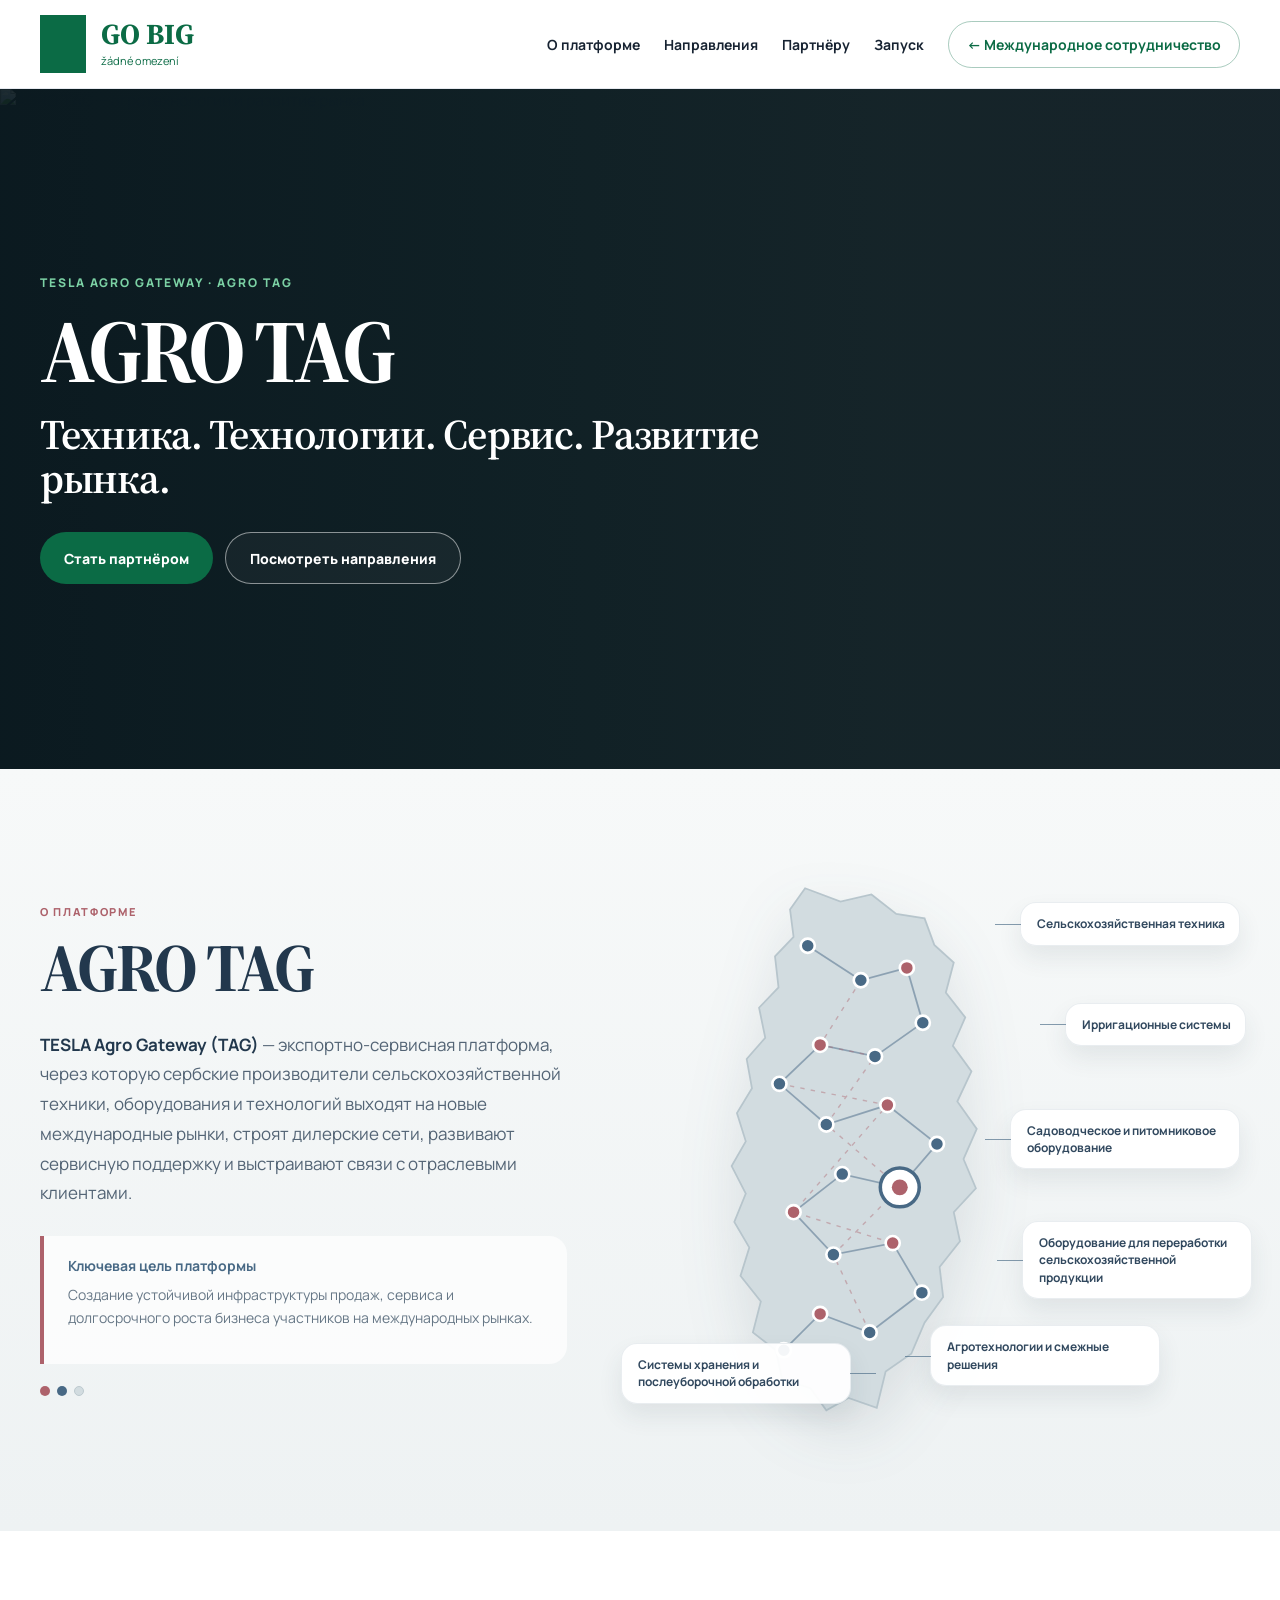
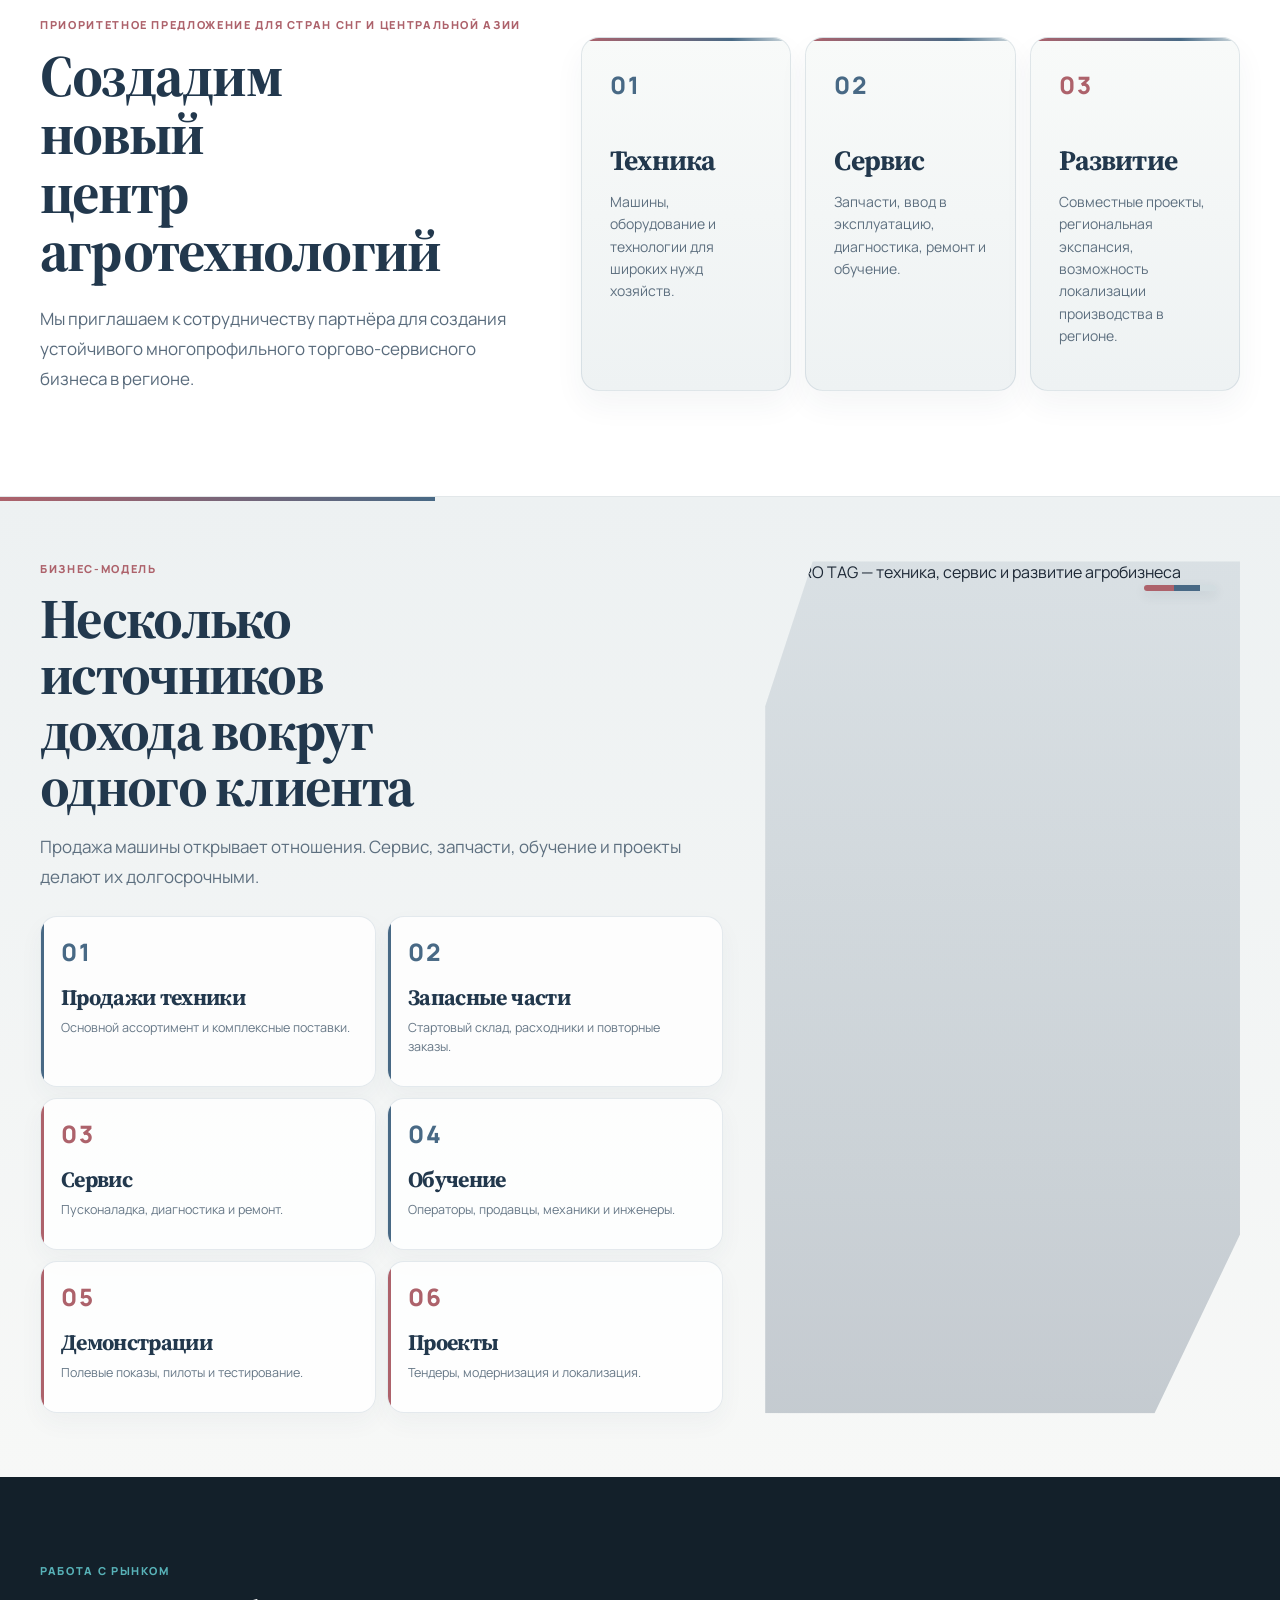
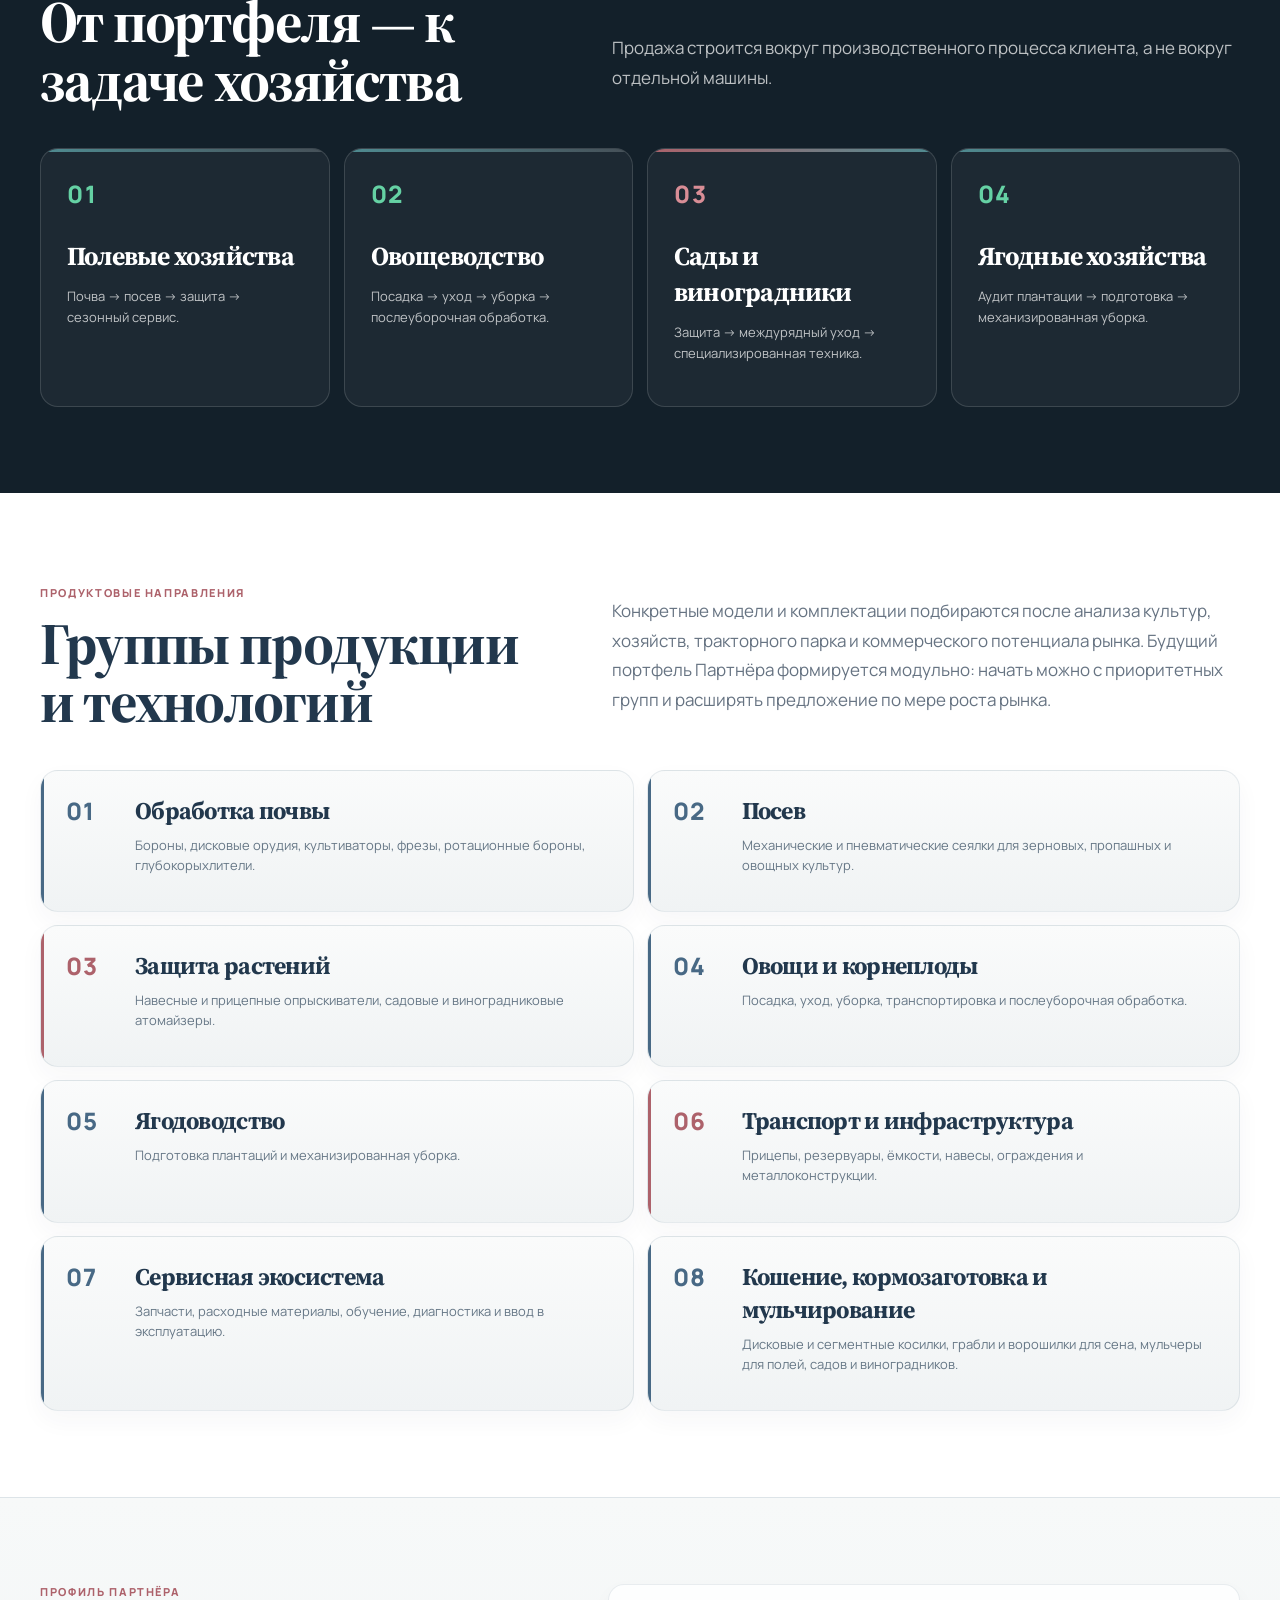
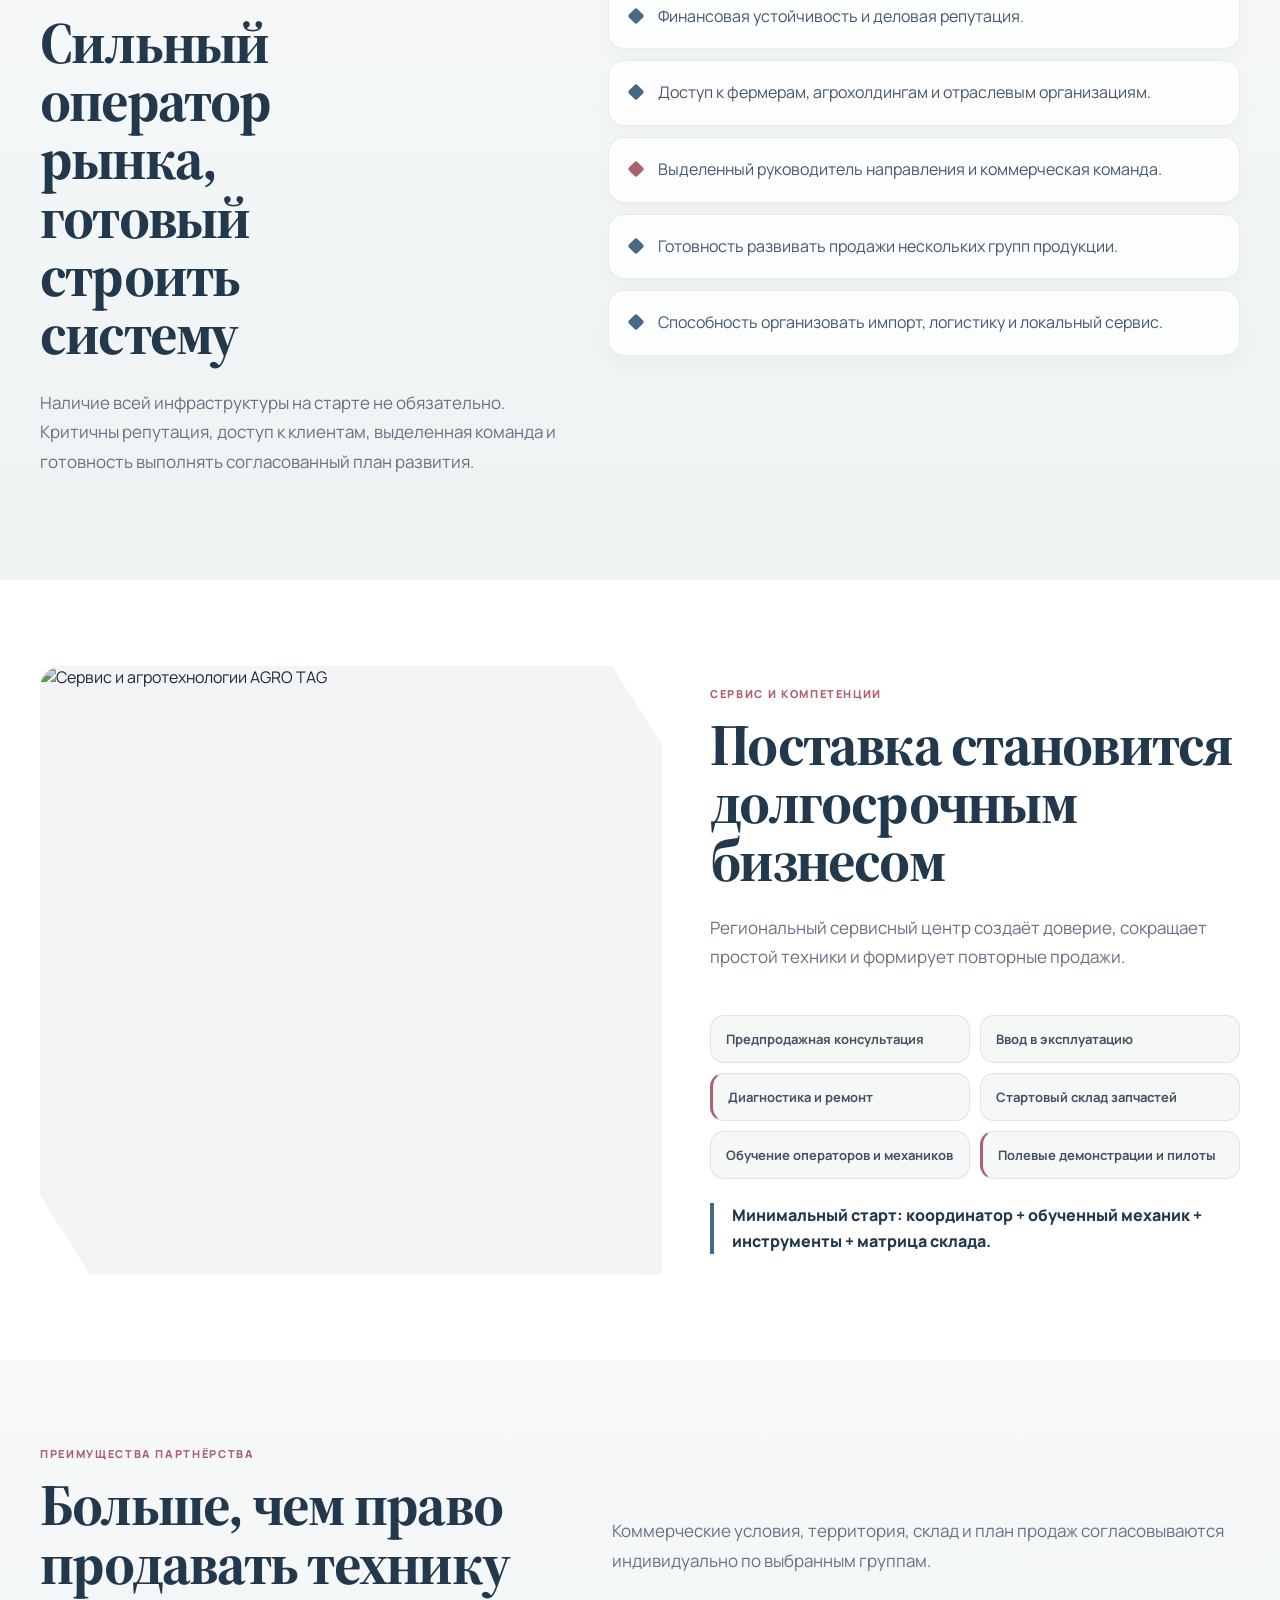
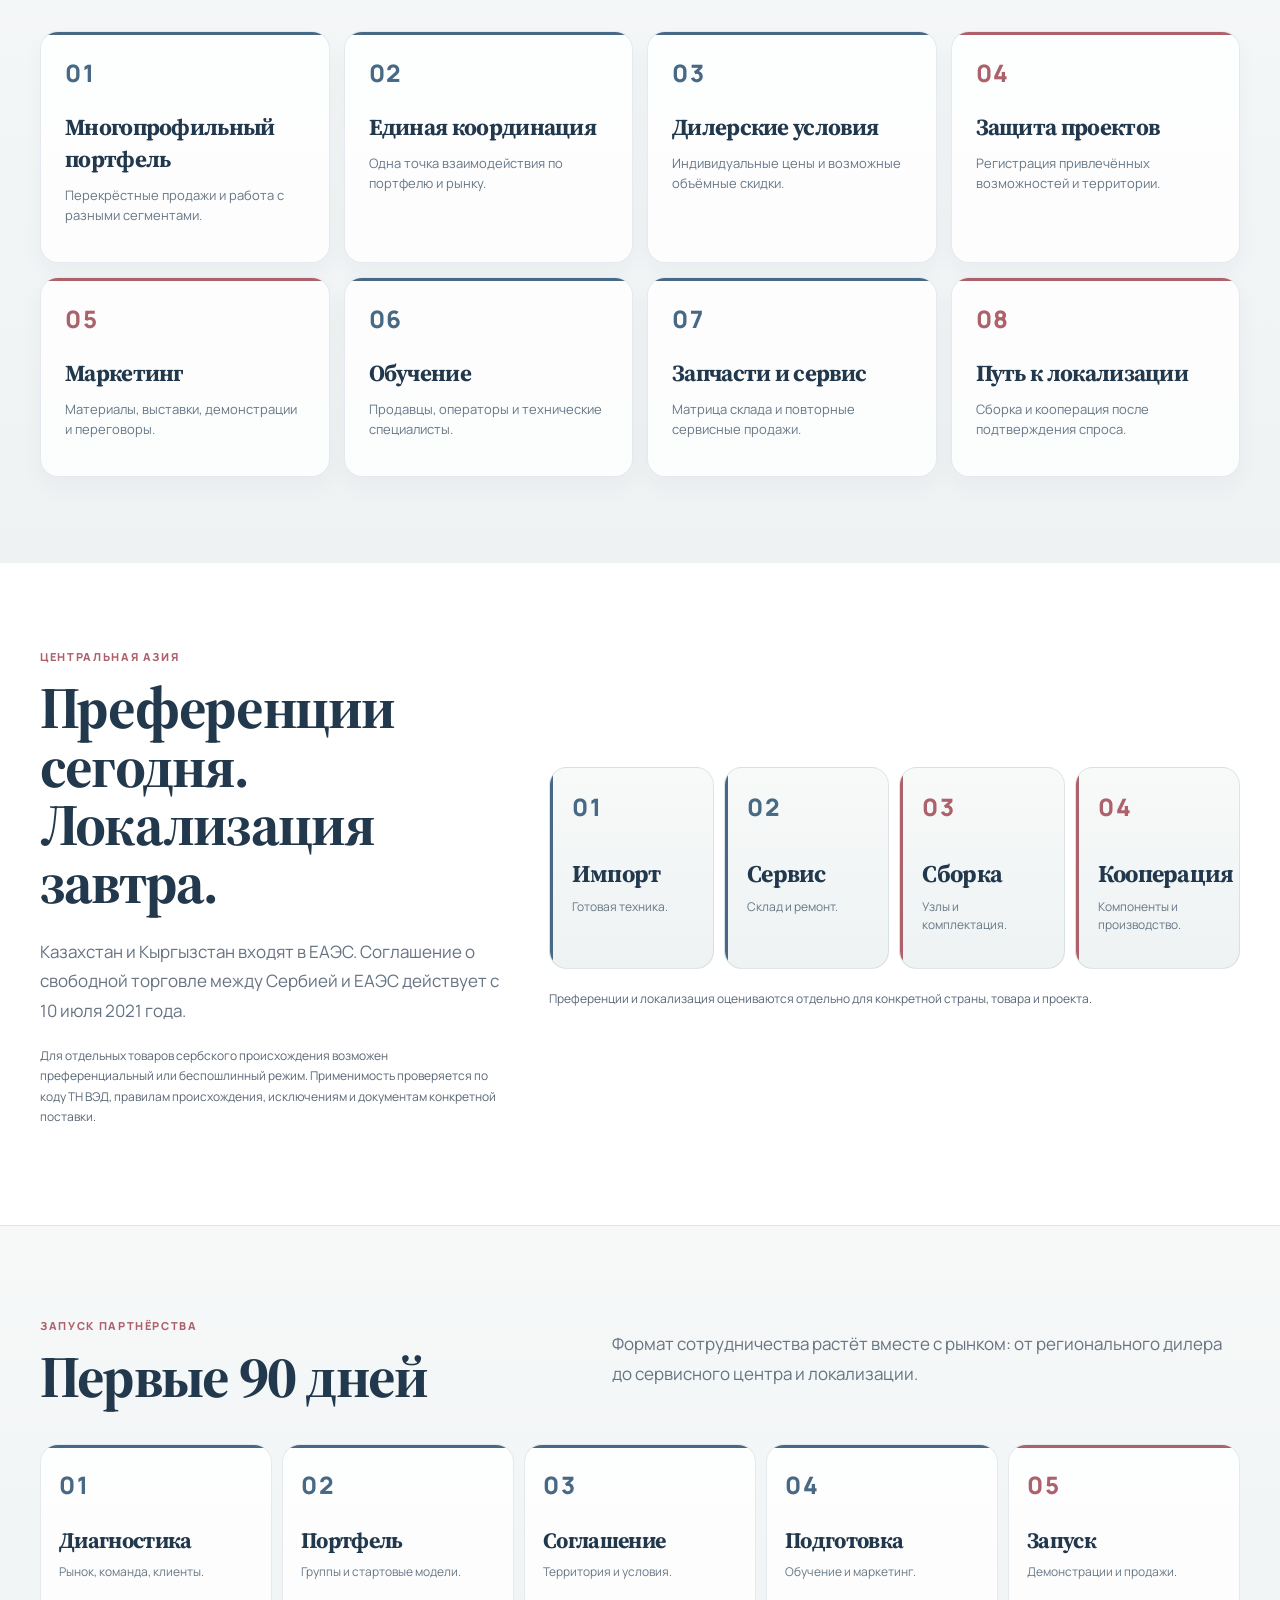
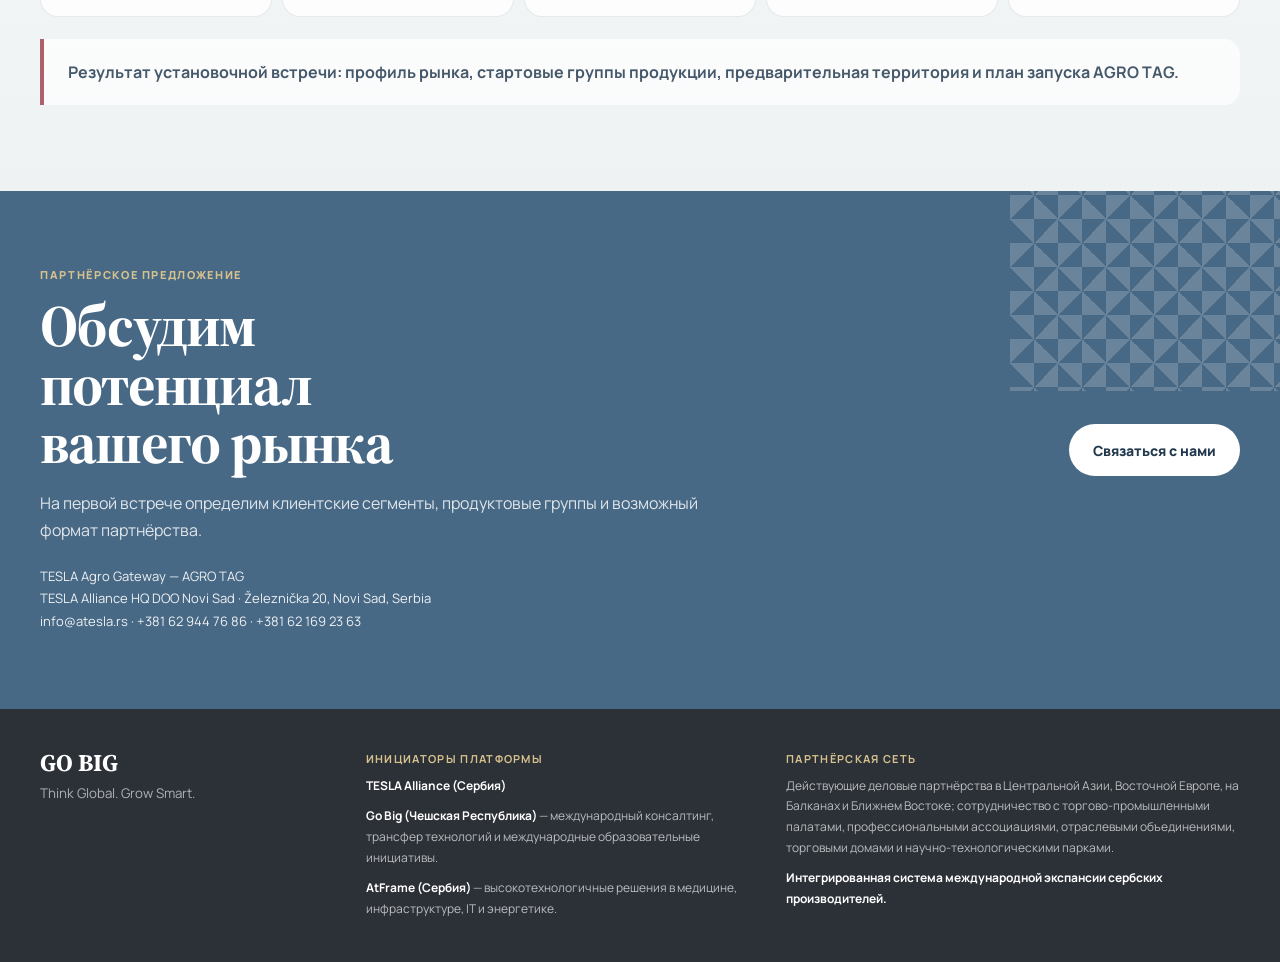
==== agro-tag.html @ a8f25d9e "Harmonize AGRO TAG content imagery" ====
<!doctype html>
<html lang="ru">
<head>
<meta charset="utf-8"/>
<meta name="viewport" content="width=device-width,initial-scale=1"/>
<title>AGRO TAG — партнёрство и агротехнологии | GO BIG</title>
<meta name="description" content="AGRO TAG — международная экспортно-сервисная платформа для развития техники, технологий, сервиса и дилерской инфраструктуры на рынках Центральной Азии."/>
<style>
@import url('https://fonts.googleapis.com/css2?family=Manrope:wght@400;500;600;700;800&family=Source+Serif+4:opsz,wght@8..60,600;8..60,700&display=swap');
:root{--green:#0B6B45;--green2:#4f8b91;--navy:#0B2C63;--ink:#172332;--muted:#667382;--soft:#f3f5f4;--warm:#f6f5f1;--line:#dce3e5;--white:#fff;--shadow:0 20px 52px rgba(17,29,47,.09);--serif:"Source Serif 4",Georgia,serif;--sans:"Manrope",Arial,sans-serif;--blue:#486985;--rose:#AD626B;--mist:#D2DCE0;--deep:#22384d}
*{box-sizing:border-box}html{scroll-behavior:smooth}body{margin:0;font-family:var(--sans);color:var(--ink);background:#fff;overflow-x:hidden}a{text-decoration:none;color:inherit}.wrap{width:min(1200px,calc(100% - 48px));margin:auto}img{display:block;max-width:100%}
header{position:sticky;top:0;z-index:50;background:rgba(255,255,255,.96);border-bottom:1px solid rgba(11,44,99,.1);backdrop-filter:blur(10px)}.head{min-height:88px;display:flex;align-items:center;justify-content:space-between;gap:24px}.brand{display:flex;align-items:center;gap:15px}.mark{width:46px;height:58px;background:var(--green)}.brand strong{display:block;color:var(--green);font:700 29px/1 var(--serif)}.brand small{display:block;margin-top:4px;color:var(--green);font-size:11px}.nav{display:flex;align-items:center;gap:24px;font-size:14px;font-weight:700}.nav a:hover{color:var(--green)}.back{padding:13px 18px;border:1px solid rgba(11,107,69,.35);border-radius:999px;color:var(--green)}
.hero{position:relative;min-height:680px;display:flex;align-items:center;overflow:hidden;background:#17232b}.hero img{position:absolute;inset:0;width:100%;height:100%;object-fit:cover;object-position:center 52%;filter:saturate(.92) contrast(1.04)}.hero:after{content:"";position:absolute;inset:0;background:linear-gradient(90deg,rgba(10,25,31,.92) 0%,rgba(13,31,35,.75) 38%,rgba(18,38,37,.37) 69%,rgba(20,38,36,.18) 100%)}.hero .wrap{position:relative;z-index:2}.hero-copy{max-width:760px;padding:86px 0;color:#fff}.eyebrow{margin-bottom:20px;color:#7bd1a4;font-size:12px;font-weight:800;letter-spacing:.16em;text-transform:uppercase}.hero h1{margin:0;font:700 clamp(58px,7vw,94px)/.9 var(--serif);letter-spacing:-.045em}.hero h2{margin:22px 0 0;max-width:720px;color:#fff;font:600 clamp(30px,3.3vw,47px)/1.04 var(--serif);letter-spacing:-.03em}.buttons{display:flex;gap:12px;flex-wrap:wrap;margin-top:31px}.btn{min-height:52px;padding:0 24px;display:inline-flex;align-items:center;justify-content:center;border-radius:999px;font-size:14px;font-weight:800}.primary{background:var(--green);color:#fff}.secondary{border:1px solid rgba(255,255,255,.5);color:#fff;background:rgba(255,255,255,.04)}
section{padding:86px 0}.kicker{margin-bottom:15px;color:var(--green2);font-size:11px;font-weight:800;letter-spacing:.15em;text-transform:uppercase}h2,h3{font-family:var(--serif);margin:0;letter-spacing:-.03em}h2{color:var(--navy);font-size:clamp(38px,4.6vw,62px);line-height:.99}.lead{color:var(--muted);font-size:17px;line-height:1.75}.section-head{display:grid;grid-template-columns:.9fr 1.1fr;gap:58px;align-items:end;margin-bottom:38px}.section-head .lead{max-width:620px}
.roles{background:linear-gradient(180deg,#f7f9f9 0%,#eef2f3 100%);overflow:hidden}.roles-shell{display:grid;grid-template-columns:.92fr 1.08fr;gap:54px;align-items:center}.roles-intro{max-width:560px}.roles-intro .kicker{color:var(--rose)}.roles-intro h2{font-size:clamp(48px,5.3vw,74px);color:var(--deep)}.roles-copy{display:grid;gap:18px;margin-top:28px}.roles-copy p{margin:0;color:#536475;font-size:17px;line-height:1.75}.roles-copy strong{color:var(--deep)}.platform-goal{margin-top:28px;padding:20px 22px 20px 24px;border-left:4px solid var(--rose);background:rgba(255,255,255,.72);border-radius:0 18px 18px 0}.platform-goal b{display:block;color:var(--blue);font-size:14px;line-height:1.45}.platform-goal p{margin-top:7px;font-size:14px;line-height:1.65;color:#667786}.serbia-map{position:relative;min-height:590px}.serbia-map svg{position:absolute;left:4%;top:2%;width:64%;height:96%;filter:drop-shadow(0 24px 30px rgba(41,62,82,.12))}.serbia-map .country{fill:var(--mist);stroke:#b7c5cc;stroke-width:2}.serbia-map .mesh{fill:none;stroke:var(--blue);stroke-width:2;opacity:.5}.serbia-map .mesh-soft{fill:none;stroke:var(--rose);stroke-width:1.6;opacity:.42;stroke-dasharray:5 7}.serbia-map .node{fill:var(--blue);stroke:#fff;stroke-width:3}.serbia-map .node-accent{fill:var(--rose);stroke:#fff;stroke-width:3}.serbia-map .core{fill:#fff;stroke:var(--blue);stroke-width:4}.serbia-map .core-inner{fill:var(--rose)}.map-label{position:absolute;z-index:2;max-width:230px;padding:12px 14px 12px 16px;background:rgba(255,255,255,.94);border:1px solid rgba(72,105,133,.12);border-radius:16px;box-shadow:0 12px 24px rgba(41,62,82,.09);color:#31485e;font-size:12px;font-weight:700;line-height:1.45}.map-label:before{content:"";position:absolute;top:50%;width:26px;height:1px;background:var(--blue);opacity:.65}.map-label.left:before{right:-26px}.map-label.right:before{left:-26px}.label-1{top:8%;right:0}.label-2{top:25%;right:-1%}.label-3{top:43%;right:0}.label-4{top:62%;right:-2%}.label-5{bottom:10%;right:13%}.label-6{bottom:7%;left:0}.palette-dots{display:flex;gap:7px;margin-top:22px}.palette-dots span{width:10px;height:10px;border-radius:50%}.palette-dots span:nth-child(1){background:var(--rose)}.palette-dots span:nth-child(2){background:var(--blue)}.palette-dots span:nth-child(3){background:var(--mist);border:1px solid #bdc9cf}
.presence{background:#fff}.presence-grid{display:grid;grid-template-columns:.85fr 1.15fr;gap:54px;align-items:center}.presence-copy .kicker{color:var(--rose)}.presence-copy h2{max-width:10ch;color:var(--deep)}.presence-copy .lead{margin-top:24px;color:#596b7c}.flow{display:grid;grid-template-columns:repeat(3,1fr);gap:14px}.flow-card{position:relative;min-height:220px;padding:30px 28px 28px;border-radius:18px;background:linear-gradient(180deg,#f8faf9 0%,#eef2f3 100%);border:1px solid rgba(72,105,133,.14);box-shadow:0 14px 30px rgba(41,62,82,.05);overflow:hidden}.flow-card:before{content:"";position:absolute;left:0;right:0;top:0;height:3px;background:linear-gradient(90deg,var(--rose) 0%,var(--blue) 72%,var(--mist) 100%)}.flow-card b{display:block;color:var(--blue);font-size:24px;font-weight:800;letter-spacing:.08em}.flow-card:nth-child(3) b{color:var(--rose)}.flow-card h3{margin-top:40px;color:var(--deep);font-size:28px}.flow-card p{margin-top:12px;color:#5d6f7f;font-size:14px;line-height:1.6}
.revenue{position:relative;padding:64px 0;background:linear-gradient(180deg,#edf1f2 0%,#f7f8f7 100%);border-top:1px solid rgba(72,105,133,.12);overflow:hidden}.revenue:before{content:"";position:absolute;left:0;top:0;width:34%;height:4px;background:linear-gradient(90deg,var(--rose),var(--blue))}.revenue-shell{display:grid;grid-template-columns:1.18fr .82fr;gap:42px;align-items:stretch}.revenue-copy{padding:0}.revenue-copy .kicker{color:var(--rose)}.revenue-copy h2{max-width:13ch;color:var(--deep);font-size:clamp(42px,4.4vw,58px)}.revenue-copy>.lead{max-width:720px;margin-top:18px;color:#5d6f7f}.revenue-grid{display:grid;grid-template-columns:repeat(2,minmax(0,1fr));gap:11px;margin-top:24px}.mini{position:relative;min-height:136px;padding:18px 20px 17px;border:1px solid rgba(72,105,133,.14);border-radius:17px;background:rgba(255,255,255,.82);box-shadow:0 10px 24px rgba(41,62,82,.045);overflow:hidden}.mini:before{content:"";position:absolute;left:0;top:0;bottom:0;width:3px;background:var(--blue)}.mini:nth-child(3n):before,.mini:nth-child(5):before{background:var(--rose)}.mini b{color:var(--blue);font-size:24px;font-weight:800;letter-spacing:.08em}.mini:nth-child(3n) b,.mini:nth-child(5) b{color:var(--rose)}.mini h3{margin-top:14px;color:var(--deep);font-size:22px}.mini p{margin-top:7px;color:#667786;font-size:12.5px;line-height:1.5}.revenue-visual{position:relative;min-height:550px;overflow:hidden;clip-path:polygon(10% 0,100% 0,100% 79%,82% 100%,0 100%,0 17%);box-shadow:0 24px 46px rgba(41,62,82,.13)}.revenue-visual img{width:100%;height:100%;object-fit:cover;object-position:52% center;filter:saturate(.82) contrast(.96) brightness(.95)}.revenue-visual:after{content:"";position:absolute;inset:0;background:linear-gradient(180deg,rgba(34,56,77,.06),rgba(34,56,77,.20)),rgba(72,105,133,.05);pointer-events:none}.revenue-visual:before{content:"";position:absolute;z-index:2;right:24px;top:24px;width:72px;height:6px;border-radius:999px;background:linear-gradient(90deg,var(--rose) 0 42%,var(--blue) 42% 78%,var(--mist) 78%);box-shadow:0 4px 12px rgba(32,54,73,.12)}
.market{position:relative;background:#13202a;color:#fff;overflow:hidden}.market:before,.market:after{display:none}.market .wrap{position:relative;z-index:2}.market .kicker{color:#58b2b8}.market h2{color:#fff}.market .lead{color:rgba(255,255,255,.72)}.market-grid{display:grid;grid-template-columns:repeat(4,1fr);gap:14px}.market-card{position:relative;padding:28px 26px;border:1px solid rgba(255,255,255,.14);border-radius:18px;background:rgba(255,255,255,.045);box-shadow:none;overflow:hidden}.market-card:before{content:"";position:absolute;left:0;right:0;top:0;height:3px;background:linear-gradient(90deg,#4f8b91,rgba(255,255,255,.18))}.market-card:nth-child(3):before{background:linear-gradient(90deg,#AD626B,#4f8b91)}.market-card b{color:#65d1a4;font-size:24px;font-weight:800;letter-spacing:.08em}.market-card:nth-child(3) b{color:#d88d96}.market-card h3{margin-top:28px;color:#fff;font-size:26px}.market-card p{margin-top:12px;color:rgba(255,255,255,.72);font-size:13px;line-height:1.65}
.products{position:relative;background:#fff;overflow:hidden}.products:before{display:none}.products .wrap{position:relative;z-index:2}.products .kicker{color:var(--rose)}.products h2{color:var(--deep)}.products-grid{display:grid;grid-template-columns:repeat(2,1fr);gap:13px}.product{position:relative;padding:23px 25px;display:grid;grid-template-columns:52px 1fr;gap:17px;border-radius:18px;background:linear-gradient(180deg,#fafbfb 0%,#f0f3f4 100%);border:1px solid rgba(72,105,133,.12);box-shadow:0 10px 24px rgba(41,62,82,.04);overflow:hidden}.product:before{content:"";position:absolute;left:0;top:0;bottom:0;width:3px;background:var(--blue)}.product:nth-child(3n):before{background:var(--rose)}.product span{color:var(--blue);font-size:24px;font-weight:800;letter-spacing:.06em}.product:nth-child(3n) span{color:var(--rose)}.product h3{color:var(--deep);font-size:24px}.product p{margin-top:8px;color:#667786;font-size:13px;line-height:1.55}
.partner{background:linear-gradient(180deg,#f7f9f9 0%,#eef2f3 100%);border-top:1px solid rgba(72,105,133,.10)}.partner-shell{display:grid;grid-template-columns:.9fr 1.1fr;gap:50px;align-items:start}.partner .kicker{color:var(--rose)}.partner h2{max-width:10ch;color:var(--deep)}.criteria{display:grid;gap:11px}.criterion{padding:19px 21px;border:1px solid rgba(72,105,133,.12);border-radius:16px;background:rgba(255,255,255,.78);display:flex;gap:16px;align-items:flex-start;box-shadow:0 8px 20px rgba(41,62,82,.035)}.criterion:before{content:"";width:12px;height:12px;margin-top:6px;background:var(--blue);transform:rotate(45deg);border-radius:2px;flex:0 0 auto}.criterion:nth-child(3):before{background:var(--rose)}.criterion span{color:#46596b;line-height:1.6}
.service{background:#fff}.service-shell{display:grid;grid-template-columns:1.08fr .92fr;gap:48px;align-items:stretch}.service-image{position:relative;min-height:520px;border-radius:22px;overflow:hidden;box-shadow:0 20px 42px rgba(41,62,82,.12);clip-path:polygon(0 0,92% 0,100% 13%,100% 100%,8% 100%,0 87%)}.service-image img{width:100%;height:100%;object-fit:cover;filter:saturate(.82) contrast(.96) brightness(.95)}.service-image:after{content:"";position:absolute;inset:0;background:rgba(72,105,133,.07);pointer-events:none}.service-copy{padding:20px 0;display:flex;flex-direction:column;justify-content:center}.service-copy .kicker{color:var(--rose)}.service-copy h2{color:var(--deep)}.service-copy .lead{margin-top:22px}.service-list{display:grid;grid-template-columns:repeat(2,1fr);gap:10px;margin-top:26px}.service-list span{padding:14px 15px;border:1px solid rgba(72,105,133,.14);border-radius:14px;background:#f6f8f8;font-size:13px;font-weight:700;color:#445162}.service-list span:nth-child(3),.service-list span:nth-child(6){border-left:3px solid var(--rose)}.minimum{margin-top:24px;padding-left:18px;border-left:4px solid var(--blue);color:var(--deep);font-weight:800;line-height:1.6}
.benefits{position:relative;background:linear-gradient(180deg,#f7f9f9 0%,#eef2f3 100%);overflow:hidden}.benefits .kicker{color:var(--rose)}.benefits h2{color:var(--deep)}.benefit-grid{display:grid;grid-template-columns:repeat(4,1fr);gap:14px}.benefit{position:relative;min-height:190px;padding:24px;border-radius:18px;border:1px solid rgba(72,105,133,.13);background:rgba(255,255,255,.82);box-shadow:0 10px 22px rgba(41,62,82,.04);overflow:hidden}.benefit:before{content:"";position:absolute;left:0;right:0;top:0;height:3px;background:var(--blue)}.benefit:nth-child(4n),.benefit:nth-child(5){--accent:var(--rose)}.benefit:nth-child(4n):before,.benefit:nth-child(5):before{background:var(--rose)}.benefit b{color:var(--blue);font-size:24px;font-weight:800;letter-spacing:.08em}.benefit:nth-child(4n) b,.benefit:nth-child(5) b{color:var(--rose)}.benefit h3{margin-top:22px;color:var(--deep);font-size:23px}.benefit p{margin-top:10px;color:#667786;font-size:13px;line-height:1.55}
.asia{background:#fff}.asia-shell{display:grid;grid-template-columns:.8fr 1.2fr;gap:48px;align-items:center}.asia .kicker{color:var(--rose)}.asia h2{color:var(--deep)}.ladder{display:grid;grid-template-columns:repeat(4,1fr);gap:10px}.rung{position:relative;min-height:180px;padding:22px;border-radius:18px;background:linear-gradient(180deg,#f8faf9,#eef2f3);color:var(--ink);border:1px solid rgba(72,105,133,.14);overflow:hidden}.rung:before{content:"";position:absolute;left:0;top:0;bottom:0;width:3px;background:var(--blue)}.rung:nth-child(3):before,.rung:nth-child(4):before{background:var(--rose)}.rung b{font-size:24px;font-weight:800;letter-spacing:.08em;color:var(--blue)}.rung:nth-child(3) b,.rung:nth-child(4) b{color:var(--rose)}.rung h3{margin-top:34px;color:var(--deep);font-size:24px}.rung p{margin-top:8px;color:#667786;font-size:12px;line-height:1.5}.legal-note{margin-top:20px;color:#596675;font-size:12px;line-height:1.7}
.launch{position:relative;background:linear-gradient(180deg,#f7f9f9 0%,#eef2f3 100%);border-top:1px solid rgba(72,105,133,.10);overflow:hidden}.launch .kicker{color:var(--rose)}.launch h2{color:var(--deep)}.launch-grid{display:grid;grid-template-columns:repeat(5,1fr);gap:10px}.launch-card{position:relative;padding:23px 18px;border-radius:18px;background:rgba(255,255,255,.82);border:1px solid rgba(72,105,133,.13);min-height:155px;overflow:hidden}.launch-card:before{content:"";position:absolute;left:0;right:0;top:0;height:3px;background:var(--blue)}.launch-card:last-child:before{background:var(--rose)}.launch-card b,.launch-card:last-child b{color:var(--blue);font-size:24px;font-weight:800;letter-spacing:.08em}.launch-card:last-child b{color:var(--rose)}.launch-card h3{margin-top:24px;color:var(--deep);font-size:22px}.launch-card p,.launch-card:last-child p{margin-top:8px;color:#667786;font-size:12px;line-height:1.5}.note{margin-top:22px;padding:20px 24px;border-left:4px solid var(--rose);border-radius:0 16px 16px 0;background:rgba(255,255,255,.72);color:#46596b;line-height:1.65;font-weight:700}
.cta{position:relative;padding:76px 0;background:var(--blue);color:#fff;overflow:hidden}.cta:after{content:"";position:absolute;right:-30px;top:-20px;width:300px;height:220px;opacity:.18;background:repeating-conic-gradient(from 45deg at 50% 50%,#fff 0 12.5%,transparent 0 25%) 0 0/48px 48px}.cta-box{position:relative;z-index:2;display:grid;grid-template-columns:1fr auto;gap:42px;align-items:center}.cta h2{color:#fff;max-width:12ch}.cta p{margin-top:18px;max-width:700px;color:rgba(255,255,255,.83);font-size:16px;line-height:1.7}.cta .primary{background:#fff;color:var(--deep)}.contact{margin-top:20px;color:rgba(255,255,255,.9);font-size:13px;line-height:1.75}
footer{padding:42px 0;background:#2c3138;color:#fff}.foot{display:grid;grid-template-columns:.75fr 1fr 1.2fr;gap:42px;align-items:start}.foot-brand strong{font:700 24px/1 var(--serif)}.foot-brand small{display:block;margin-top:8px;color:rgba(255,255,255,.62)}.foot-col b{display:block;margin-bottom:10px;color:#d7c28e;font-size:11px;letter-spacing:.12em;text-transform:uppercase}.foot-col p{margin:0;color:rgba(255,255,255,.68);font-size:12px;line-height:1.72}.foot-col p+p{margin-top:10px}.foot-col strong{color:#fff}
@media(max-width:980px){.section-head,.presence-grid,.partner-shell,.service-shell,.asia-shell,.roles-shell,.revenue-shell{grid-template-columns:1fr}.serbia-map{min-height:560px}.serbia-map svg{left:10%;width:58%}.revenue-visual{min-height:470px;clip-path:polygon(6% 0,100% 0,100% 82%,86% 100%,0 100%,0 12%)}.benefit-grid{grid-template-columns:repeat(2,1fr)}.market-grid{grid-template-columns:repeat(2,1fr)}.launch-grid{grid-template-columns:repeat(3,1fr)}.cta-box{grid-template-columns:1fr}.foot{grid-template-columns:1fr 1fr}.nav{gap:12px}.hero{min-height:620px}}
@media(max-width:700px){.wrap{width:calc(100% - 28px)}header{position:relative}.head{padding:14px 0;align-items:flex-start}.nav{display:none}.hero{min-height:650px}.hero-copy{padding:65px 0}.hero h1{font-size:58px}.hero h2{font-size:34px}section{padding:64px 0}.section-head{gap:20px}.flow,.revenue-grid,.market-grid,.products-grid,.benefit-grid,.ladder,.launch-grid,.service-list,.foot{grid-template-columns:1fr}.revenue{padding:54px 0}.revenue-copy h2{font-size:40px}.revenue-visual{min-height:350px;margin-top:8px}.service-image{min-height:360px}.cta{padding:62px 0}.roles-intro h2{font-size:48px}.serbia-map{min-height:760px;margin-top:12px}.serbia-map svg{position:relative;left:10%;top:0;width:80%;height:auto}.map-label{position:relative;inset:auto!important;max-width:none;margin:8px 0;padding:12px 14px}.map-label:before{display:none}.palette-dots{margin-bottom:18px}}
</style>
</head>
<body>
<header><div class="wrap head"><a class="brand" href="index.html"><span class="mark"></span><span><strong>GO BIG</strong><small>žádné omezení</small></span></a><nav class="nav"><a href="#model">О платформе</a><a href="#products">Направления</a><a href="#partner">Партнёру</a><a href="#launch">Запуск</a><a class="back" href="international.html">← Международное сотрудничество</a></nav></div></header>
<main>
<section class="hero"><img src="assets/project-plum-sum.png" alt="AGRO TAG — агротехнологии и развитие рынка"/><div class="wrap"><div class="hero-copy"><div class="eyebrow">TESLA Agro Gateway · AGRO TAG</div><h1>AGRO TAG</h1><h2>Техника. Технологии. Сервис. Развитие рынка.</h2><div class="buttons"><a class="btn primary" href="#contact">Стать партнёром</a><a class="btn secondary" href="#products">Посмотреть направления</a></div></div></div></section>
<section class="roles" id="model"><div class="wrap roles-shell"><div class="roles-intro"><div class="kicker">О платформе</div><h2>AGRO TAG</h2><div class="roles-copy"><p><strong>TESLA Agro Gateway (TAG)</strong> — экспортно-сервисная платформа, через которую сербские производители сельскохозяйственной техники, оборудования и технологий выходят на новые международные рынки, строят дилерские сети, развивают сервисную поддержку и выстраивают связи с отраслевыми клиентами.</p></div><div class="platform-goal"><b>Ключевая цель платформы</b><p>Создание устойчивой инфраструктуры продаж, сервиса и долгосрочного роста бизнеса участников на международных рынках.</p></div><div class="palette-dots"><span></span><span></span><span></span></div></div><div class="serbia-map" aria-label="Участники платформы AGRO TAG в Сербии"><svg viewBox="0 0 430 640" role="img" aria-label="Стилизованная карта Сербии"><path class="country" d="M171 24L211 39L246 31L274 53L306 58L317 88L339 108L330 142L352 170L338 202L359 231L343 265L365 296L350 330L364 363L339 390L346 423L323 452L327 486L306 515L291 550L262 570L252 611L220 600L195 614L177 589L145 579L138 546L112 526L121 491L98 462L108 430L91 401L104 369L88 338L104 310L94 278L111 250L105 217L126 193L119 159L141 136L137 101L158 79L154 48Z"/><path class="mesh" d="M174 89L234 128L286 114L304 176L250 214L188 201L142 245L195 291L264 269L320 313L278 362L213 347L158 390L203 438L270 425L303 481L244 526L188 505L147 546"/><path class="mesh-soft" d="M234 128L188 201L250 214L195 291L278 362L203 438L244 526M142 245L264 269L158 390L270 425"/><circle class="node" cx="174" cy="89" r="8"/><circle class="node" cx="234" cy="128" r="8"/><circle class="node-accent" cx="286" cy="114" r="8"/><circle class="node" cx="304" cy="176" r="8"/><circle class="node" cx="250" cy="214" r="8"/><circle class="node-accent" cx="188" cy="201" r="8"/><circle class="node" cx="142" cy="245" r="8"/><circle class="node" cx="195" cy="291" r="8"/><circle class="node-accent" cx="264" cy="269" r="8"/><circle class="node" cx="320" cy="313" r="8"/><circle class="core" cx="278" cy="362" r="22"/><circle class="core-inner" cx="278" cy="362" r="9"/><circle class="node" cx="213" cy="347" r="8"/><circle class="node-accent" cx="158" cy="390" r="8"/><circle class="node" cx="203" cy="438" r="8"/><circle class="node-accent" cx="270" cy="425" r="8"/><circle class="node" cx="303" cy="481" r="8"/><circle class="node" cx="244" cy="526" r="8"/><circle class="node-accent" cx="188" cy="505" r="8"/><circle class="node" cx="147" cy="546" r="8"/></svg><div class="map-label right label-1">Сельскохозяйственная техника</div><div class="map-label right label-2">Ирригационные системы</div><div class="map-label right label-3">Садоводческое и питомниковое оборудование</div><div class="map-label right label-4">Оборудование для переработки сельскохозяйственной продукции</div><div class="map-label right label-5">Агротехнологии и смежные решения</div><div class="map-label left label-6">Системы хранения и послеуборочной обработки</div></div></div></section>
<section class="presence"><div class="wrap presence-grid"><div class="presence-copy"><div class="kicker">Приоритетное предложение для стран СНГ и Центральной Азии</div><h2>Создадим новый центр агротехнологий</h2><p class="lead">Мы приглашаем к сотрудничеству партнёра для создания устойчивого многопрофильного торгово-сервисного бизнеса в регионе.</p></div><div class="flow"><article class="flow-card"><b>01</b><h3>Техника</h3><p>Машины, оборудование и технологии для широких нужд хозяйств.</p></article><article class="flow-card"><b>02</b><h3>Сервис</h3><p>Запчасти, ввод в эксплуатацию, диагностика, ремонт и обучение.</p></article><article class="flow-card"><b>03</b><h3>Развитие</h3><p>Совместные проекты, региональная экспансия, возможность локализации производства в регионе.</p></article></div></div></section>
<section class="revenue"><div class="wrap revenue-shell"><div class="revenue-copy"><div class="kicker">Бизнес-модель</div><h2>Несколько источников дохода вокруг одного клиента</h2><p class="lead">Продажа машины открывает отношения. Сервис, запчасти, обучение и проекты делают их долгосрочными.</p><div class="revenue-grid"><article class="mini"><b>01</b><h3>Продажи техники</h3><p>Основной ассортимент и комплексные поставки.</p></article><article class="mini"><b>02</b><h3>Запасные части</h3><p>Стартовый склад, расходники и повторные заказы.</p></article><article class="mini"><b>03</b><h3>Сервис</h3><p>Пусконаладка, диагностика и ремонт.</p></article><article class="mini"><b>04</b><h3>Обучение</h3><p>Операторы, продавцы, механики и инженеры.</p></article><article class="mini"><b>05</b><h3>Демонстрации</h3><p>Полевые показы, пилоты и тестирование.</p></article><article class="mini"><b>06</b><h3>Проекты</h3><p>Тендеры, модернизация и локализация.</p></article></div></div><div class="revenue-visual"><img src="assets/project-agriculture.png" alt="AGRO TAG — техника, сервис и развитие агробизнеса"/></div></div></section>
<section class="market"><div class="wrap"><div class="section-head"><div><div class="kicker">Работа с рынком</div><h2>От портфеля — к задаче хозяйства</h2></div><p class="lead">Продажа строится вокруг производственного процесса клиента, а не вокруг отдельной машины.</p></div><div class="market-grid"><article class="market-card"><b>01</b><h3>Полевые хозяйства</h3><p>Почва → посев → защита → сезонный сервис.</p></article><article class="market-card"><b>02</b><h3>Овощеводство</h3><p>Посадка → уход → уборка → послеуборочная обработка.</p></article><article class="market-card"><b>03</b><h3>Сады и виноградники</h3><p>Защита → междурядный уход → специализированная техника.</p></article><article class="market-card"><b>04</b><h3>Ягодные хозяйства</h3><p>Аудит плантации → подготовка → механизированная уборка.</p></article></div></div></section>
<section class="products" id="products"><div class="wrap"><div class="section-head"><div><div class="kicker">Продуктовые направления</div><h2>Группы продукции и технологий</h2></div><p class="lead">Конкретные модели и комплектации подбираются после анализа культур, хозяйств, тракторного парка и коммерческого потенциала рынка. Будущий портфель Партнёра формируется модульно: начать можно с приоритетных групп и расширять предложение по мере роста рынка.</p></div><div class="products-grid"><article class="product"><span>01</span><div><h3>Обработка почвы</h3><p>Бороны, дисковые орудия, культиваторы, фрезы, ротационные бороны, глубокорыхлители.</p></div></article><article class="product"><span>02</span><div><h3>Посев</h3><p>Механические и пневматические сеялки для зерновых, пропашных и овощных культур.</p></div></article><article class="product"><span>03</span><div><h3>Защита растений</h3><p>Навесные и прицепные опрыскиватели, садовые и виноградниковые атомайзеры.</p></div></article><article class="product"><span>04</span><div><h3>Овощи и корнеплоды</h3><p>Посадка, уход, уборка, транспортировка и послеуборочная обработка.</p></div></article><article class="product"><span>05</span><div><h3>Ягодоводство</h3><p>Подготовка плантаций и механизированная уборка.</p></div></article><article class="product"><span>06</span><div><h3>Транспорт и инфраструктура</h3><p>Прицепы, резервуары, ёмкости, навесы, ограждения и металлоконструкции.</p></div></article><article class="product"><span>07</span><div><h3>Сервисная экосистема</h3><p>Запчасти, расходные материалы, обучение, диагностика и ввод в эксплуатацию.</p></div></article><article class="product"><span>08</span><div><h3>Кошение, кормозаготовка и мульчирование</h3><p>Дисковые и сегментные косилки, грабли и ворошилки для сена, мульчеры для полей, садов и виноградников.</p></div></article></div></div></section>
<section class="partner" id="partner"><div class="wrap partner-shell"><div><div class="kicker">Профиль партнёра</div><h2>Сильный оператор рынка, готовый строить систему</h2><p class="lead" style="margin-top:24px">Наличие всей инфраструктуры на старте не обязательно. Критичны репутация, доступ к клиентам, выделенная команда и готовность выполнять согласованный план развития.</p></div><div class="criteria"><div class="criterion"><span>Финансовая устойчивость и деловая репутация.</span></div><div class="criterion"><span>Доступ к фермерам, агрохолдингам и отраслевым организациям.</span></div><div class="criterion"><span>Выделенный руководитель направления и коммерческая команда.</span></div><div class="criterion"><span>Готовность развивать продажи нескольких групп продукции.</span></div><div class="criterion"><span>Способность организовать импорт, логистику и локальный сервис.</span></div></div></div></section>
<section class="service"><div class="wrap service-shell"><div class="service-image"><img src="assets/project-agriculture.png" alt="Сервис и агротехнологии AGRO TAG"/></div><div class="service-copy"><div class="kicker">Сервис и компетенции</div><h2>Поставка становится долгосрочным бизнесом</h2><p class="lead">Региональный сервисный центр создаёт доверие, сокращает простой техники и формирует повторные продажи.</p><div class="service-list"><span>Предпродажная консультация</span><span>Ввод в эксплуатацию</span><span>Диагностика и ремонт</span><span>Стартовый склад запчастей</span><span>Обучение операторов и механиков</span><span>Полевые демонстрации и пилоты</span></div><div class="minimum">Минимальный старт: координатор + обученный механик + инструменты + матрица склада.</div></div></div></section>
<section class="benefits"><div class="wrap"><div class="section-head"><div><div class="kicker">Преимущества партнёрства</div><h2>Больше, чем право продавать технику</h2></div><p class="lead">Коммерческие условия, территория, склад и план продаж согласовываются индивидуально по выбранным группам.</p></div><div class="benefit-grid"><article class="benefit"><b>01</b><h3>Многопрофильный портфель</h3><p>Перекрёстные продажи и работа с разными сегментами.</p></article><article class="benefit"><b>02</b><h3>Единая координация</h3><p>Одна точка взаимодействия по портфелю и рынку.</p></article><article class="benefit"><b>03</b><h3>Дилерские условия</h3><p>Индивидуальные цены и возможные объёмные скидки.</p></article><article class="benefit"><b>04</b><h3>Защита проектов</h3><p>Регистрация привлечённых возможностей и территории.</p></article><article class="benefit"><b>05</b><h3>Маркетинг</h3><p>Материалы, выставки, демонстрации и переговоры.</p></article><article class="benefit"><b>06</b><h3>Обучение</h3><p>Продавцы, операторы и технические специалисты.</p></article><article class="benefit"><b>07</b><h3>Запчасти и сервис</h3><p>Матрица склада и повторные сервисные продажи.</p></article><article class="benefit"><b>08</b><h3>Путь к локализации</h3><p>Сборка и кооперация после подтверждения спроса.</p></article></div></div></section>
<section class="asia"><div class="wrap asia-shell"><div><div class="kicker">Центральная Азия</div><h2>Преференции сегодня. Локализация завтра.</h2><p class="lead" style="margin-top:24px">Казахстан и Кыргызстан входят в ЕАЭС. Соглашение о свободной торговле между Сербией и ЕАЭС действует с 10 июля 2021 года.</p><p class="legal-note">Для отдельных товаров сербского происхождения возможен преференциальный или беспошлинный режим. Применимость проверяется по коду ТН ВЭД, правилам происхождения, исключениям и документам конкретной поставки.</p></div><div><div class="ladder"><article class="rung"><b>01</b><h3>Импорт</h3><p>Готовая техника.</p></article><article class="rung"><b>02</b><h3>Сервис</h3><p>Склад и ремонт.</p></article><article class="rung"><b>03</b><h3>Сборка</h3><p>Узлы и комплектация.</p></article><article class="rung"><b>04</b><h3>Кооперация</h3><p>Компоненты и производство.</p></article></div><p class="legal-note">Преференции и локализация оцениваются отдельно для конкретной страны, товара и проекта.</p></div></div></section>
<section class="launch" id="launch"><div class="wrap"><div class="section-head"><div><div class="kicker">Запуск партнёрства</div><h2>Первые 90 дней</h2></div><p class="lead">Формат сотрудничества растёт вместе с рынком: от регионального дилера до сервисного центра и локализации.</p></div><div class="launch-grid"><article class="launch-card"><b>01</b><h3>Диагностика</h3><p>Рынок, команда, клиенты.</p></article><article class="launch-card"><b>02</b><h3>Портфель</h3><p>Группы и стартовые модели.</p></article><article class="launch-card"><b>03</b><h3>Соглашение</h3><p>Территория и условия.</p></article><article class="launch-card"><b>04</b><h3>Подготовка</h3><p>Обучение и маркетинг.</p></article><article class="launch-card"><b>05</b><h3>Запуск</h3><p>Демонстрации и продажи.</p></article></div><div class="note">Результат установочной встречи: профиль рынка, стартовые группы продукции, предварительная территория и план запуска AGRO TAG.</div></div></section>
<section class="cta" id="contact"><div class="wrap cta-box"><div><div class="kicker" style="color:#d7c28e">Партнёрское предложение</div><h2>Обсудим потенциал вашего рынка</h2><p>На первой встрече определим клиентские сегменты, продуктовые группы и возможный формат партнёрства.</p><div class="contact">TESLA Agro Gateway — AGRO TAG<br>TESLA Alliance HQ DOO Novi Sad · Železnička 20, Novi Sad, Serbia<br>info@atesla.rs · +381 62 944 76 86 · +381 62 169 23 63</div></div><a class="btn primary" href="mailto:info@atesla.rs?subject=AGRO%20TAG%20partnership">Связаться с нами</a></div></section>
</main>
<footer><div class="wrap foot"><div class="foot-brand"><strong>GO BIG</strong><small>Think Global. Grow Smart.</small></div><div class="foot-col"><b>Инициаторы платформы</b><p><strong>TESLA Alliance (Сербия)</strong></p><p><strong>Go Big (Чешская Республика)</strong> — международный консалтинг, трансфер технологий и международные образовательные инициативы.</p><p><strong>AtFrame (Сербия)</strong> — высокотехнологичные решения в медицине, инфраструктуре, IT и энергетике.</p></div><div class="foot-col"><b>Партнёрская сеть</b><p>Действующие деловые партнёрства в Центральной Азии, Восточной Европе, на Балканах и Ближнем Востоке; сотрудничество с торгово-промышленными палатами, профессиональными ассоциациями, отраслевыми объединениями, торговыми домами и научно-технологическими парками.</p><p><strong>Интегрированная система международной экспансии сербских производителей.</strong></p></div></div></footer>
</body>
</html>
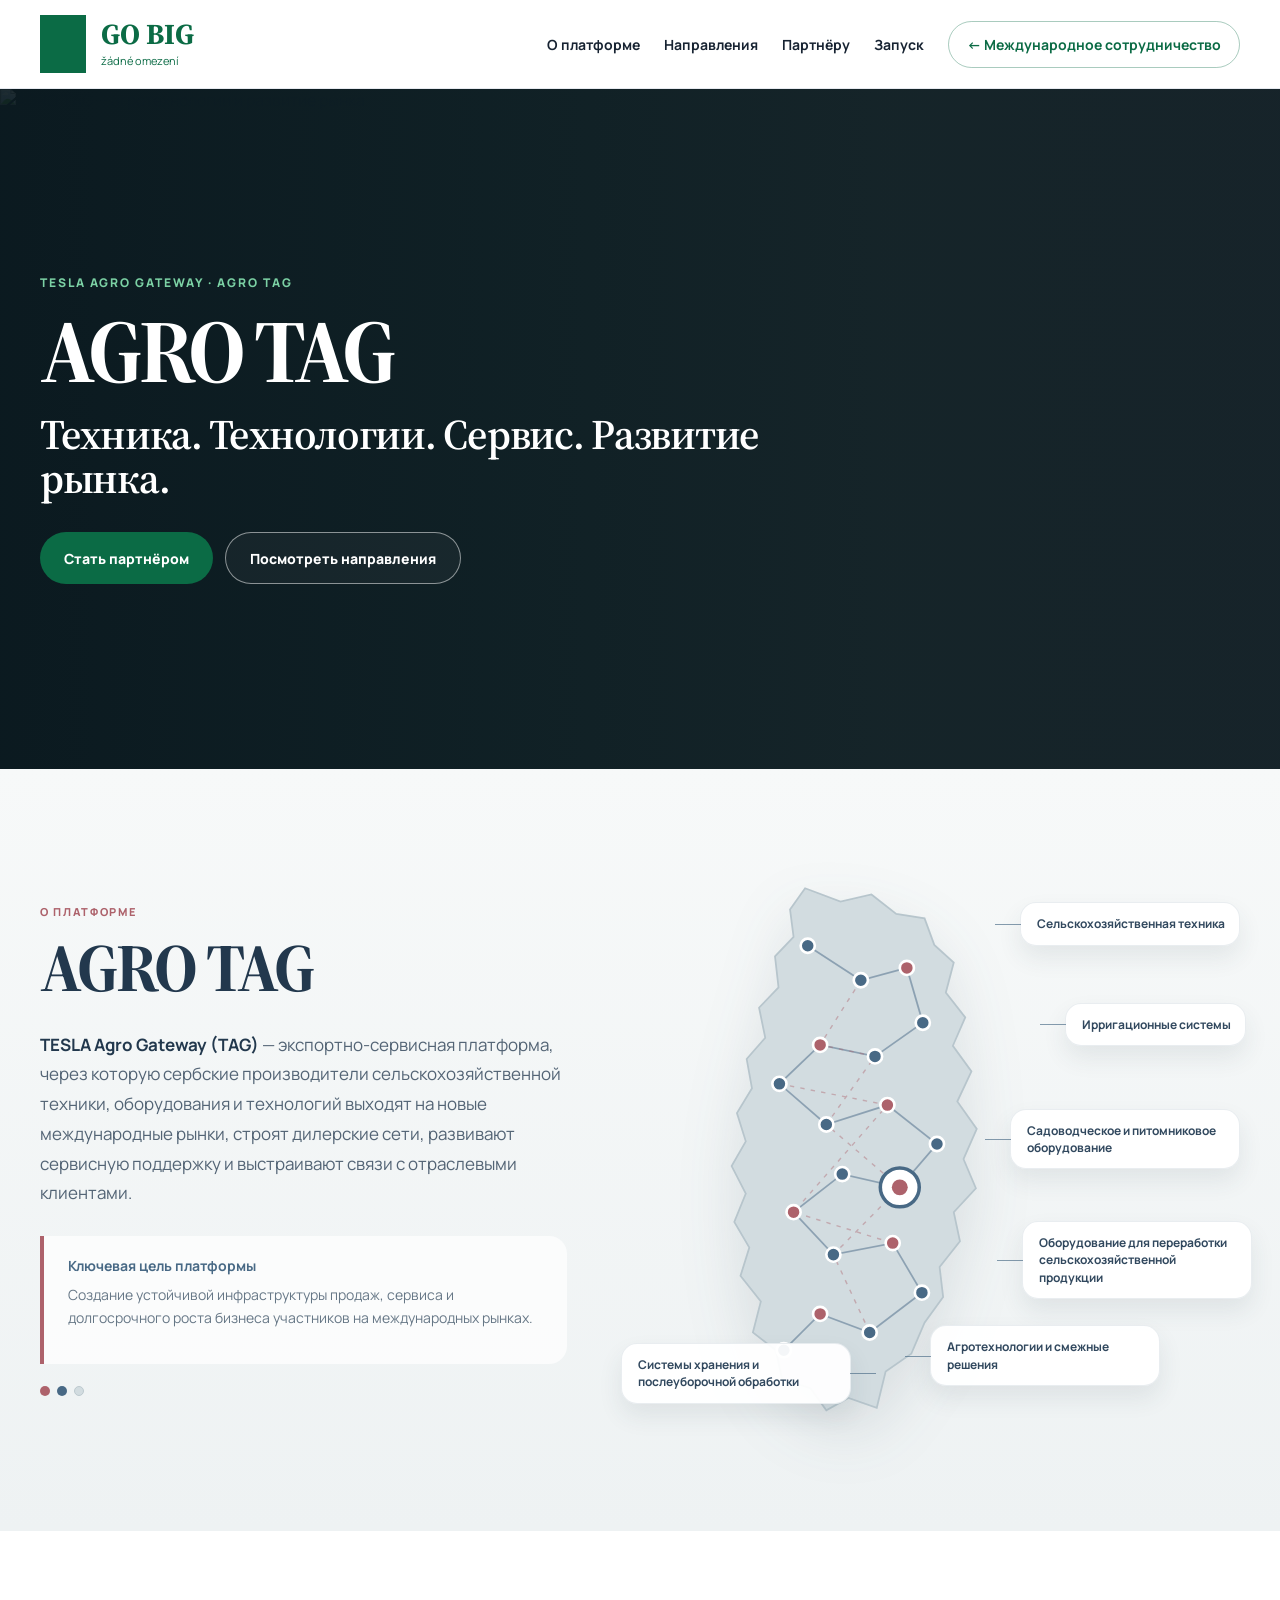
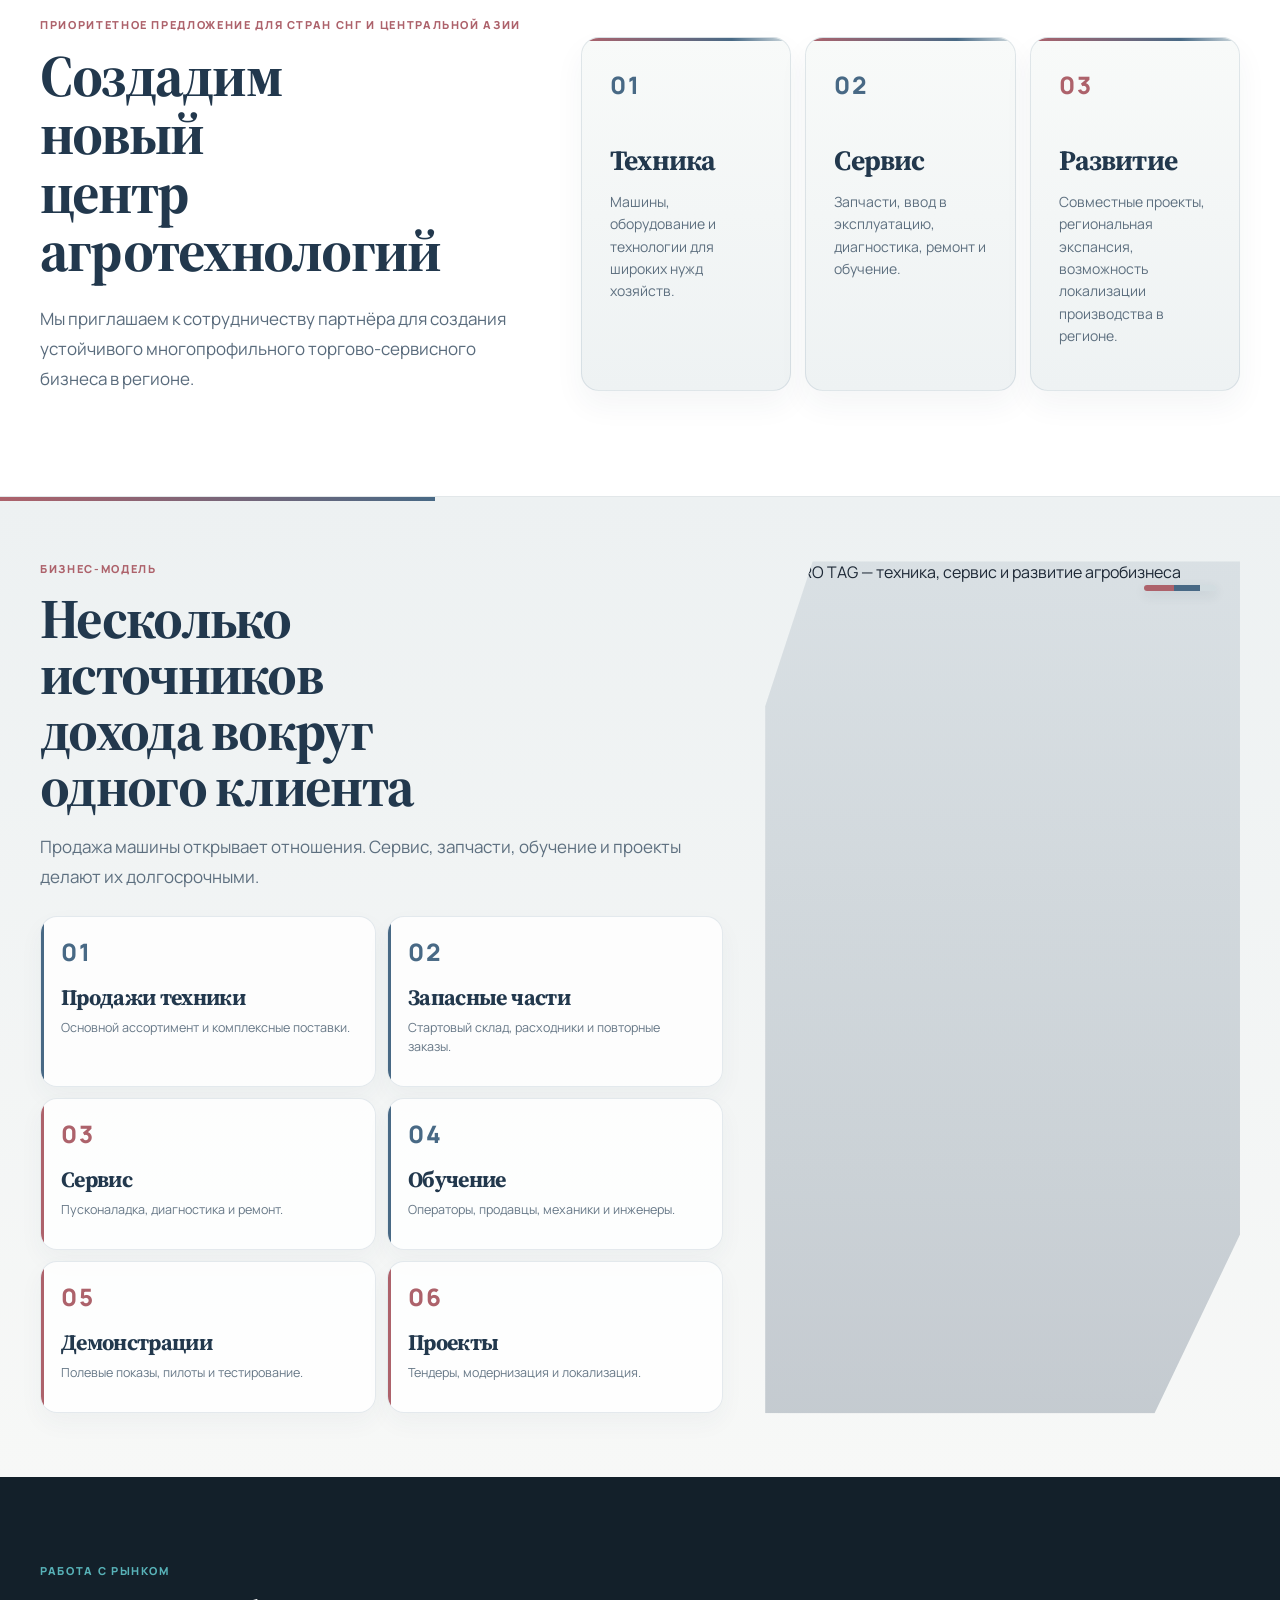
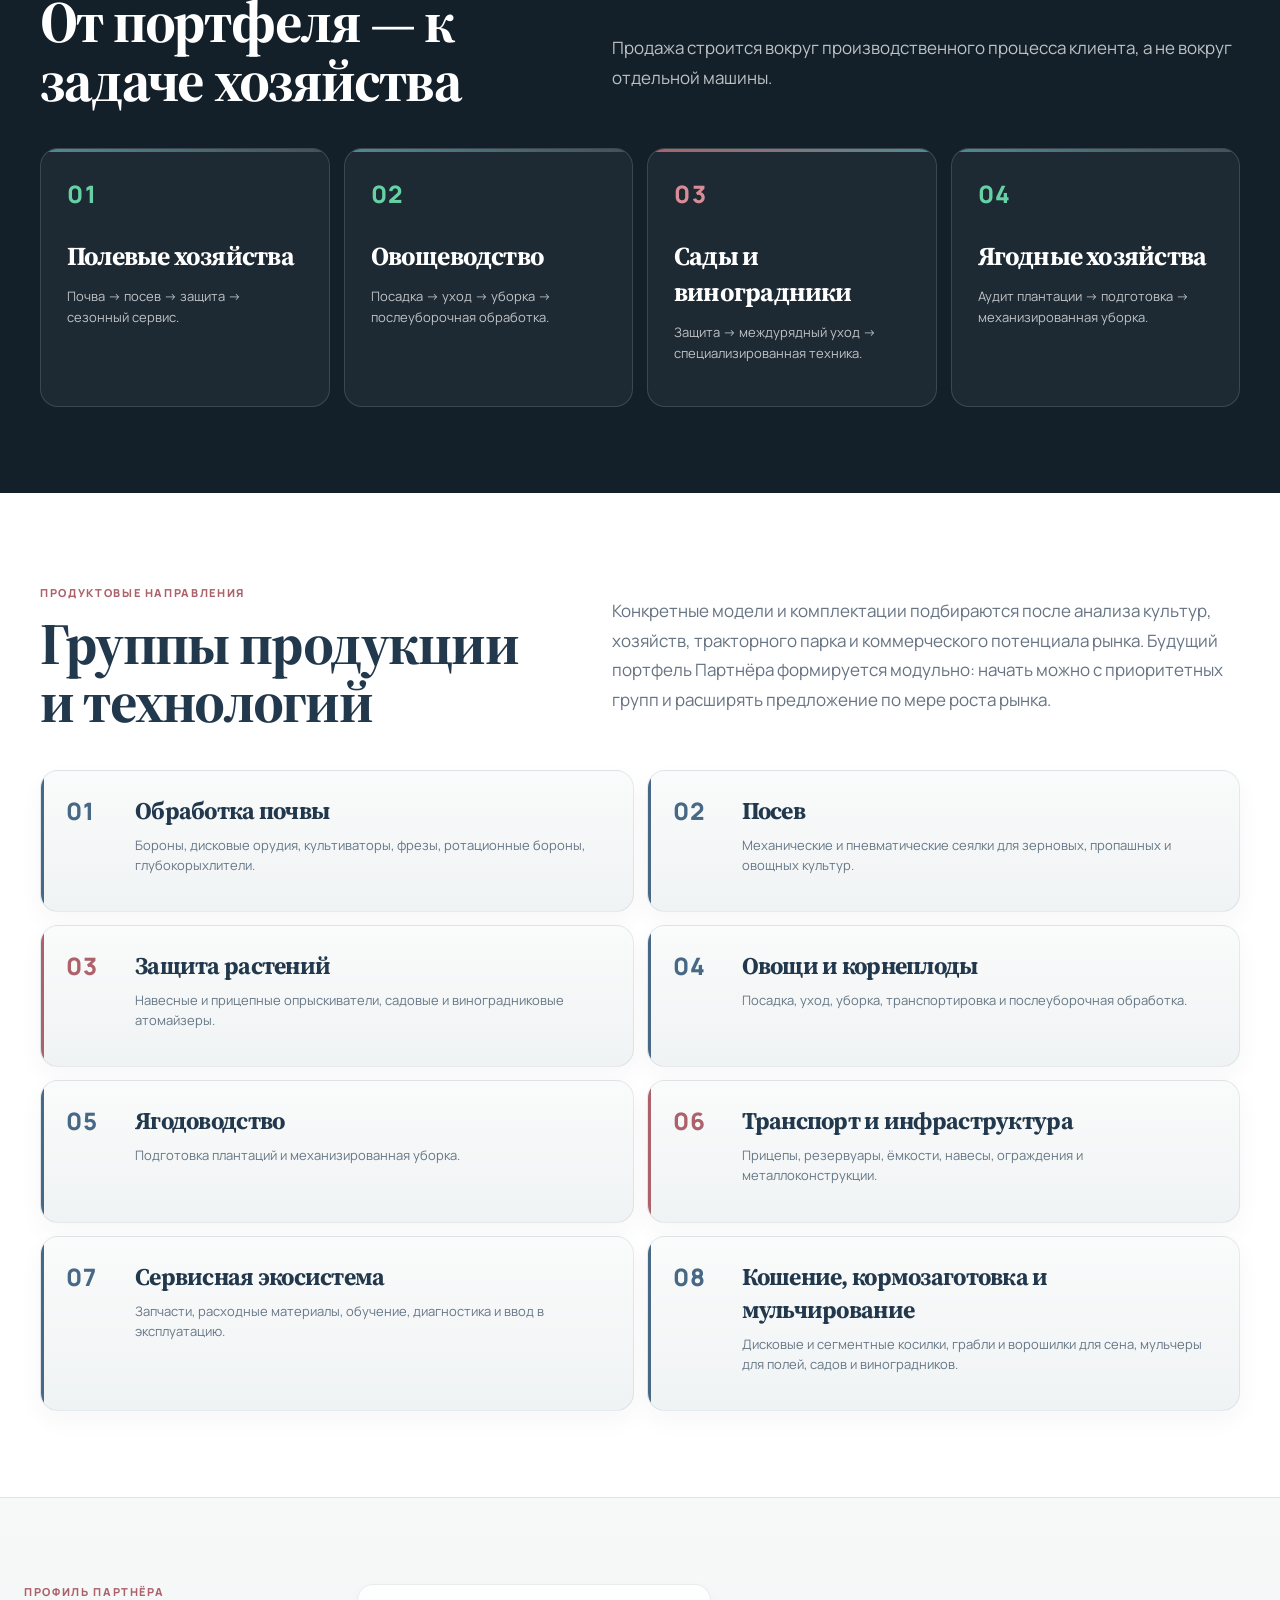
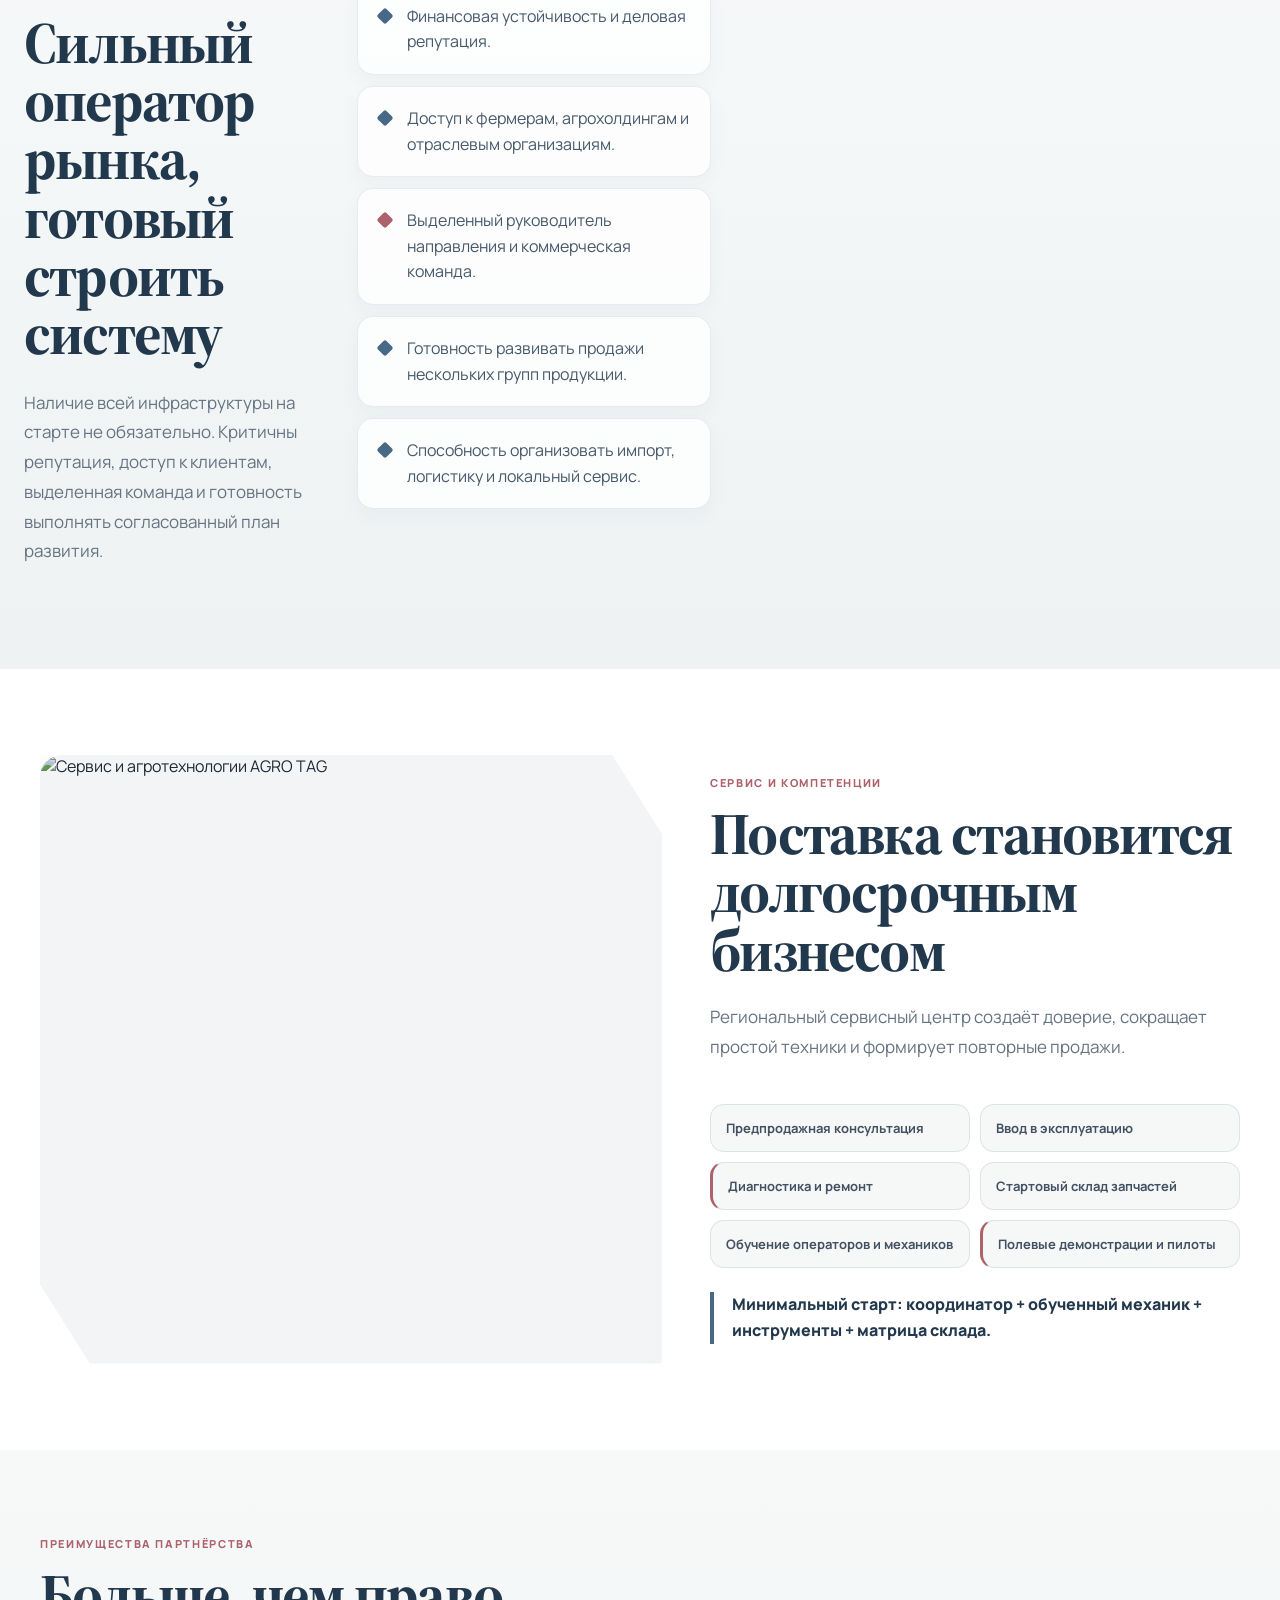
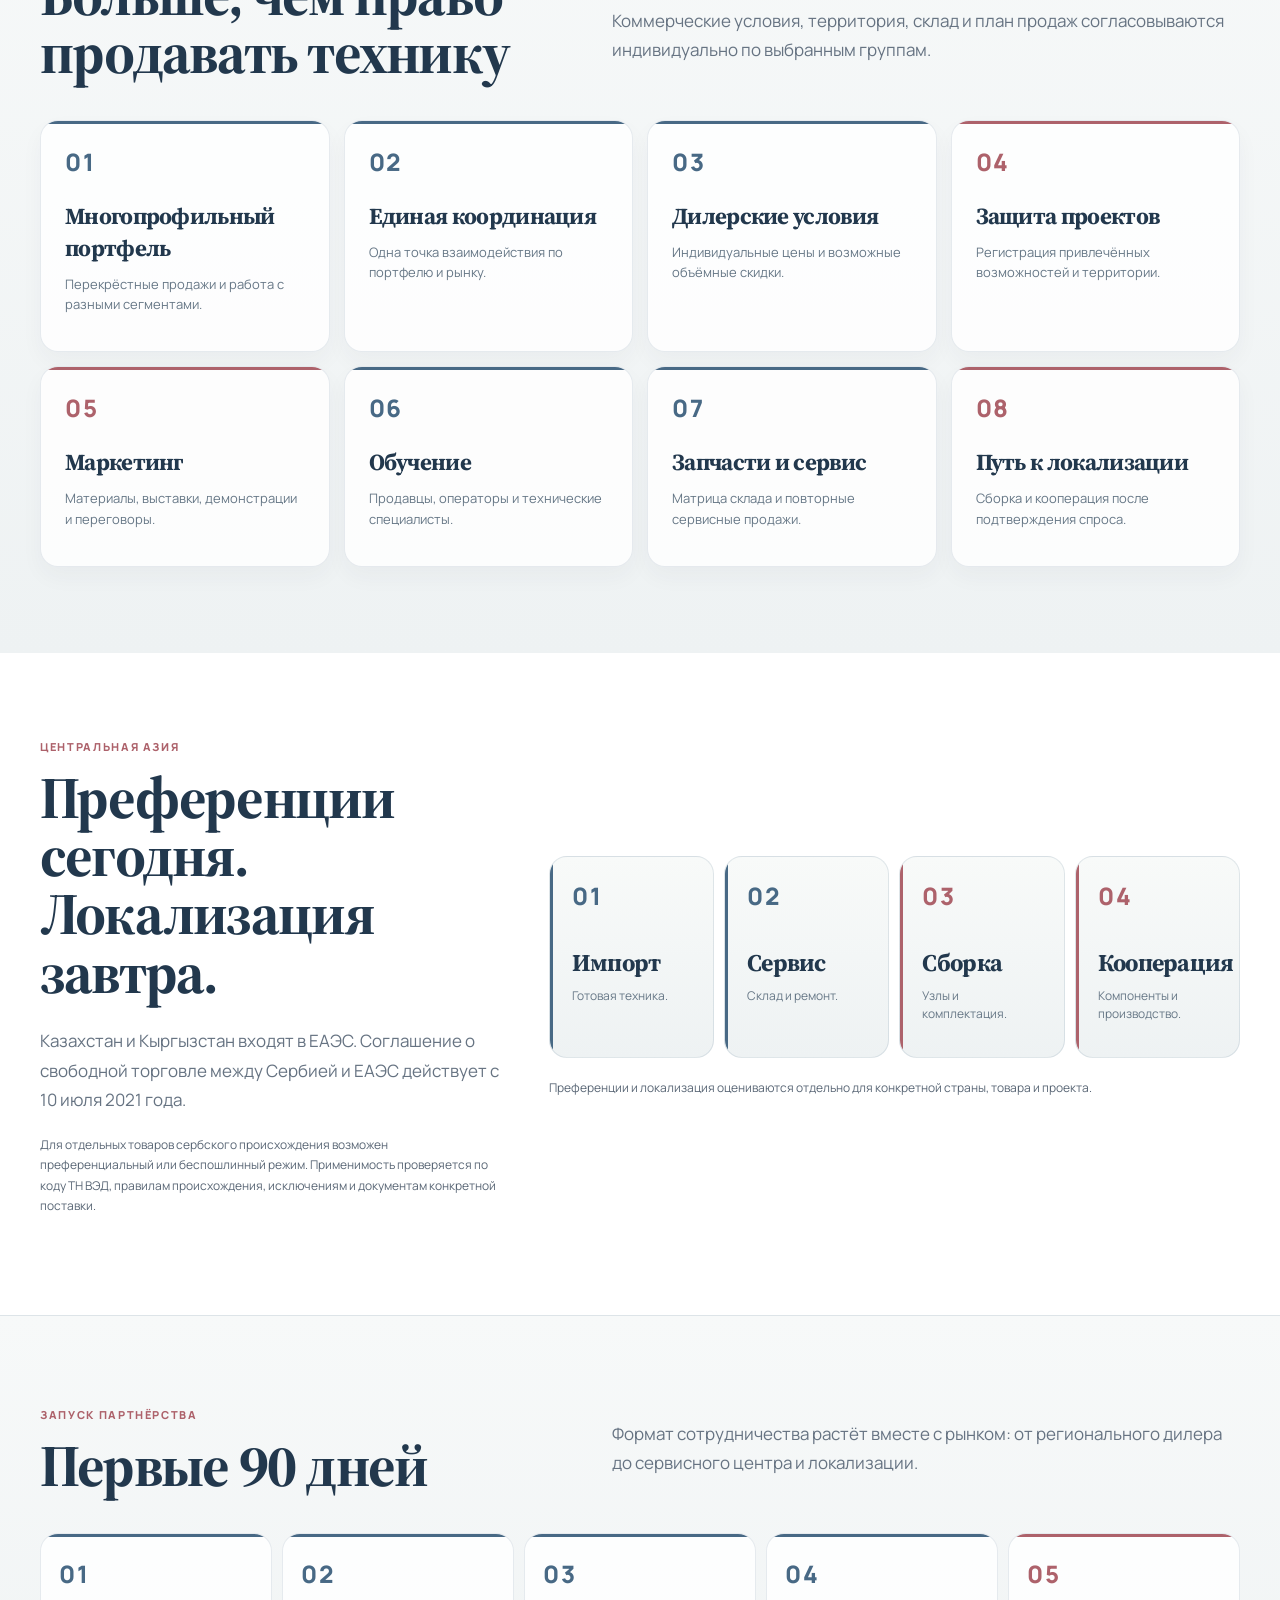
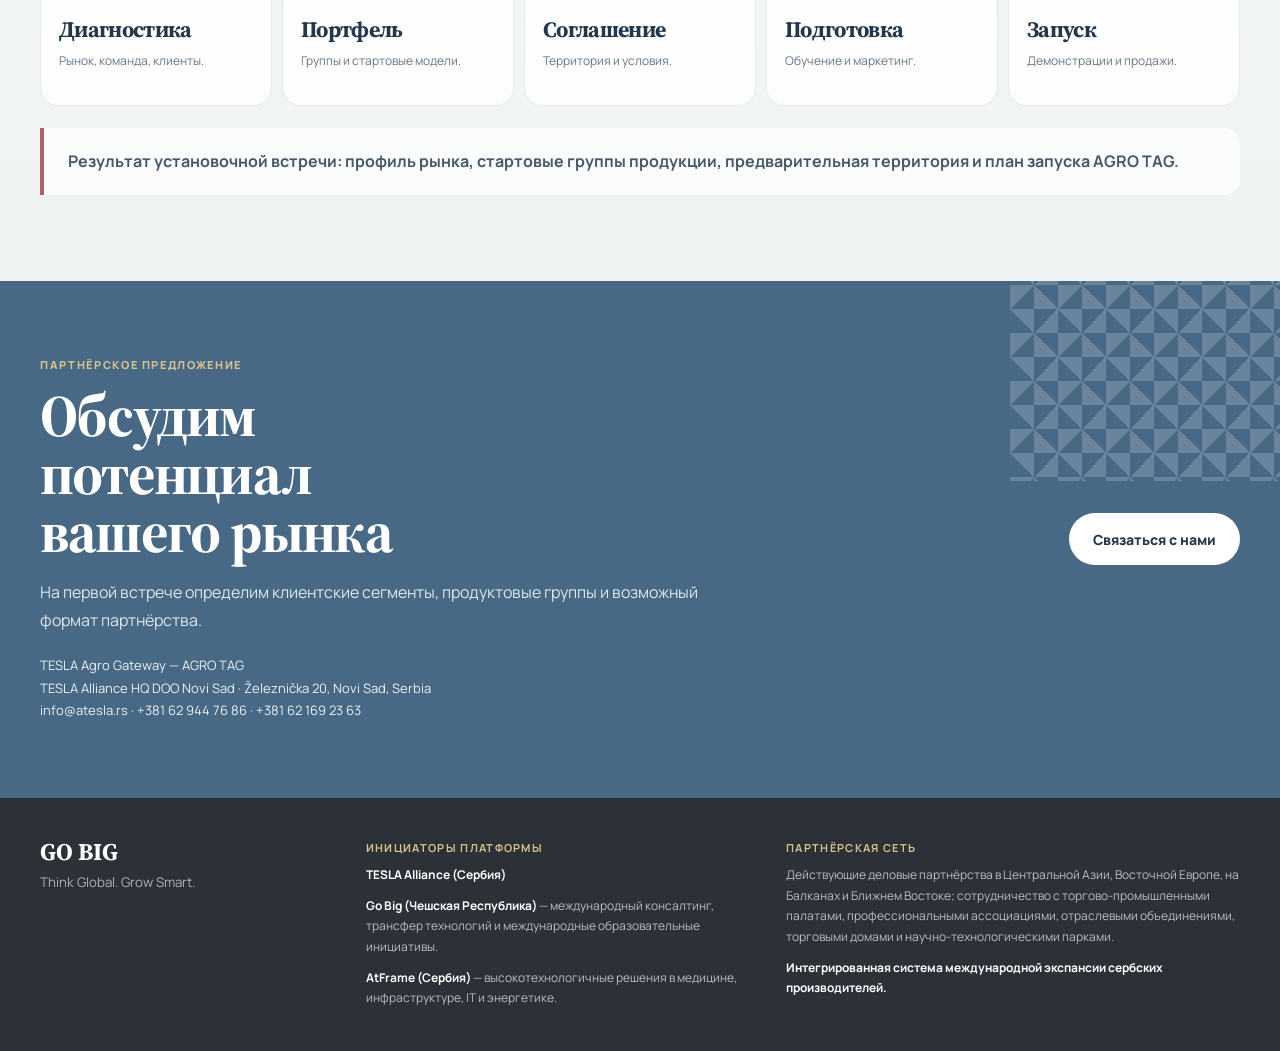
==== commit 06ace353: "Slightly widen AGRO TAG partner layout" ====
--- a/agro-tag.html
+++ b/agro-tag.html
@@ -26,6 +26,8 @@
 footer{padding:42px 0;background:#2c3138;color:#fff}.foot{display:grid;grid-template-columns:.75fr 1fr 1.2fr;gap:42px;align-items:start}.foot-brand strong{font:700 24px/1 var(--serif)}.foot-brand small{display:block;margin-top:8px;color:rgba(255,255,255,.62)}.foot-col b{display:block;margin-bottom:10px;color:#d7c28e;font-size:11px;letter-spacing:.12em;text-transform:uppercase}.foot-col p{margin:0;color:rgba(255,255,255,.68);font-size:12px;line-height:1.72}.foot-col p+p{margin-top:10px}.foot-col strong{color:#fff}
 @media(max-width:980px){.section-head,.presence-grid,.partner-shell,.service-shell,.asia-shell,.roles-shell,.revenue-shell{grid-template-columns:1fr}.serbia-map{min-height:560px}.serbia-map svg{left:10%;width:58%}.revenue-visual{min-height:470px;clip-path:polygon(6% 0,100% 0,100% 82%,86% 100%,0 100%,0 12%)}.benefit-grid{grid-template-columns:repeat(2,1fr)}.market-grid{grid-template-columns:repeat(2,1fr)}.launch-grid{grid-template-columns:repeat(3,1fr)}.cta-box{grid-template-columns:1fr}.foot{grid-template-columns:1fr 1fr}.nav{gap:12px}.hero{min-height:620px}}
 @media(max-width:700px){.wrap{width:calc(100% - 28px)}header{position:relative}.head{padding:14px 0;align-items:flex-start}.nav{display:none}.hero{min-height:650px}.hero-copy{padding:65px 0}.hero h1{font-size:58px}.hero h2{font-size:34px}section{padding:64px 0}.section-head{gap:20px}.flow,.revenue-grid,.market-grid,.products-grid,.benefit-grid,.ladder,.launch-grid,.service-list,.foot{grid-template-columns:1fr}.revenue{padding:54px 0}.revenue-copy h2{font-size:40px}.revenue-visual{min-height:350px;margin-top:8px}.service-image{min-height:360px}.cta{padding:62px 0}.roles-intro h2{font-size:48px}.serbia-map{min-height:760px;margin-top:12px}.serbia-map svg{position:relative;left:10%;top:0;width:80%;height:auto}.map-label{position:relative;inset:auto!important;max-width:none;margin:8px 0;padding:12px 14px}.map-label:before{display:none}.palette-dots{margin-bottom:18px}}
+/* Final visual override for the combined AGRO TAG center / benefits block. The build step creates these classes. */
+.center-benefits-shell{grid-template-columns:1.05fr 1.35fr!important;gap:46px!important;align-items:start!important}.center-visual{min-height:420px!important;height:auto!important;background:#eef2f3!important}.center-visual img{position:static!important;inset:auto!important;width:100%!important;height:auto!important;max-height:none!important;object-fit:contain!important;object-position:center center!important;filter:brightness(1.08) saturate(1.04) contrast(1.01)!important;background:#eef2f3}.center-visual:after{display:none!important}.partner .wrap{width:min(1320px,calc(100% - 48px))!important}.partner-shell{grid-template-columns:.82fr 1fr 1.42fr!important;gap:42px!important}@media(max-width:980px){.center-benefits-shell{grid-template-columns:1fr!important}.center-visual{min-height:0!important}.partner .wrap{width:min(1200px,calc(100% - 48px))!important}.partner-shell{grid-template-columns:1fr!important;gap:28px!important}}
 </style>
 </head>
 <body>
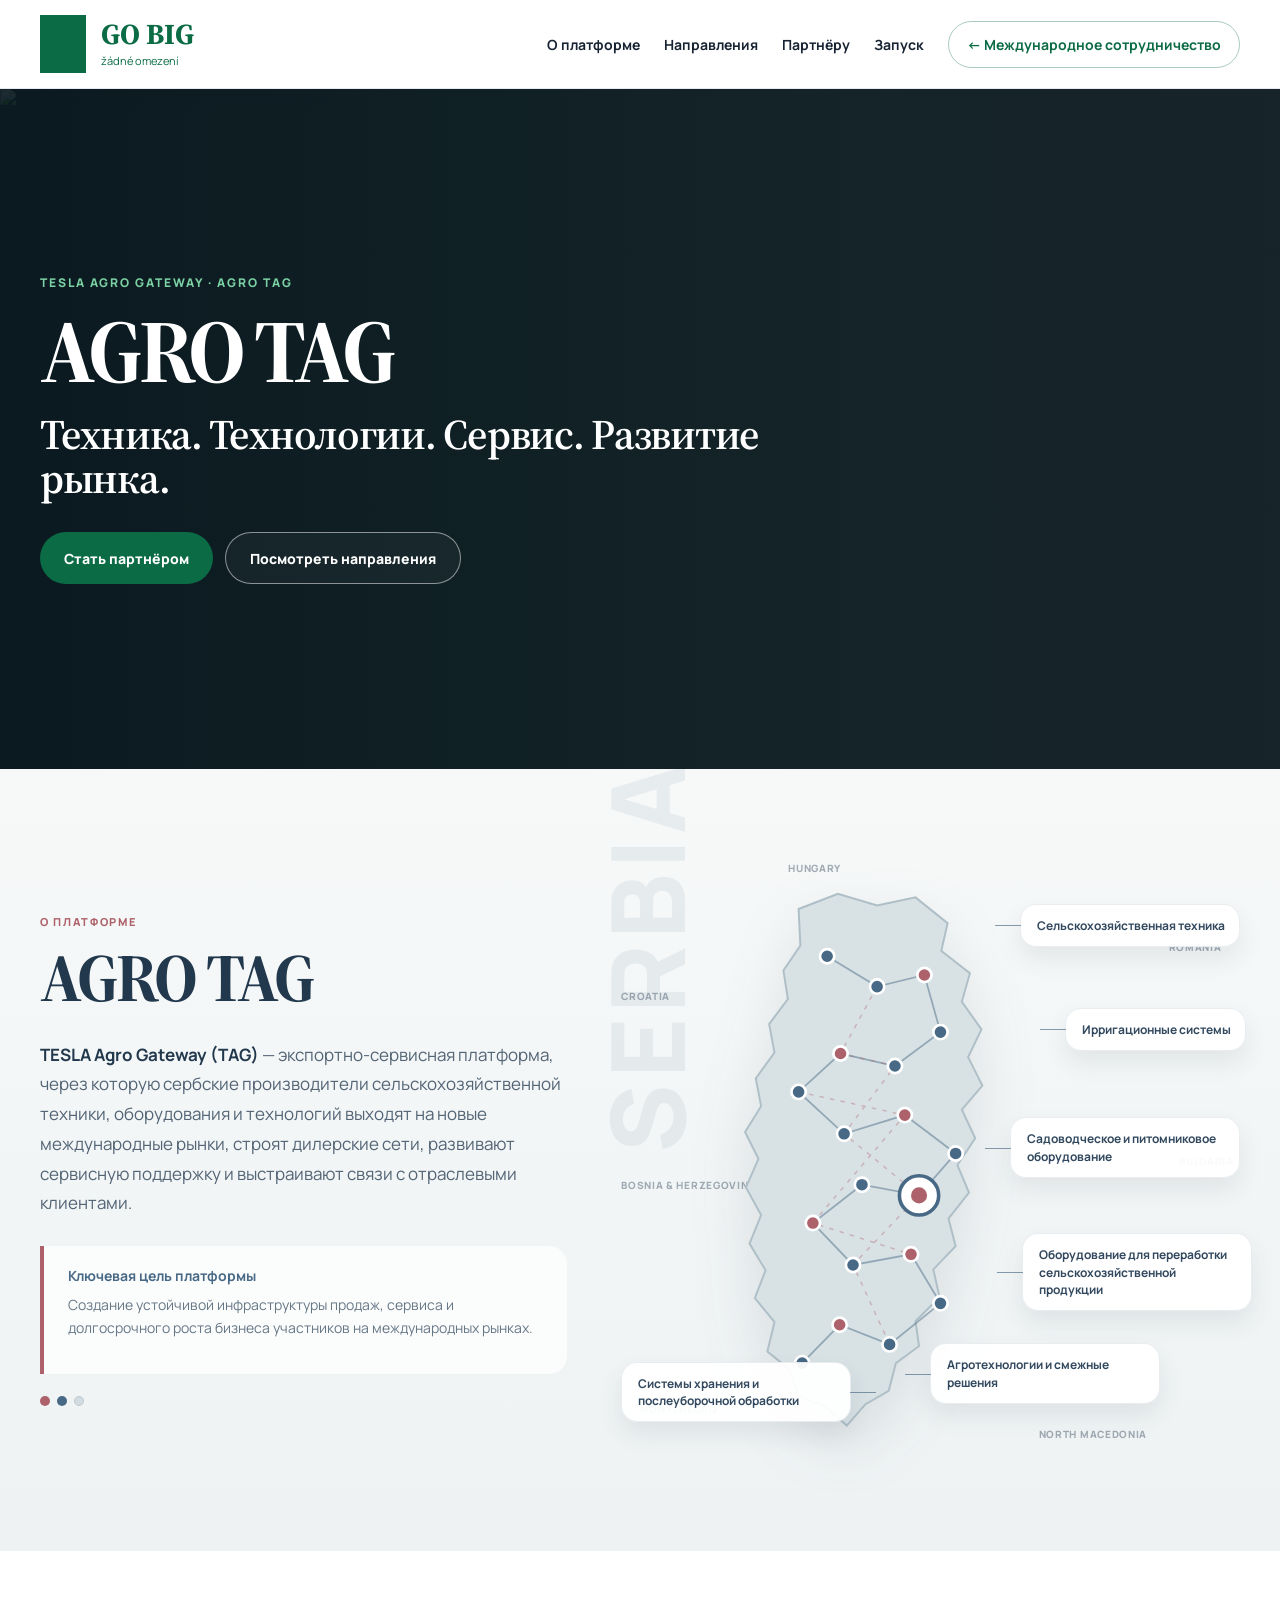
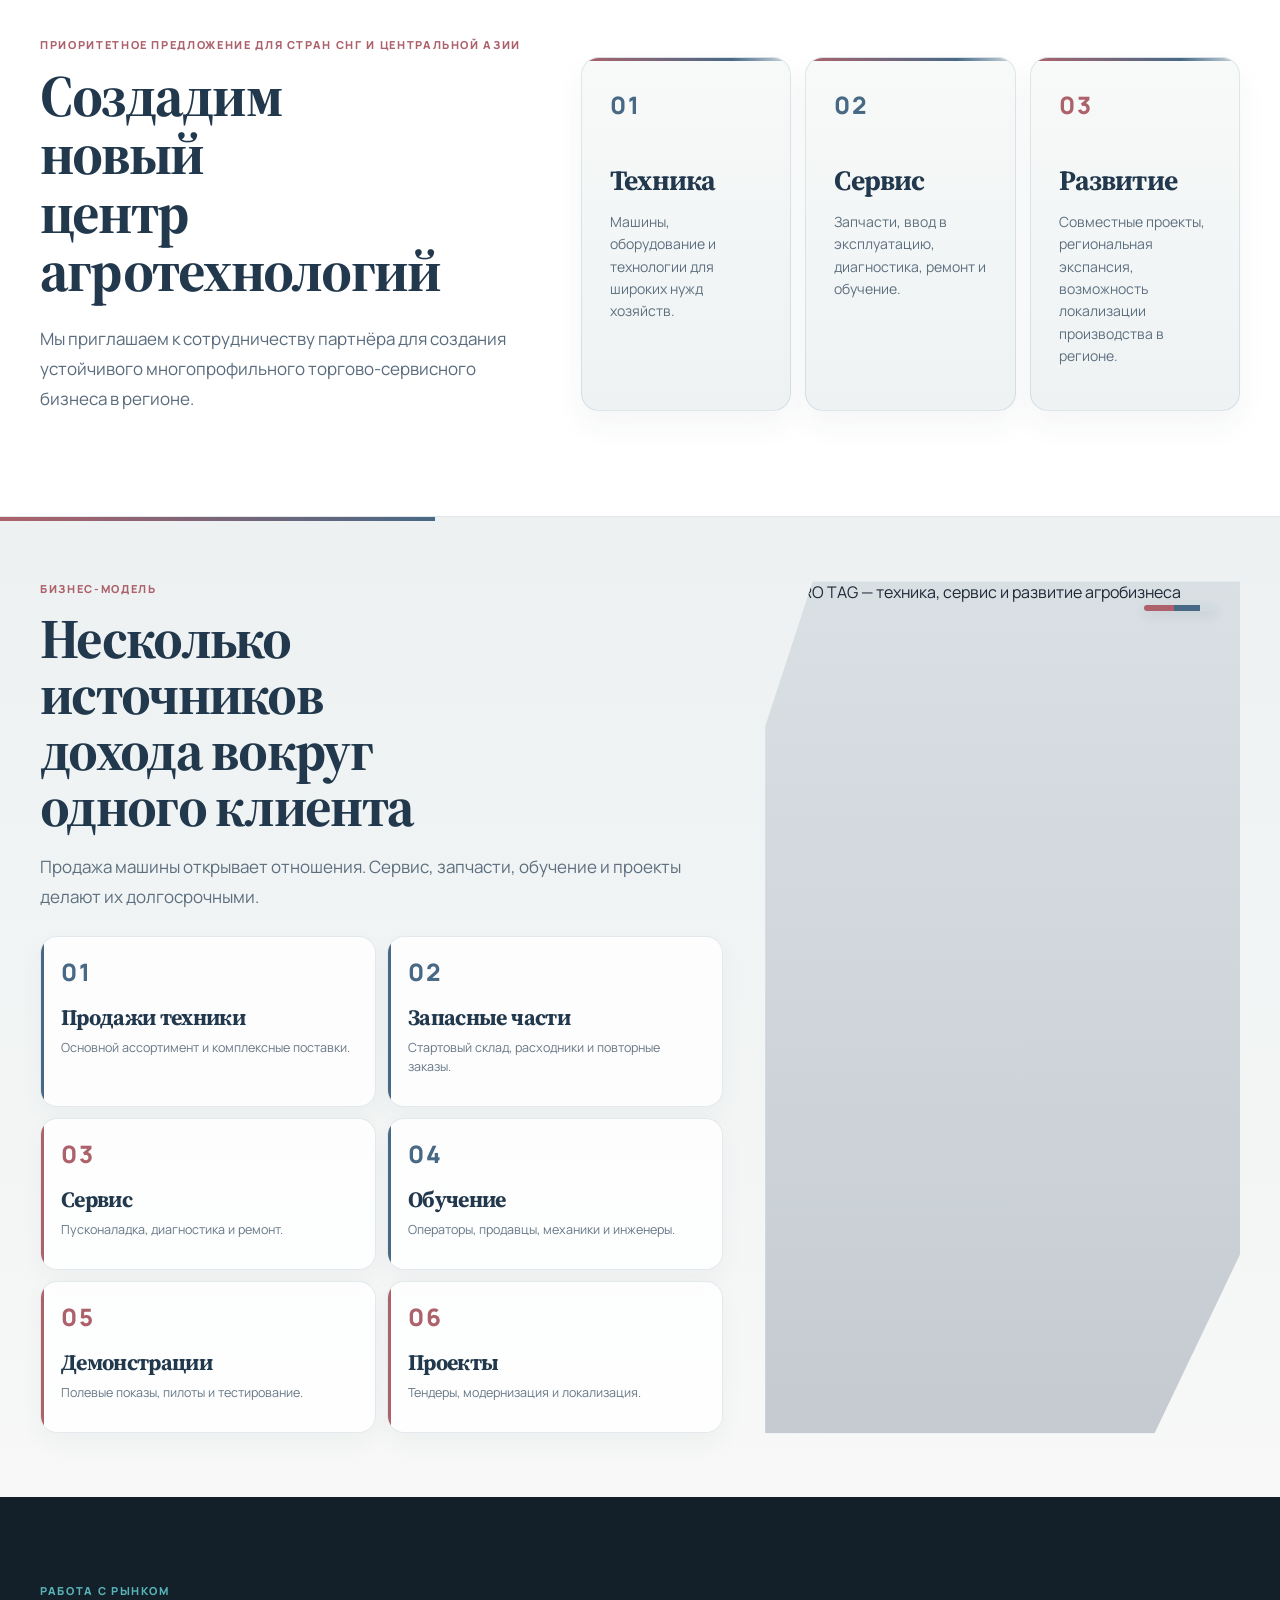
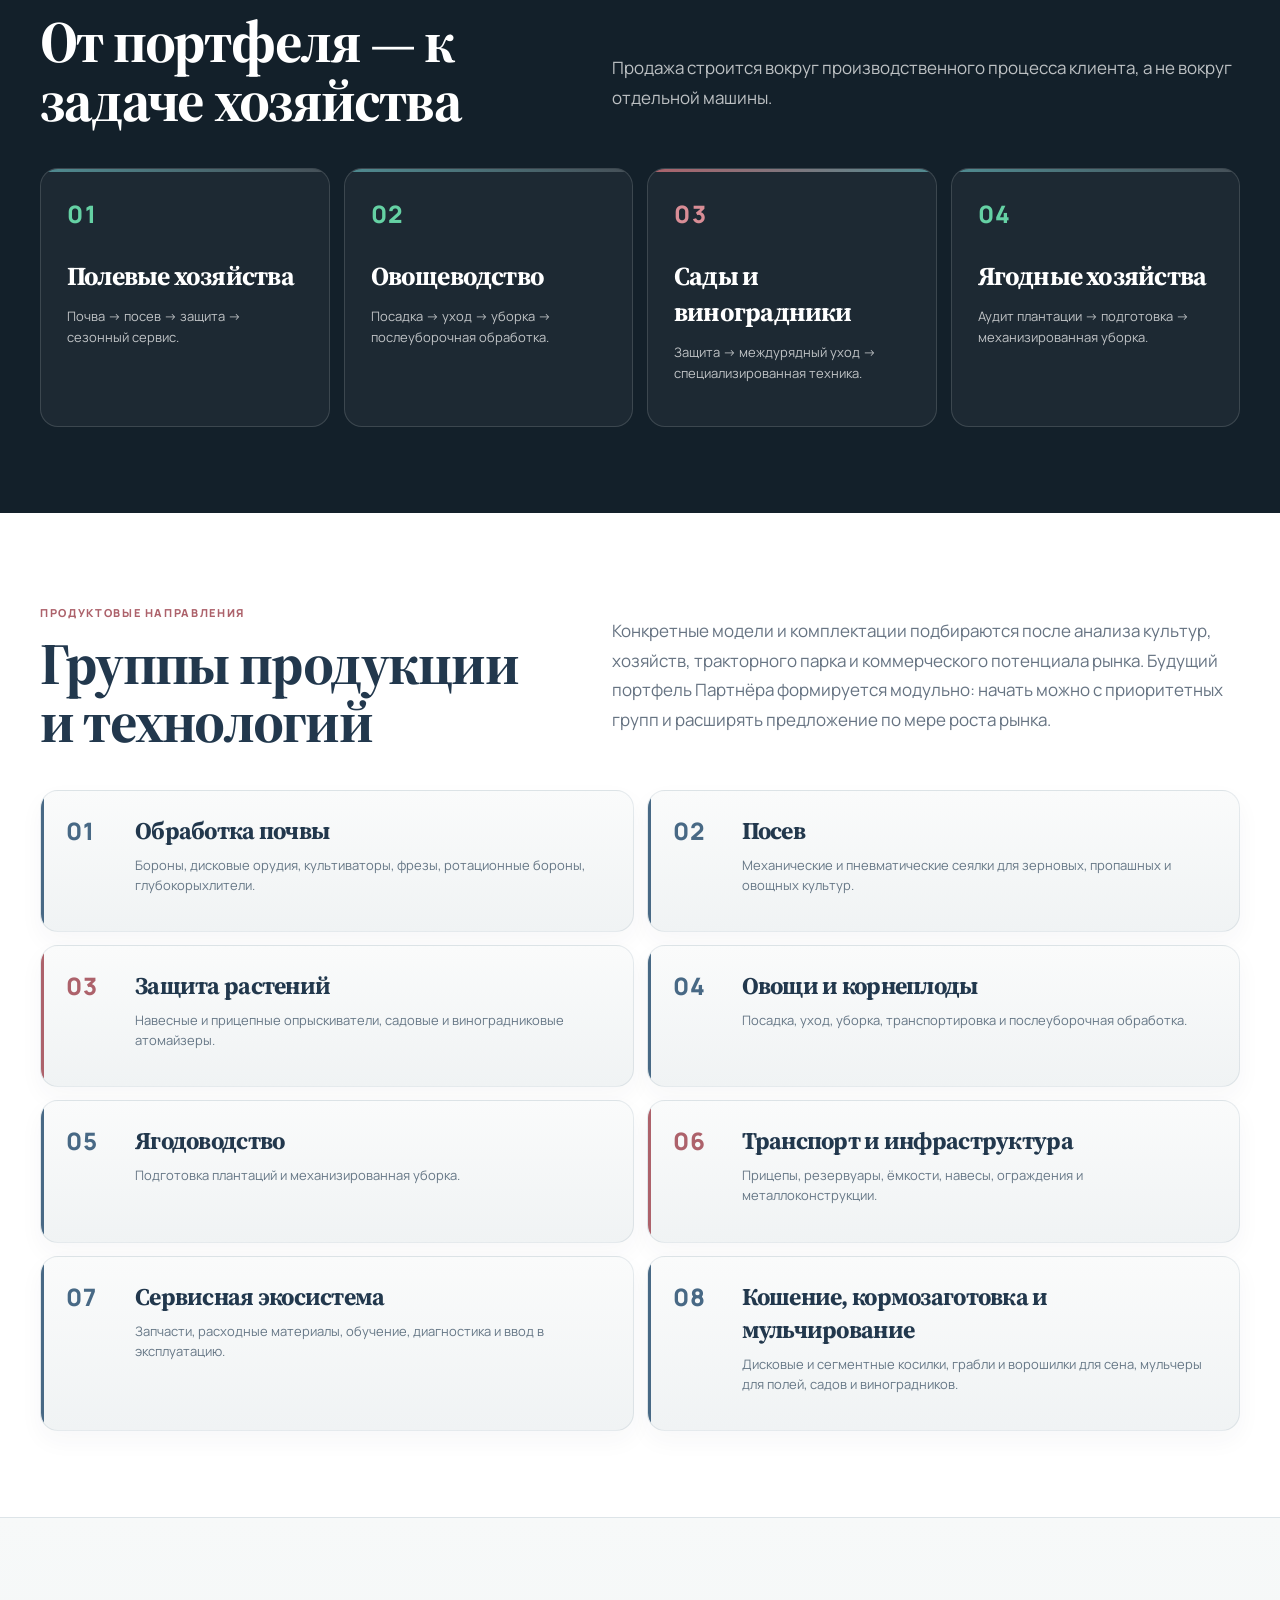
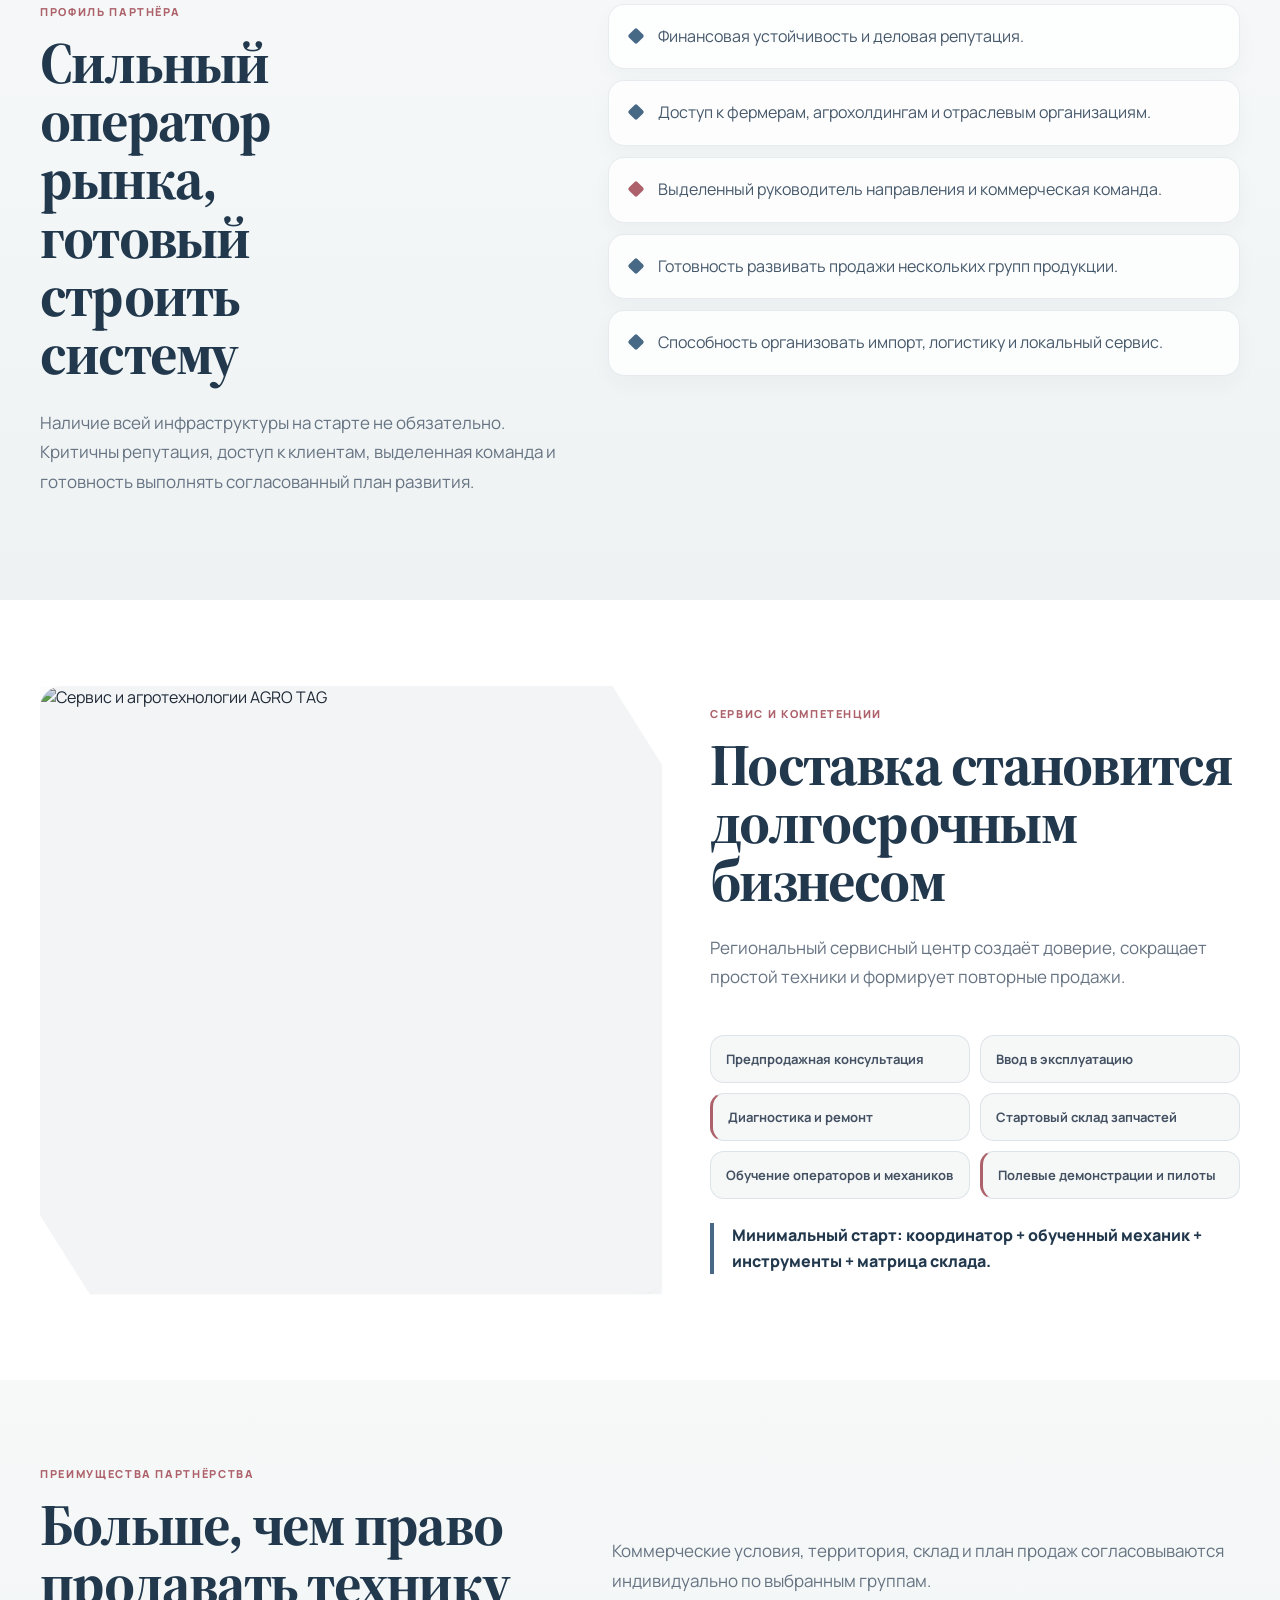
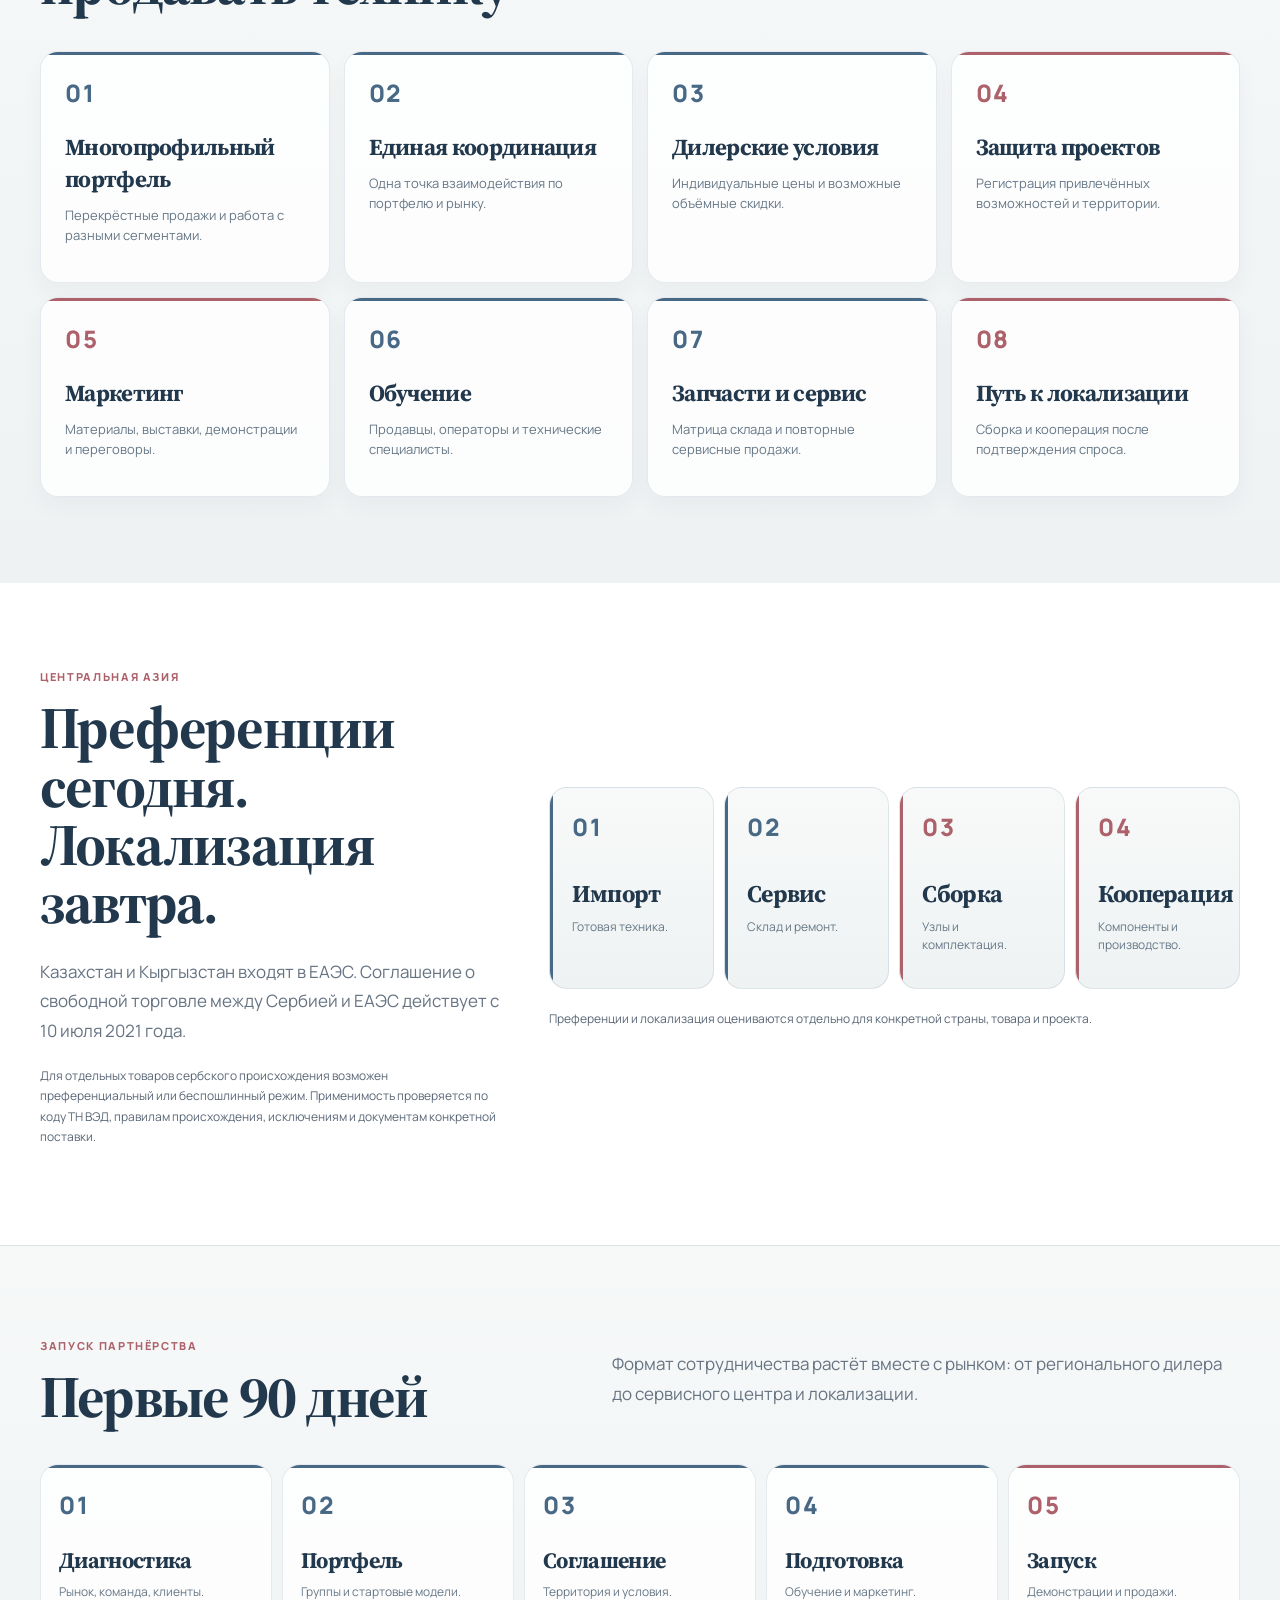
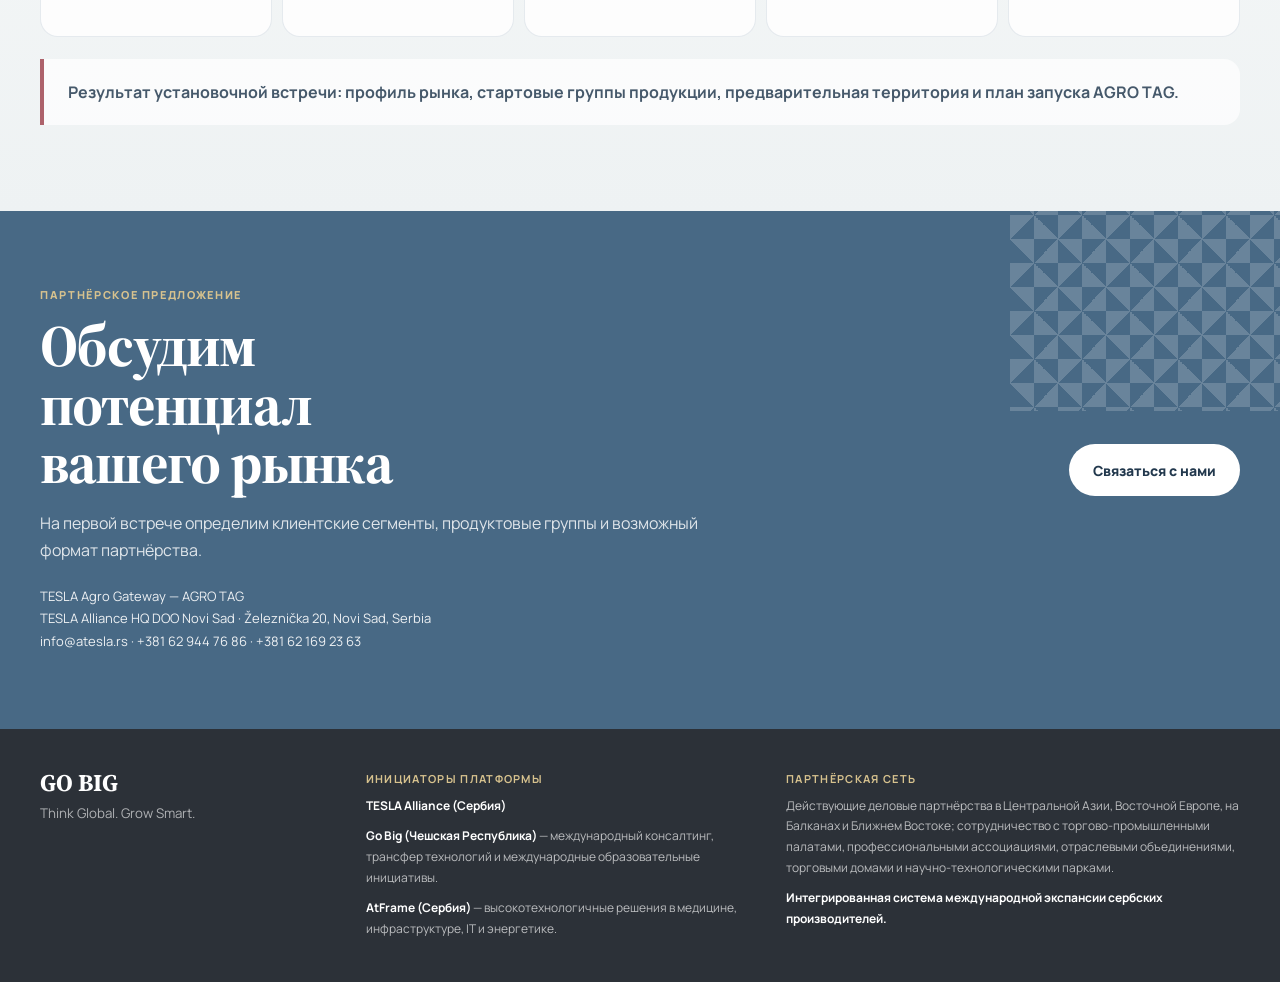
==== commit 0d52e848: "Make Serbia map more recognizable" ====
--- a/agro-tag.html
+++ b/agro-tag.html
@@ -12,7 +12,7 @@
 header{position:sticky;top:0;z-index:50;background:rgba(255,255,255,.96);border-bottom:1px solid rgba(11,44,99,.1);backdrop-filter:blur(10px)}.head{min-height:88px;display:flex;align-items:center;justify-content:space-between;gap:24px}.brand{display:flex;align-items:center;gap:15px}.mark{width:46px;height:58px;background:var(--green)}.brand strong{display:block;color:var(--green);font:700 29px/1 var(--serif)}.brand small{display:block;margin-top:4px;color:var(--green);font-size:11px}.nav{display:flex;align-items:center;gap:24px;font-size:14px;font-weight:700}.nav a:hover{color:var(--green)}.back{padding:13px 18px;border:1px solid rgba(11,107,69,.35);border-radius:999px;color:var(--green)}
 .hero{position:relative;min-height:680px;display:flex;align-items:center;overflow:hidden;background:#17232b}.hero img{position:absolute;inset:0;width:100%;height:100%;object-fit:cover;object-position:center 52%;filter:saturate(.92) contrast(1.04)}.hero:after{content:"";position:absolute;inset:0;background:linear-gradient(90deg,rgba(10,25,31,.92) 0%,rgba(13,31,35,.75) 38%,rgba(18,38,37,.37) 69%,rgba(20,38,36,.18) 100%)}.hero .wrap{position:relative;z-index:2}.hero-copy{max-width:760px;padding:86px 0;color:#fff}.eyebrow{margin-bottom:20px;color:#7bd1a4;font-size:12px;font-weight:800;letter-spacing:.16em;text-transform:uppercase}.hero h1{margin:0;font:700 clamp(58px,7vw,94px)/.9 var(--serif);letter-spacing:-.045em}.hero h2{margin:22px 0 0;max-width:720px;color:#fff;font:600 clamp(30px,3.3vw,47px)/1.04 var(--serif);letter-spacing:-.03em}.buttons{display:flex;gap:12px;flex-wrap:wrap;margin-top:31px}.btn{min-height:52px;padding:0 24px;display:inline-flex;align-items:center;justify-content:center;border-radius:999px;font-size:14px;font-weight:800}.primary{background:var(--green);color:#fff}.secondary{border:1px solid rgba(255,255,255,.5);color:#fff;background:rgba(255,255,255,.04)}
 section{padding:86px 0}.kicker{margin-bottom:15px;color:var(--green2);font-size:11px;font-weight:800;letter-spacing:.15em;text-transform:uppercase}h2,h3{font-family:var(--serif);margin:0;letter-spacing:-.03em}h2{color:var(--navy);font-size:clamp(38px,4.6vw,62px);line-height:.99}.lead{color:var(--muted);font-size:17px;line-height:1.75}.section-head{display:grid;grid-template-columns:.9fr 1.1fr;gap:58px;align-items:end;margin-bottom:38px}.section-head .lead{max-width:620px}
-.roles{background:linear-gradient(180deg,#f7f9f9 0%,#eef2f3 100%);overflow:hidden}.roles-shell{display:grid;grid-template-columns:.92fr 1.08fr;gap:54px;align-items:center}.roles-intro{max-width:560px}.roles-intro .kicker{color:var(--rose)}.roles-intro h2{font-size:clamp(48px,5.3vw,74px);color:var(--deep)}.roles-copy{display:grid;gap:18px;margin-top:28px}.roles-copy p{margin:0;color:#536475;font-size:17px;line-height:1.75}.roles-copy strong{color:var(--deep)}.platform-goal{margin-top:28px;padding:20px 22px 20px 24px;border-left:4px solid var(--rose);background:rgba(255,255,255,.72);border-radius:0 18px 18px 0}.platform-goal b{display:block;color:var(--blue);font-size:14px;line-height:1.45}.platform-goal p{margin-top:7px;font-size:14px;line-height:1.65;color:#667786}.serbia-map{position:relative;min-height:590px}.serbia-map svg{position:absolute;left:4%;top:2%;width:64%;height:96%;filter:drop-shadow(0 24px 30px rgba(41,62,82,.12))}.serbia-map .country{fill:var(--mist);stroke:#b7c5cc;stroke-width:2}.serbia-map .mesh{fill:none;stroke:var(--blue);stroke-width:2;opacity:.5}.serbia-map .mesh-soft{fill:none;stroke:var(--rose);stroke-width:1.6;opacity:.42;stroke-dasharray:5 7}.serbia-map .node{fill:var(--blue);stroke:#fff;stroke-width:3}.serbia-map .node-accent{fill:var(--rose);stroke:#fff;stroke-width:3}.serbia-map .core{fill:#fff;stroke:var(--blue);stroke-width:4}.serbia-map .core-inner{fill:var(--rose)}.map-label{position:absolute;z-index:2;max-width:230px;padding:12px 14px 12px 16px;background:rgba(255,255,255,.94);border:1px solid rgba(72,105,133,.12);border-radius:16px;box-shadow:0 12px 24px rgba(41,62,82,.09);color:#31485e;font-size:12px;font-weight:700;line-height:1.45}.map-label:before{content:"";position:absolute;top:50%;width:26px;height:1px;background:var(--blue);opacity:.65}.map-label.left:before{right:-26px}.map-label.right:before{left:-26px}.label-1{top:8%;right:0}.label-2{top:25%;right:-1%}.label-3{top:43%;right:0}.label-4{top:62%;right:-2%}.label-5{bottom:10%;right:13%}.label-6{bottom:7%;left:0}.palette-dots{display:flex;gap:7px;margin-top:22px}.palette-dots span{width:10px;height:10px;border-radius:50%}.palette-dots span:nth-child(1){background:var(--rose)}.palette-dots span:nth-child(2){background:var(--blue)}.palette-dots span:nth-child(3){background:var(--mist);border:1px solid #bdc9cf}
+.roles{background:linear-gradient(180deg,#f7f9f9 0%,#eef2f3 100%);overflow:hidden}.roles-shell{display:grid;grid-template-columns:.92fr 1.08fr;gap:54px;align-items:center}.roles-intro{max-width:560px}.roles-intro .kicker{color:var(--rose)}.roles-intro h2{font-size:clamp(48px,5.3vw,74px);color:var(--deep)}.roles-copy{display:grid;gap:18px;margin-top:28px}.roles-copy p{margin:0;color:#536475;font-size:17px;line-height:1.75}.roles-copy strong{color:var(--deep)}.platform-goal{margin-top:28px;padding:20px 22px 20px 24px;border-left:4px solid var(--rose);background:rgba(255,255,255,.72);border-radius:0 18px 18px 0}.platform-goal b{display:block;color:var(--blue);font-size:14px;line-height:1.45}.platform-goal p{margin-top:7px;font-size:14px;line-height:1.65;color:#667786}.serbia-map{position:relative;min-height:610px;isolation:isolate}.serbia-map:before{content:"SERBIA";position:absolute;z-index:0;left:4%;top:36%;font:800 clamp(70px,8vw,118px)/.9 var(--sans);letter-spacing:.05em;color:rgba(72,105,133,.085);transform:rotate(-90deg) translateX(-8%);transform-origin:left center;pointer-events:none}.serbia-map svg{position:absolute;z-index:1;left:8%;top:3%;width:62%;height:94%;filter:drop-shadow(0 24px 30px rgba(41,62,82,.12))}.serbia-map .country{fill:#d8e1e4;stroke:#aebfc7;stroke-width:2.2}.serbia-map .mesh{fill:none;stroke:var(--blue);stroke-width:2;opacity:.48}.serbia-map .mesh-soft{fill:none;stroke:var(--rose);stroke-width:1.6;opacity:.38;stroke-dasharray:5 7}.serbia-map .node{fill:var(--blue);stroke:#fff;stroke-width:3}.serbia-map .node-accent{fill:var(--rose);stroke:#fff;stroke-width:3}.serbia-map .core{fill:#fff;stroke:var(--blue);stroke-width:4}.serbia-map .core-inner{fill:var(--rose)}.neighbor{position:absolute;z-index:1;color:rgba(70,88,106,.48);font-size:10px;font-weight:800;letter-spacing:.07em;text-transform:uppercase;white-space:nowrap}.n-hu{top:1%;left:27%}.n-ro{top:14%;right:3%}.n-bg{top:49%;right:1%}.n-mk{bottom:4%;right:15%}.n-me{bottom:8%;left:3%}.n-ba{top:53%;left:0}.n-hr{top:22%;left:0}.map-label{position:absolute;z-index:3;max-width:230px;padding:12px 14px 12px 16px;background:rgba(255,255,255,.94);border:1px solid rgba(72,105,133,.12);border-radius:16px;box-shadow:0 12px 24px rgba(41,62,82,.09);color:#31485e;font-size:12px;font-weight:700;line-height:1.45}.map-label:before{content:"";position:absolute;top:50%;width:26px;height:1px;background:var(--blue);opacity:.65}.map-label.left:before{right:-26px}.map-label.right:before{left:-26px}.label-1{top:8%;right:0}.label-2{top:25%;right:-1%}.label-3{top:43%;right:0}.label-4{top:62%;right:-2%}.label-5{bottom:10%;right:13%}.label-6{bottom:7%;left:0}.palette-dots{display:flex;gap:7px;margin-top:22px}.palette-dots span{width:10px;height:10px;border-radius:50%}.palette-dots span:nth-child(1){background:var(--rose)}.palette-dots span:nth-child(2){background:var(--blue)}.palette-dots span:nth-child(3){background:var(--mist);border:1px solid #bdc9cf}
 .presence{background:#fff}.presence-grid{display:grid;grid-template-columns:.85fr 1.15fr;gap:54px;align-items:center}.presence-copy .kicker{color:var(--rose)}.presence-copy h2{max-width:10ch;color:var(--deep)}.presence-copy .lead{margin-top:24px;color:#596b7c}.flow{display:grid;grid-template-columns:repeat(3,1fr);gap:14px}.flow-card{position:relative;min-height:220px;padding:30px 28px 28px;border-radius:18px;background:linear-gradient(180deg,#f8faf9 0%,#eef2f3 100%);border:1px solid rgba(72,105,133,.14);box-shadow:0 14px 30px rgba(41,62,82,.05);overflow:hidden}.flow-card:before{content:"";position:absolute;left:0;right:0;top:0;height:3px;background:linear-gradient(90deg,var(--rose) 0%,var(--blue) 72%,var(--mist) 100%)}.flow-card b{display:block;color:var(--blue);font-size:24px;font-weight:800;letter-spacing:.08em}.flow-card:nth-child(3) b{color:var(--rose)}.flow-card h3{margin-top:40px;color:var(--deep);font-size:28px}.flow-card p{margin-top:12px;color:#5d6f7f;font-size:14px;line-height:1.6}
 .revenue{position:relative;padding:64px 0;background:linear-gradient(180deg,#edf1f2 0%,#f7f8f7 100%);border-top:1px solid rgba(72,105,133,.12);overflow:hidden}.revenue:before{content:"";position:absolute;left:0;top:0;width:34%;height:4px;background:linear-gradient(90deg,var(--rose),var(--blue))}.revenue-shell{display:grid;grid-template-columns:1.18fr .82fr;gap:42px;align-items:stretch}.revenue-copy{padding:0}.revenue-copy .kicker{color:var(--rose)}.revenue-copy h2{max-width:13ch;color:var(--deep);font-size:clamp(42px,4.4vw,58px)}.revenue-copy>.lead{max-width:720px;margin-top:18px;color:#5d6f7f}.revenue-grid{display:grid;grid-template-columns:repeat(2,minmax(0,1fr));gap:11px;margin-top:24px}.mini{position:relative;min-height:136px;padding:18px 20px 17px;border:1px solid rgba(72,105,133,.14);border-radius:17px;background:rgba(255,255,255,.82);box-shadow:0 10px 24px rgba(41,62,82,.045);overflow:hidden}.mini:before{content:"";position:absolute;left:0;top:0;bottom:0;width:3px;background:var(--blue)}.mini:nth-child(3n):before,.mini:nth-child(5):before{background:var(--rose)}.mini b{color:var(--blue);font-size:24px;font-weight:800;letter-spacing:.08em}.mini:nth-child(3n) b,.mini:nth-child(5) b{color:var(--rose)}.mini h3{margin-top:14px;color:var(--deep);font-size:22px}.mini p{margin-top:7px;color:#667786;font-size:12.5px;line-height:1.5}.revenue-visual{position:relative;min-height:550px;overflow:hidden;clip-path:polygon(10% 0,100% 0,100% 79%,82% 100%,0 100%,0 17%);box-shadow:0 24px 46px rgba(41,62,82,.13)}.revenue-visual img{width:100%;height:100%;object-fit:cover;object-position:52% center;filter:saturate(.82) contrast(.96) brightness(.95)}.revenue-visual:after{content:"";position:absolute;inset:0;background:linear-gradient(180deg,rgba(34,56,77,.06),rgba(34,56,77,.20)),rgba(72,105,133,.05);pointer-events:none}.revenue-visual:before{content:"";position:absolute;z-index:2;right:24px;top:24px;width:72px;height:6px;border-radius:999px;background:linear-gradient(90deg,var(--rose) 0 42%,var(--blue) 42% 78%,var(--mist) 78%);box-shadow:0 4px 12px rgba(32,54,73,.12)}
 .market{position:relative;background:#13202a;color:#fff;overflow:hidden}.market:before,.market:after{display:none}.market .wrap{position:relative;z-index:2}.market .kicker{color:#58b2b8}.market h2{color:#fff}.market .lead{color:rgba(255,255,255,.72)}.market-grid{display:grid;grid-template-columns:repeat(4,1fr);gap:14px}.market-card{position:relative;padding:28px 26px;border:1px solid rgba(255,255,255,.14);border-radius:18px;background:rgba(255,255,255,.045);box-shadow:none;overflow:hidden}.market-card:before{content:"";position:absolute;left:0;right:0;top:0;height:3px;background:linear-gradient(90deg,#4f8b91,rgba(255,255,255,.18))}.market-card:nth-child(3):before{background:linear-gradient(90deg,#AD626B,#4f8b91)}.market-card b{color:#65d1a4;font-size:24px;font-weight:800;letter-spacing:.08em}.market-card:nth-child(3) b{color:#d88d96}.market-card h3{margin-top:28px;color:#fff;font-size:26px}.market-card p{margin-top:12px;color:rgba(255,255,255,.72);font-size:13px;line-height:1.65}
@@ -25,16 +25,16 @@
 .cta{position:relative;padding:76px 0;background:var(--blue);color:#fff;overflow:hidden}.cta:after{content:"";position:absolute;right:-30px;top:-20px;width:300px;height:220px;opacity:.18;background:repeating-conic-gradient(from 45deg at 50% 50%,#fff 0 12.5%,transparent 0 25%) 0 0/48px 48px}.cta-box{position:relative;z-index:2;display:grid;grid-template-columns:1fr auto;gap:42px;align-items:center}.cta h2{color:#fff;max-width:12ch}.cta p{margin-top:18px;max-width:700px;color:rgba(255,255,255,.83);font-size:16px;line-height:1.7}.cta .primary{background:#fff;color:var(--deep)}.contact{margin-top:20px;color:rgba(255,255,255,.9);font-size:13px;line-height:1.75}
 footer{padding:42px 0;background:#2c3138;color:#fff}.foot{display:grid;grid-template-columns:.75fr 1fr 1.2fr;gap:42px;align-items:start}.foot-brand strong{font:700 24px/1 var(--serif)}.foot-brand small{display:block;margin-top:8px;color:rgba(255,255,255,.62)}.foot-col b{display:block;margin-bottom:10px;color:#d7c28e;font-size:11px;letter-spacing:.12em;text-transform:uppercase}.foot-col p{margin:0;color:rgba(255,255,255,.68);font-size:12px;line-height:1.72}.foot-col p+p{margin-top:10px}.foot-col strong{color:#fff}
 @media(max-width:980px){.section-head,.presence-grid,.partner-shell,.service-shell,.asia-shell,.roles-shell,.revenue-shell{grid-template-columns:1fr}.serbia-map{min-height:560px}.serbia-map svg{left:10%;width:58%}.revenue-visual{min-height:470px;clip-path:polygon(6% 0,100% 0,100% 82%,86% 100%,0 100%,0 12%)}.benefit-grid{grid-template-columns:repeat(2,1fr)}.market-grid{grid-template-columns:repeat(2,1fr)}.launch-grid{grid-template-columns:repeat(3,1fr)}.cta-box{grid-template-columns:1fr}.foot{grid-template-columns:1fr 1fr}.nav{gap:12px}.hero{min-height:620px}}
-@media(max-width:700px){.wrap{width:calc(100% - 28px)}header{position:relative}.head{padding:14px 0;align-items:flex-start}.nav{display:none}.hero{min-height:650px}.hero-copy{padding:65px 0}.hero h1{font-size:58px}.hero h2{font-size:34px}section{padding:64px 0}.section-head{gap:20px}.flow,.revenue-grid,.market-grid,.products-grid,.benefit-grid,.ladder,.launch-grid,.service-list,.foot{grid-template-columns:1fr}.revenue{padding:54px 0}.revenue-copy h2{font-size:40px}.revenue-visual{min-height:350px;margin-top:8px}.service-image{min-height:360px}.cta{padding:62px 0}.roles-intro h2{font-size:48px}.serbia-map{min-height:760px;margin-top:12px}.serbia-map svg{position:relative;left:10%;top:0;width:80%;height:auto}.map-label{position:relative;inset:auto!important;max-width:none;margin:8px 0;padding:12px 14px}.map-label:before{display:none}.palette-dots{margin-bottom:18px}}
+@media(max-width:700px){.wrap{width:calc(100% - 28px)}header{position:relative}.head{padding:14px 0;align-items:flex-start}.nav{display:none}.hero{min-height:650px}.hero-copy{padding:65px 0}.hero h1{font-size:58px}.hero h2{font-size:34px}section{padding:64px 0}.section-head{gap:20px}.flow,.revenue-grid,.market-grid,.products-grid,.benefit-grid,.ladder,.launch-grid,.service-list,.foot{grid-template-columns:1fr}.revenue{padding:54px 0}.revenue-copy h2{font-size:40px}.revenue-visual{min-height:350px;margin-top:8px}.service-image{min-height:360px}.cta{padding:62px 0}.roles-intro h2{font-size:48px}.serbia-map{min-height:820px;margin-top:12px}.serbia-map:before{font-size:72px;left:0;top:30%;opacity:.65}.serbia-map svg{position:relative;left:9%;top:0;width:82%;height:auto}.neighbor{font-size:9px}.map-label{position:relative;inset:auto!important;max-width:none;margin:8px 0;padding:12px 14px}.map-label:before{display:none}.palette-dots{margin-bottom:18px}}
 /* Final visual override for the combined AGRO TAG center / benefits block. The build step creates these classes. */
-.center-benefits-shell{grid-template-columns:1.05fr 1.35fr!important;gap:46px!important;align-items:start!important}.center-visual{min-height:420px!important;height:auto!important;background:#eef2f3!important}.center-visual img{position:static!important;inset:auto!important;width:100%!important;height:auto!important;max-height:none!important;object-fit:contain!important;object-position:center center!important;filter:brightness(1.08) saturate(1.04) contrast(1.01)!important;background:#eef2f3}.center-visual:after{display:none!important}.partner .wrap{width:min(1320px,calc(100% - 48px))!important}.partner-shell{grid-template-columns:.82fr 1fr 1.42fr!important;gap:42px!important}@media(max-width:980px){.center-benefits-shell{grid-template-columns:1fr!important}.center-visual{min-height:0!important}.partner .wrap{width:min(1200px,calc(100% - 48px))!important}.partner-shell{grid-template-columns:1fr!important;gap:28px!important}}
+.center-benefits-shell{grid-template-columns:1.05fr 1.35fr!important;gap:46px!important;align-items:start!important}.center-visual{min-height:420px!important;height:auto!important;background:#eef2f3!important}.center-visual img{position:static!important;inset:auto!important;width:100%!important;height:auto!important;max-height:none!important;object-fit:contain!important;object-position:center center!important;filter:brightness(1.08) saturate(1.04) contrast(1.01)!important;background:#eef2f3}.center-visual:after{display:none!important}@media(max-width:980px){.center-benefits-shell{grid-template-columns:1fr!important}.center-visual{min-height:0!important}}
 </style>
 </head>
 <body>
 <header><div class="wrap head"><a class="brand" href="index.html"><span class="mark"></span><span><strong>GO BIG</strong><small>žádné omezení</small></span></a><nav class="nav"><a href="#model">О платформе</a><a href="#products">Направления</a><a href="#partner">Партнёру</a><a href="#launch">Запуск</a><a class="back" href="international.html">← Международное сотрудничество</a></nav></div></header>
 <main>
 <section class="hero"><img src="assets/project-plum-sum.png" alt="AGRO TAG — агротехнологии и развитие рынка"/><div class="wrap"><div class="hero-copy"><div class="eyebrow">TESLA Agro Gateway · AGRO TAG</div><h1>AGRO TAG</h1><h2>Техника. Технологии. Сервис. Развитие рынка.</h2><div class="buttons"><a class="btn primary" href="#contact">Стать партнёром</a><a class="btn secondary" href="#products">Посмотреть направления</a></div></div></div></section>
-<section class="roles" id="model"><div class="wrap roles-shell"><div class="roles-intro"><div class="kicker">О платформе</div><h2>AGRO TAG</h2><div class="roles-copy"><p><strong>TESLA Agro Gateway (TAG)</strong> — экспортно-сервисная платформа, через которую сербские производители сельскохозяйственной техники, оборудования и технологий выходят на новые международные рынки, строят дилерские сети, развивают сервисную поддержку и выстраивают связи с отраслевыми клиентами.</p></div><div class="platform-goal"><b>Ключевая цель платформы</b><p>Создание устойчивой инфраструктуры продаж, сервиса и долгосрочного роста бизнеса участников на международных рынках.</p></div><div class="palette-dots"><span></span><span></span><span></span></div></div><div class="serbia-map" aria-label="Участники платформы AGRO TAG в Сербии"><svg viewBox="0 0 430 640" role="img" aria-label="Стилизованная карта Сербии"><path class="country" d="M171 24L211 39L246 31L274 53L306 58L317 88L339 108L330 142L352 170L338 202L359 231L343 265L365 296L350 330L364 363L339 390L346 423L323 452L327 486L306 515L291 550L262 570L252 611L220 600L195 614L177 589L145 579L138 546L112 526L121 491L98 462L108 430L91 401L104 369L88 338L104 310L94 278L111 250L105 217L126 193L119 159L141 136L137 101L158 79L154 48Z"/><path class="mesh" d="M174 89L234 128L286 114L304 176L250 214L188 201L142 245L195 291L264 269L320 313L278 362L213 347L158 390L203 438L270 425L303 481L244 526L188 505L147 546"/><path class="mesh-soft" d="M234 128L188 201L250 214L195 291L278 362L203 438L244 526M142 245L264 269L158 390L270 425"/><circle class="node" cx="174" cy="89" r="8"/><circle class="node" cx="234" cy="128" r="8"/><circle class="node-accent" cx="286" cy="114" r="8"/><circle class="node" cx="304" cy="176" r="8"/><circle class="node" cx="250" cy="214" r="8"/><circle class="node-accent" cx="188" cy="201" r="8"/><circle class="node" cx="142" cy="245" r="8"/><circle class="node" cx="195" cy="291" r="8"/><circle class="node-accent" cx="264" cy="269" r="8"/><circle class="node" cx="320" cy="313" r="8"/><circle class="core" cx="278" cy="362" r="22"/><circle class="core-inner" cx="278" cy="362" r="9"/><circle class="node" cx="213" cy="347" r="8"/><circle class="node-accent" cx="158" cy="390" r="8"/><circle class="node" cx="203" cy="438" r="8"/><circle class="node-accent" cx="270" cy="425" r="8"/><circle class="node" cx="303" cy="481" r="8"/><circle class="node" cx="244" cy="526" r="8"/><circle class="node-accent" cx="188" cy="505" r="8"/><circle class="node" cx="147" cy="546" r="8"/></svg><div class="map-label right label-1">Сельскохозяйственная техника</div><div class="map-label right label-2">Ирригационные системы</div><div class="map-label right label-3">Садоводческое и питомниковое оборудование</div><div class="map-label right label-4">Оборудование для переработки сельскохозяйственной продукции</div><div class="map-label right label-5">Агротехнологии и смежные решения</div><div class="map-label left label-6">Системы хранения и послеуборочной обработки</div></div></div></section>
+<section class="roles" id="model"><div class="wrap roles-shell"><div class="roles-intro"><div class="kicker">О платформе</div><h2>AGRO TAG</h2><div class="roles-copy"><p><strong>TESLA Agro Gateway (TAG)</strong> — экспортно-сервисная платформа, через которую сербские производители сельскохозяйственной техники, оборудования и технологий выходят на новые международные рынки, строят дилерские сети, развивают сервисную поддержку и выстраивают связи с отраслевыми клиентами.</p></div><div class="platform-goal"><b>Ключевая цель платформы</b><p>Создание устойчивой инфраструктуры продаж, сервиса и долгосрочного роста бизнеса участников на международных рынках.</p></div><div class="palette-dots"><span></span><span></span><span></span></div></div><div class="serbia-map" aria-label="Участники платформы AGRO TAG в Сербии"><span class="neighbor n-hu">Hungary</span><span class="neighbor n-ro">Romania</span><span class="neighbor n-bg">Bulgaria</span><span class="neighbor n-mk">North Macedonia</span><span class="neighbor n-me">Montenegro</span><span class="neighbor n-ba">Bosnia &amp; Herzegovina</span><span class="neighbor n-hr">Croatia</span><svg viewBox="0 0 430 640" role="img" aria-label="Стилизованная карта Сербии"><path class="country" d="M143 39L187 22L231 35L274 26L310 55L303 86L335 111L326 143L348 174L333 205L349 237L326 264L341 296L321 326L334 357L311 386L319 417L294 443L301 474L274 501L278 529L252 548L244 579L218 594L197 618L172 596L143 585L133 555L108 535L116 502L94 475L106 444L88 414L101 382L84 351L98 319L83 289L101 260L95 229L116 200L110 168L131 140L126 108L145 80Z"/><path class="mesh" d="M175 92L231 126L284 113L302 177L251 215L190 201L143 244L194 291L262 270L319 313L278 360L214 348L159 391L204 438L269 426L302 481L245 527L189 505L147 548"/><path class="mesh-soft" d="M231 126L190 201L251 215L194 291L278 360L204 438L245 527M143 244L262 270L159 391L269 426"/><circle class="node" cx="175" cy="92" r="8"/><circle class="node" cx="231" cy="126" r="8"/><circle class="node-accent" cx="284" cy="113" r="8"/><circle class="node" cx="302" cy="177" r="8"/><circle class="node" cx="251" cy="215" r="8"/><circle class="node-accent" cx="190" cy="201" r="8"/><circle class="node" cx="143" cy="244" r="8"/><circle class="node" cx="194" cy="291" r="8"/><circle class="node-accent" cx="262" cy="270" r="8"/><circle class="node" cx="319" cy="313" r="8"/><circle class="core" cx="278" cy="360" r="22"/><circle class="core-inner" cx="278" cy="360" r="9"/><circle class="node" cx="214" cy="348" r="8"/><circle class="node-accent" cx="159" cy="391" r="8"/><circle class="node" cx="204" cy="438" r="8"/><circle class="node-accent" cx="269" cy="426" r="8"/><circle class="node" cx="302" cy="481" r="8"/><circle class="node" cx="245" cy="527" r="8"/><circle class="node-accent" cx="189" cy="505" r="8"/><circle class="node" cx="147" cy="548" r="8"/></svg><div class="map-label right label-1">Сельскохозяйственная техника</div><div class="map-label right label-2">Ирригационные системы</div><div class="map-label right label-3">Садоводческое и питомниковое оборудование</div><div class="map-label right label-4">Оборудование для переработки сельскохозяйственной продукции</div><div class="map-label right label-5">Агротехнологии и смежные решения</div><div class="map-label left label-6">Системы хранения и послеуборочной обработки</div></div></div></section>
 <section class="presence"><div class="wrap presence-grid"><div class="presence-copy"><div class="kicker">Приоритетное предложение для стран СНГ и Центральной Азии</div><h2>Создадим новый центр агротехнологий</h2><p class="lead">Мы приглашаем к сотрудничеству партнёра для создания устойчивого многопрофильного торгово-сервисного бизнеса в регионе.</p></div><div class="flow"><article class="flow-card"><b>01</b><h3>Техника</h3><p>Машины, оборудование и технологии для широких нужд хозяйств.</p></article><article class="flow-card"><b>02</b><h3>Сервис</h3><p>Запчасти, ввод в эксплуатацию, диагностика, ремонт и обучение.</p></article><article class="flow-card"><b>03</b><h3>Развитие</h3><p>Совместные проекты, региональная экспансия, возможность локализации производства в регионе.</p></article></div></div></section>
 <section class="revenue"><div class="wrap revenue-shell"><div class="revenue-copy"><div class="kicker">Бизнес-модель</div><h2>Несколько источников дохода вокруг одного клиента</h2><p class="lead">Продажа машины открывает отношения. Сервис, запчасти, обучение и проекты делают их долгосрочными.</p><div class="revenue-grid"><article class="mini"><b>01</b><h3>Продажи техники</h3><p>Основной ассортимент и комплексные поставки.</p></article><article class="mini"><b>02</b><h3>Запасные части</h3><p>Стартовый склад, расходники и повторные заказы.</p></article><article class="mini"><b>03</b><h3>Сервис</h3><p>Пусконаладка, диагностика и ремонт.</p></article><article class="mini"><b>04</b><h3>Обучение</h3><p>Операторы, продавцы, механики и инженеры.</p></article><article class="mini"><b>05</b><h3>Демонстрации</h3><p>Полевые показы, пилоты и тестирование.</p></article><article class="mini"><b>06</b><h3>Проекты</h3><p>Тендеры, модернизация и локализация.</p></article></div></div><div class="revenue-visual"><img src="assets/project-agriculture.png" alt="AGRO TAG — техника, сервис и развитие агробизнеса"/></div></div></section>
 <section class="market"><div class="wrap"><div class="section-head"><div><div class="kicker">Работа с рынком</div><h2>От портфеля — к задаче хозяйства</h2></div><p class="lead">Продажа строится вокруг производственного процесса клиента, а не вокруг отдельной машины.</p></div><div class="market-grid"><article class="market-card"><b>01</b><h3>Полевые хозяйства</h3><p>Почва → посев → защита → сезонный сервис.</p></article><article class="market-card"><b>02</b><h3>Овощеводство</h3><p>Посадка → уход → уборка → послеуборочная обработка.</p></article><article class="market-card"><b>03</b><h3>Сады и виноградники</h3><p>Защита → междурядный уход → специализированная техника.</p></article><article class="market-card"><b>04</b><h3>Ягодные хозяйства</h3><p>Аудит плантации → подготовка → механизированная уборка.</p></article></div></div></section>
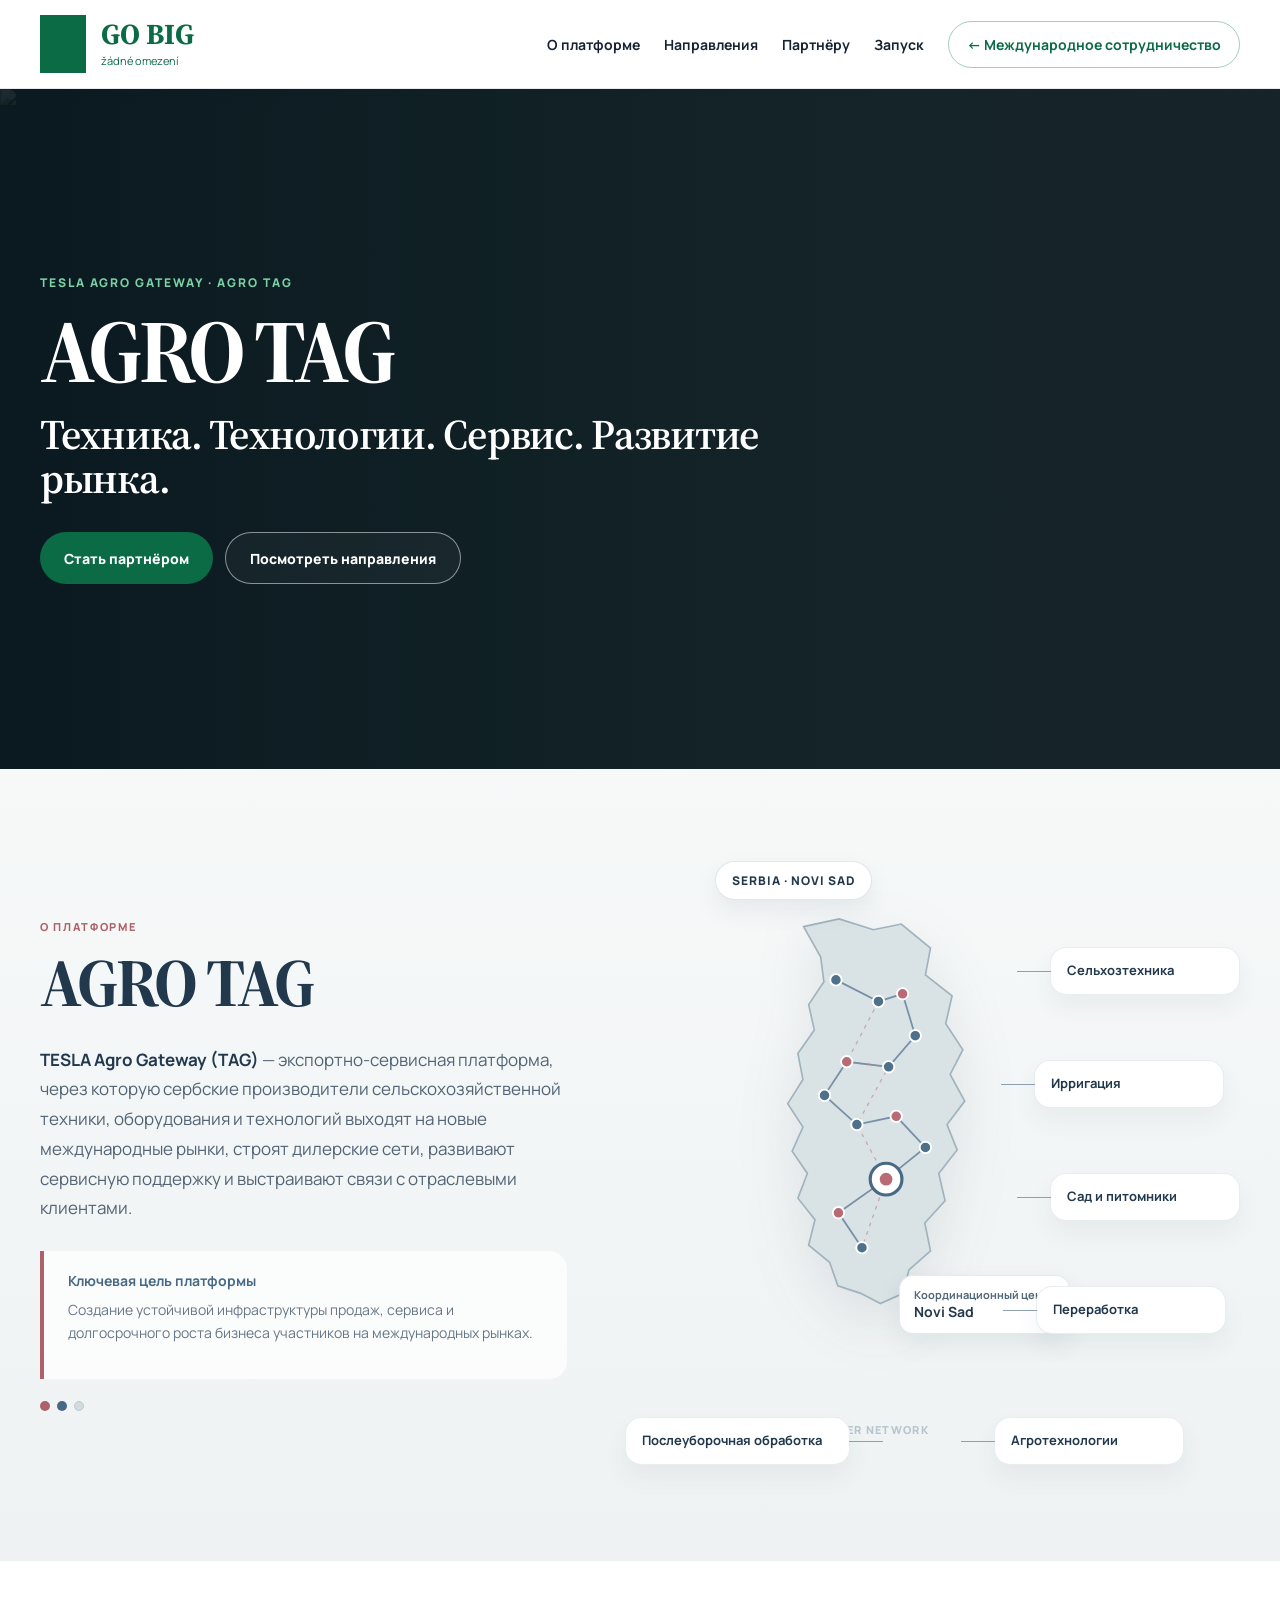
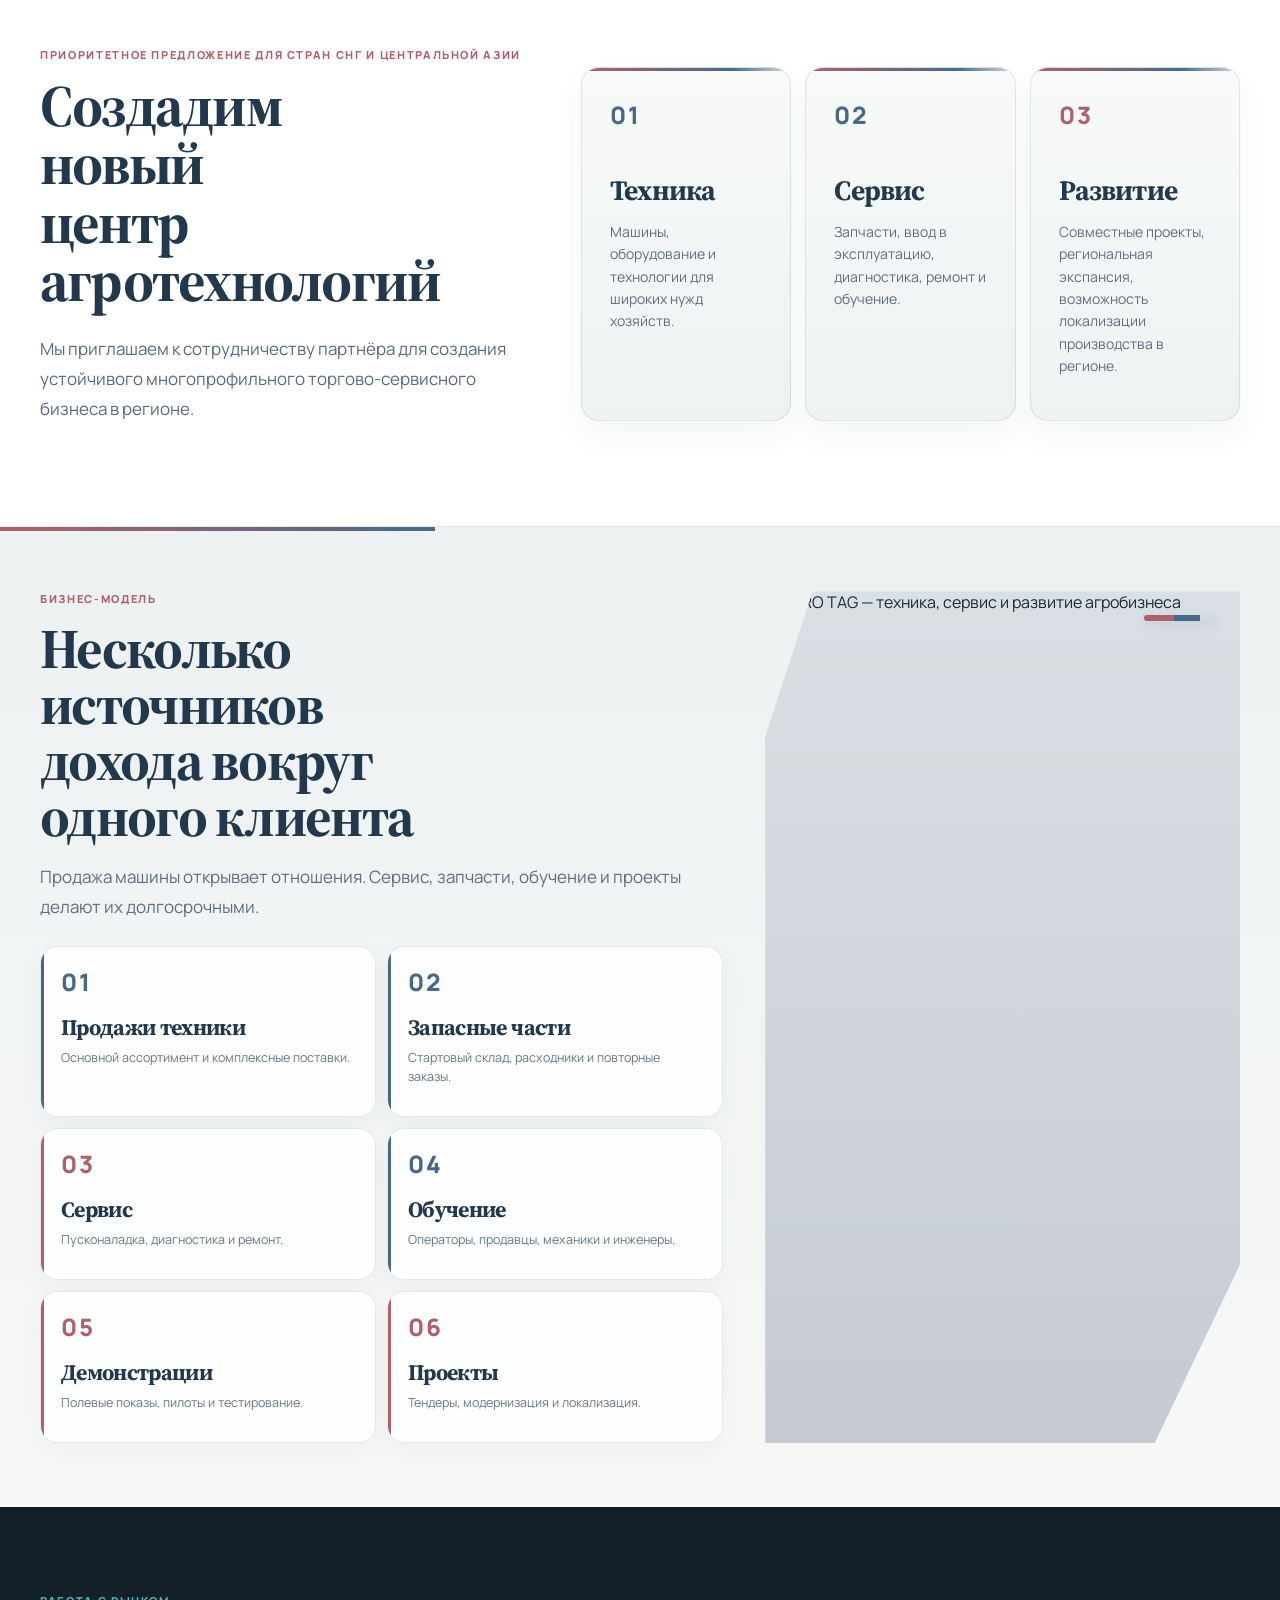
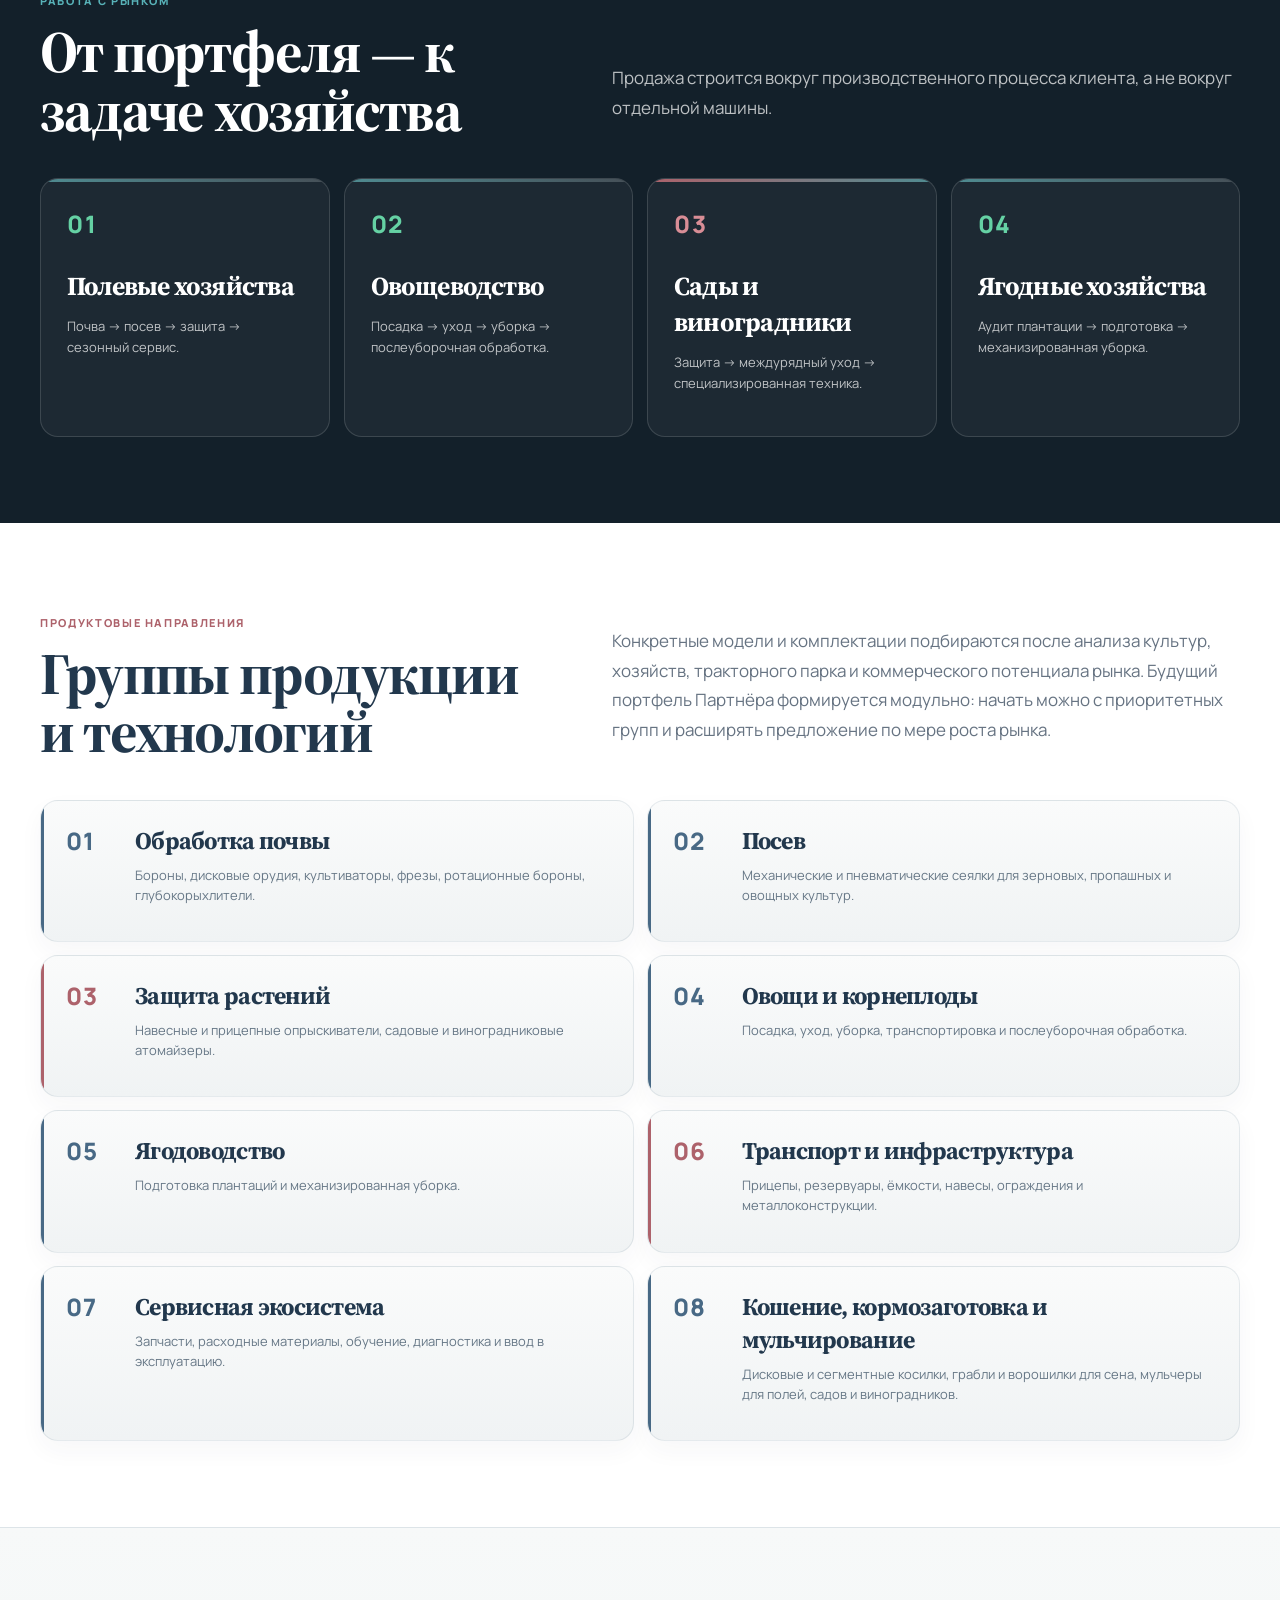
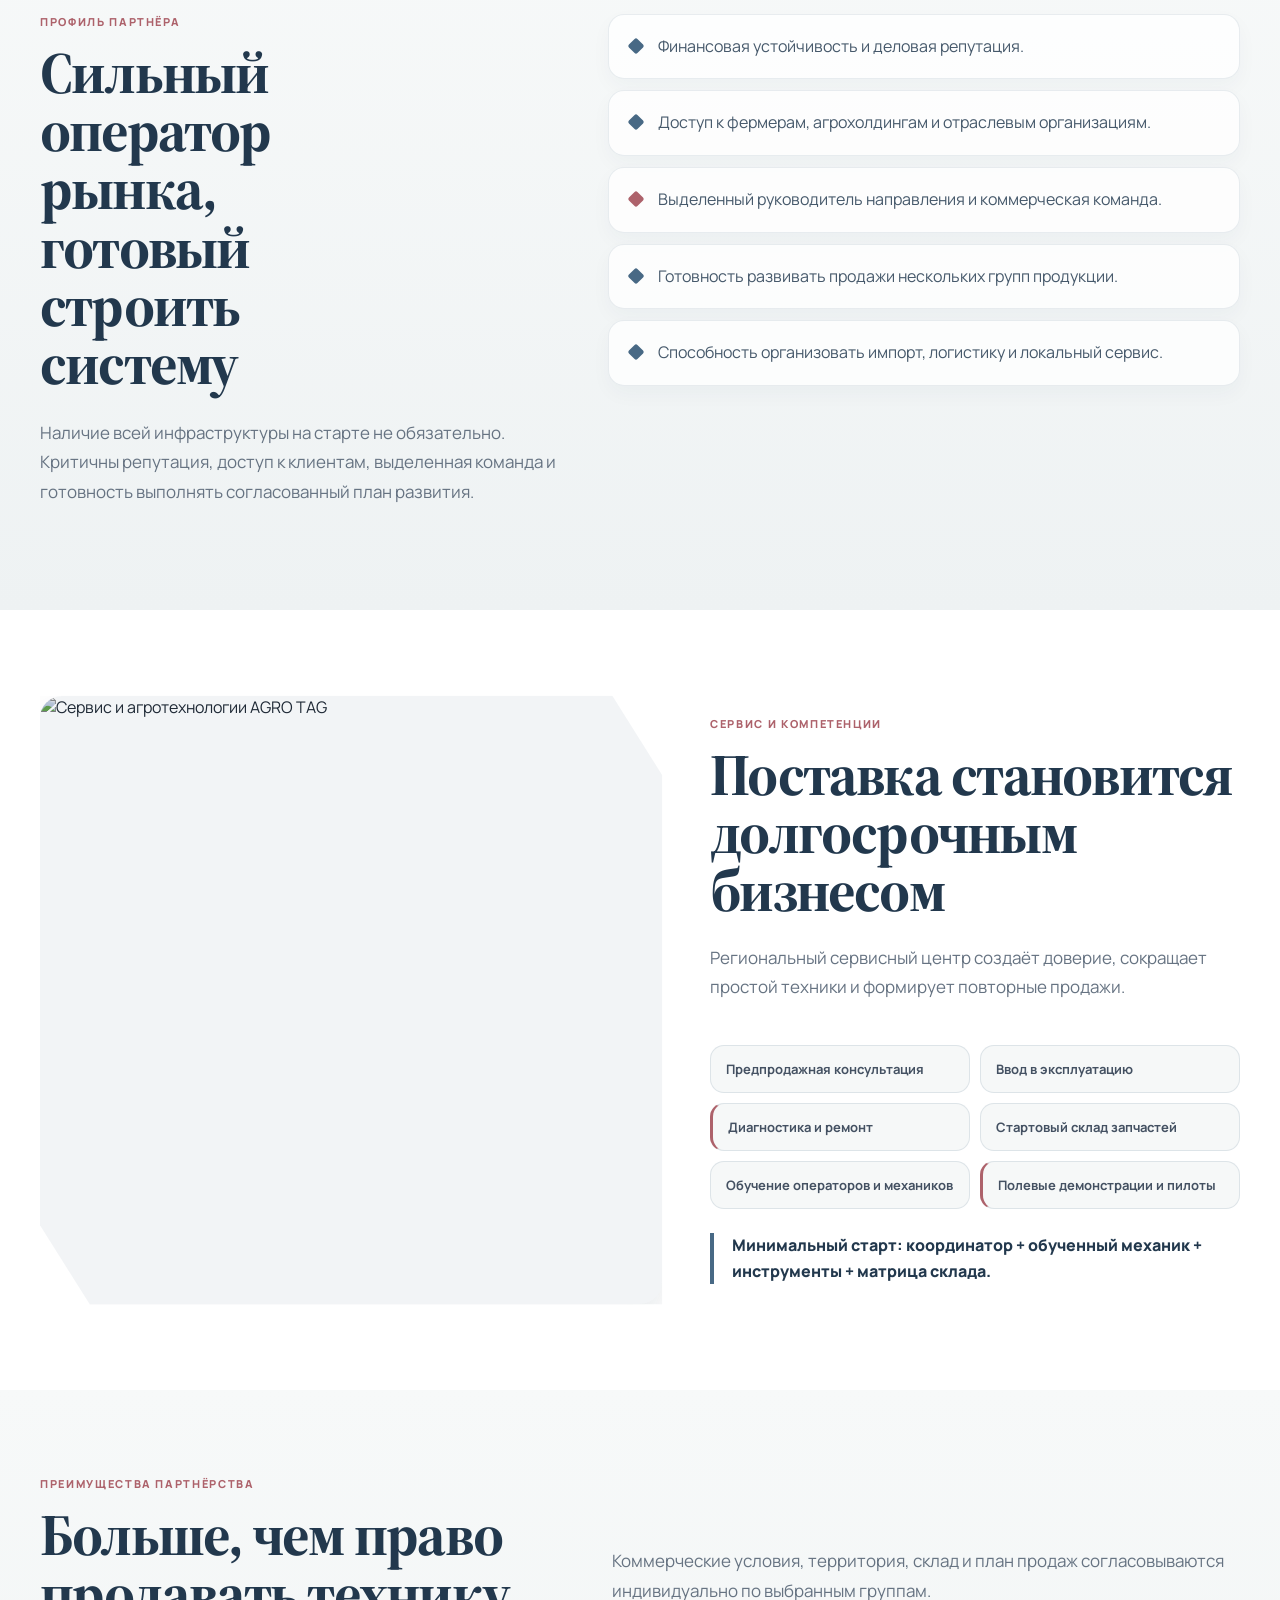
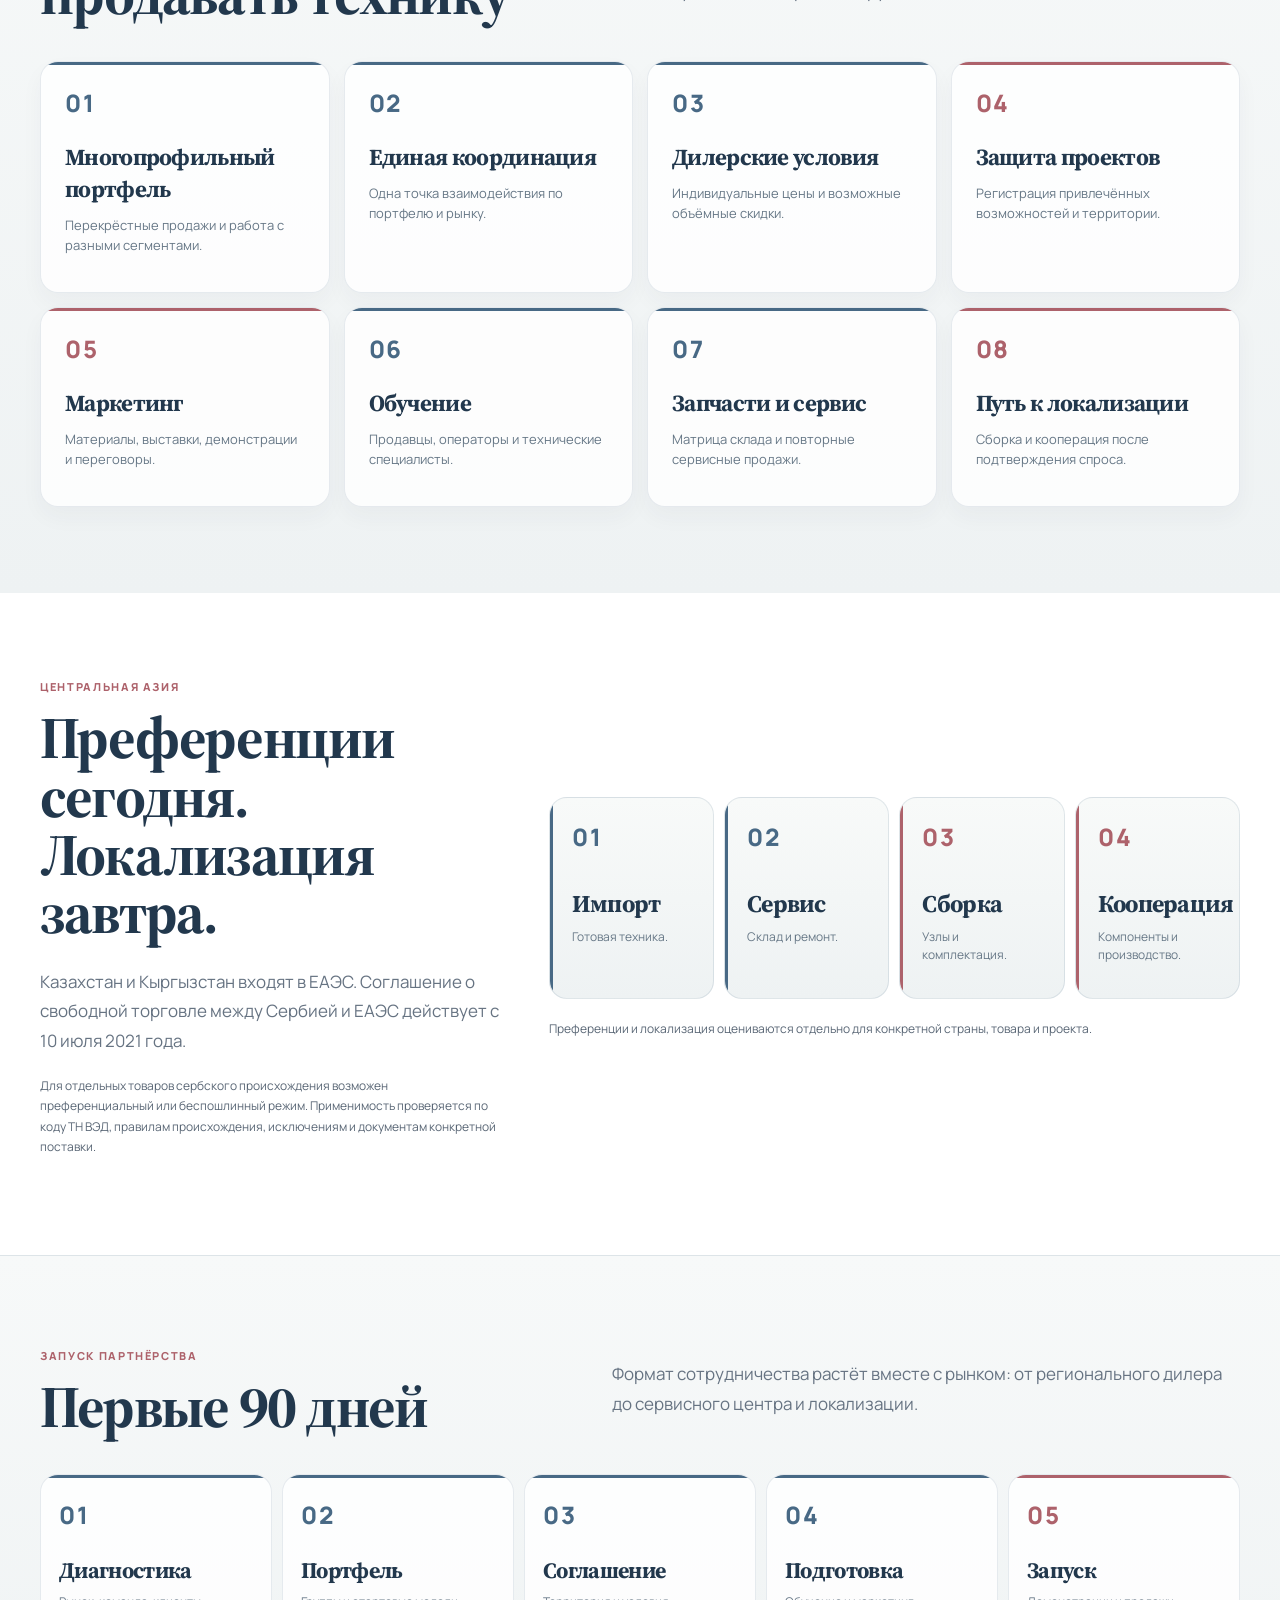
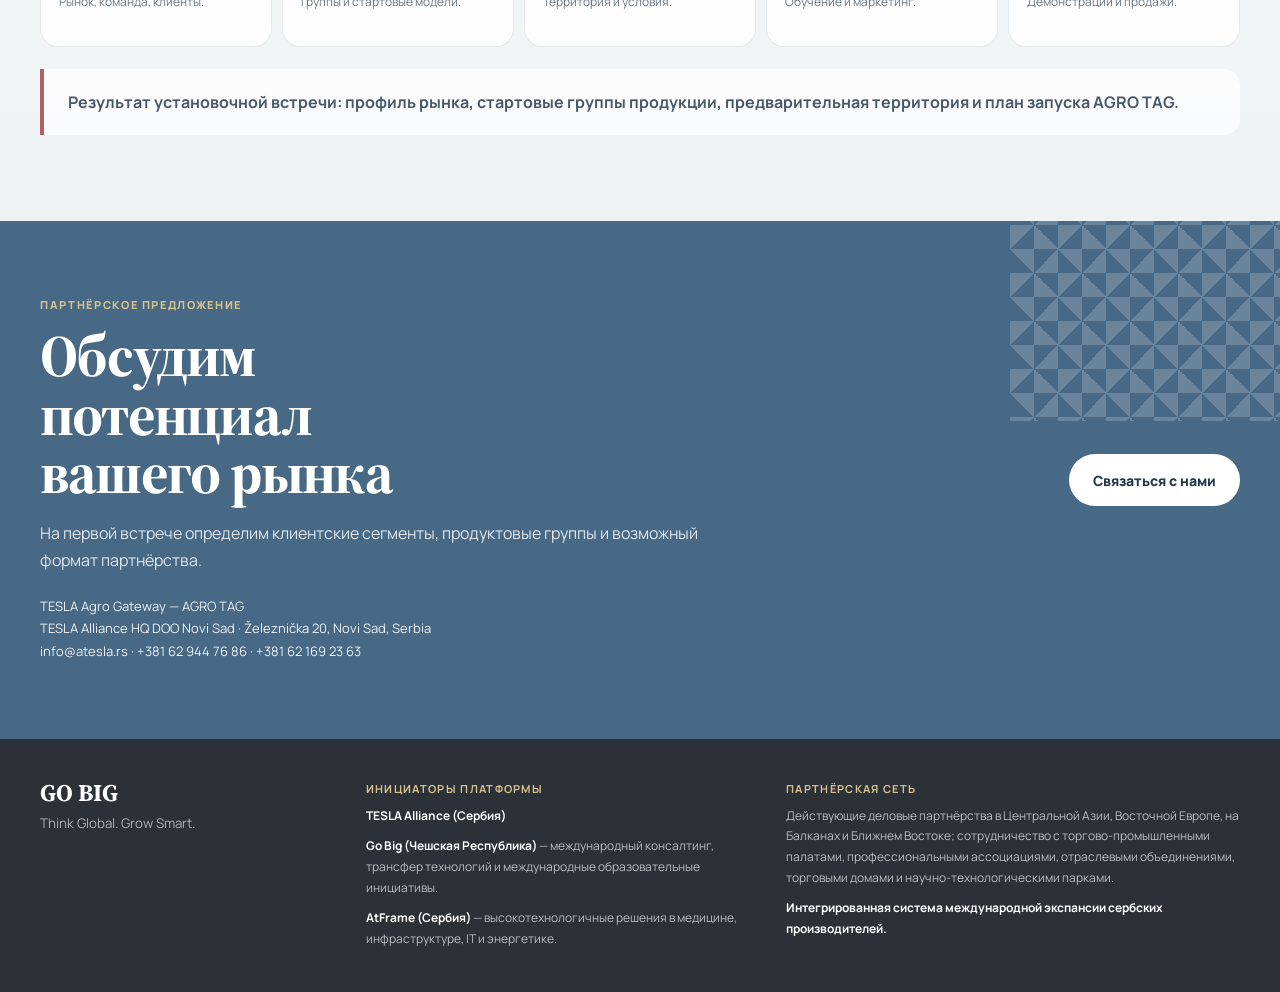
==== commit 0e906d0b: "Redesign Serbia visual in AGRO TAG platform block" ====
--- a/agro-tag.html
+++ b/agro-tag.html
@@ -26,6 +26,8 @@
 footer{padding:42px 0;background:#2c3138;color:#fff}.foot{display:grid;grid-template-columns:.75fr 1fr 1.2fr;gap:42px;align-items:start}.foot-brand strong{font:700 24px/1 var(--serif)}.foot-brand small{display:block;margin-top:8px;color:rgba(255,255,255,.62)}.foot-col b{display:block;margin-bottom:10px;color:#d7c28e;font-size:11px;letter-spacing:.12em;text-transform:uppercase}.foot-col p{margin:0;color:rgba(255,255,255,.68);font-size:12px;line-height:1.72}.foot-col p+p{margin-top:10px}.foot-col strong{color:#fff}
 @media(max-width:980px){.section-head,.presence-grid,.partner-shell,.service-shell,.asia-shell,.roles-shell,.revenue-shell{grid-template-columns:1fr}.serbia-map{min-height:560px}.serbia-map svg{left:10%;width:58%}.revenue-visual{min-height:470px;clip-path:polygon(6% 0,100% 0,100% 82%,86% 100%,0 100%,0 12%)}.benefit-grid{grid-template-columns:repeat(2,1fr)}.market-grid{grid-template-columns:repeat(2,1fr)}.launch-grid{grid-template-columns:repeat(3,1fr)}.cta-box{grid-template-columns:1fr}.foot{grid-template-columns:1fr 1fr}.nav{gap:12px}.hero{min-height:620px}}
 @media(max-width:700px){.wrap{width:calc(100% - 28px)}header{position:relative}.head{padding:14px 0;align-items:flex-start}.nav{display:none}.hero{min-height:650px}.hero-copy{padding:65px 0}.hero h1{font-size:58px}.hero h2{font-size:34px}section{padding:64px 0}.section-head{gap:20px}.flow,.revenue-grid,.market-grid,.products-grid,.benefit-grid,.ladder,.launch-grid,.service-list,.foot{grid-template-columns:1fr}.revenue{padding:54px 0}.revenue-copy h2{font-size:40px}.revenue-visual{min-height:350px;margin-top:8px}.service-image{min-height:360px}.cta{padding:62px 0}.roles-intro h2{font-size:48px}.serbia-map{min-height:820px;margin-top:12px}.serbia-map:before{font-size:72px;left:0;top:30%;opacity:.65}.serbia-map svg{position:relative;left:9%;top:0;width:82%;height:auto}.neighbor{font-size:9px}.map-label{position:relative;inset:auto!important;max-width:none;margin:8px 0;padding:12px 14px}.map-label:before{display:none}.palette-dots{margin-bottom:18px}}
+/* Clean Serbia visual: overrides only the right side of the platform block. */
+.serbia-map.clean-map{position:relative;min-height:620px;padding:24px 0;isolation:isolate}.serbia-map.clean-map:before{display:none}.map-badge{position:absolute;top:6px;left:94px;z-index:4;padding:10px 16px;border-radius:999px;background:#fff;border:1px solid rgba(72,105,133,.16);box-shadow:0 10px 24px rgba(41,62,82,.08);color:var(--deep);font-size:12px;font-weight:800;letter-spacing:.08em;text-transform:uppercase}.serbia-map.clean-map svg{position:absolute;z-index:1;left:62px;top:50px;width:330px;height:auto;filter:drop-shadow(0 20px 28px rgba(41,62,82,.11))}.serbia-map.clean-map .country{fill:#d9e2e5;stroke:#9fb2bd;stroke-width:2.6}.serbia-map.clean-map .route{fill:none;stroke:#6f89a1;stroke-width:2.8;opacity:.92}.serbia-map.clean-map .route.soft{stroke:#bd7c84;stroke-width:2;opacity:.58;stroke-dasharray:6 8}.serbia-map.clean-map .node{fill:#4f708b;stroke:#fff;stroke-width:3}.serbia-map.clean-map .node.accent{fill:#b96b75}.serbia-map.clean-map .hub{fill:#fff;stroke:#486985;stroke-width:5}.serbia-map.clean-map .hub-core{fill:#b96b75}.hub-label{position:absolute;left:278px;top:420px;z-index:4;padding:11px 14px;border-radius:14px;background:#fff;border:1px solid rgba(72,105,133,.14);box-shadow:0 10px 24px rgba(41,62,82,.08);color:#526679;font-size:11px;line-height:1.4;font-weight:700;white-space:nowrap}.hub-label strong{color:var(--deep);font-size:14px}.map-tag{position:absolute;z-index:4;min-width:190px;max-width:225px;padding:14px 16px;background:#fff;border:1px solid rgba(72,105,133,.12);border-radius:16px;box-shadow:0 12px 24px rgba(41,62,82,.06);color:var(--deep);font-size:13px;font-weight:700;line-height:1.35}.map-tag:before{content:"";position:absolute;top:50%;height:1px;background:#8197aa;opacity:.9}.map-tag.right:before{left:-34px;width:34px}.map-tag.left:before{right:-34px;width:34px}.t1{top:92px;right:0}.t2{top:205px;right:16px}.t3{top:318px;right:0}.t4{top:431px;right:14px}.t5{bottom:10px;left:4px;min-width:225px}.t6{bottom:10px;right:56px;min-width:190px}.serbia-caption{position:absolute;z-index:2;left:113px;bottom:38px;color:rgba(72,105,133,.34);font-size:11px;font-weight:800;letter-spacing:.12em;text-transform:uppercase}.palette-dots{margin-top:22px}@media(max-width:980px){.serbia-map.clean-map{min-height:760px;margin-top:18px}.map-badge{position:relative;top:auto;left:auto;display:inline-flex;margin:0 0 18px}.serbia-map.clean-map svg{position:relative;left:auto;top:auto;display:block;width:min(330px,72vw);margin:0 auto 18px}.hub-label{position:relative;left:auto;top:auto;width:max-content;margin:0 auto 16px}.map-tag{position:relative;inset:auto!important;min-width:0;max-width:none;margin:9px 0}.map-tag:before{display:none}.serbia-caption{display:none}}
 /* Final visual override for the combined AGRO TAG center / benefits block. The build step creates these classes. */
 .center-benefits-shell{grid-template-columns:1.05fr 1.35fr!important;gap:46px!important;align-items:start!important}.center-visual{min-height:420px!important;height:auto!important;background:#eef2f3!important}.center-visual img{position:static!important;inset:auto!important;width:100%!important;height:auto!important;max-height:none!important;object-fit:contain!important;object-position:center center!important;filter:brightness(1.08) saturate(1.04) contrast(1.01)!important;background:#eef2f3}.center-visual:after{display:none!important}@media(max-width:980px){.center-benefits-shell{grid-template-columns:1fr!important}.center-visual{min-height:0!important}}
 </style>
@@ -33,8 +35,8 @@
 <body>
 <header><div class="wrap head"><a class="brand" href="index.html"><span class="mark"></span><span><strong>GO BIG</strong><small>žádné omezení</small></span></a><nav class="nav"><a href="#model">О платформе</a><a href="#products">Направления</a><a href="#partner">Партнёру</a><a href="#launch">Запуск</a><a class="back" href="international.html">← Международное сотрудничество</a></nav></div></header>
 <main>
-<section class="hero"><img src="assets/project-plum-sum.png" alt="AGRO TAG — агротехнологии и развитие рынка"/><div class="wrap"><div class="hero-copy"><div class="eyebrow">TESLA Agro Gateway · AGRO TAG</div><h1>AGRO TAG</h1><h2>Техника. Технологии. Сервис. Развитие рынка.</h2><div class="buttons"><a class="btn primary" href="#contact">Стать партнёром</a><a class="btn secondary" href="#products">Посмотреть направления</a></div></div></div></section>
-<section class="roles" id="model"><div class="wrap roles-shell"><div class="roles-intro"><div class="kicker">О платформе</div><h2>AGRO TAG</h2><div class="roles-copy"><p><strong>TESLA Agro Gateway (TAG)</strong> — экспортно-сервисная платформа, через которую сербские производители сельскохозяйственной техники, оборудования и технологий выходят на новые международные рынки, строят дилерские сети, развивают сервисную поддержку и выстраивают связи с отраслевыми клиентами.</p></div><div class="platform-goal"><b>Ключевая цель платформы</b><p>Создание устойчивой инфраструктуры продаж, сервиса и долгосрочного роста бизнеса участников на международных рынках.</p></div><div class="palette-dots"><span></span><span></span><span></span></div></div><div class="serbia-map" aria-label="Участники платформы AGRO TAG в Сербии"><span class="neighbor n-hu">Hungary</span><span class="neighbor n-ro">Romania</span><span class="neighbor n-bg">Bulgaria</span><span class="neighbor n-mk">North Macedonia</span><span class="neighbor n-me">Montenegro</span><span class="neighbor n-ba">Bosnia &amp; Herzegovina</span><span class="neighbor n-hr">Croatia</span><svg viewBox="0 0 430 640" role="img" aria-label="Стилизованная карта Сербии"><path class="country" d="M143 39L187 22L231 35L274 26L310 55L303 86L335 111L326 143L348 174L333 205L349 237L326 264L341 296L321 326L334 357L311 386L319 417L294 443L301 474L274 501L278 529L252 548L244 579L218 594L197 618L172 596L143 585L133 555L108 535L116 502L94 475L106 444L88 414L101 382L84 351L98 319L83 289L101 260L95 229L116 200L110 168L131 140L126 108L145 80Z"/><path class="mesh" d="M175 92L231 126L284 113L302 177L251 215L190 201L143 244L194 291L262 270L319 313L278 360L214 348L159 391L204 438L269 426L302 481L245 527L189 505L147 548"/><path class="mesh-soft" d="M231 126L190 201L251 215L194 291L278 360L204 438L245 527M143 244L262 270L159 391L269 426"/><circle class="node" cx="175" cy="92" r="8"/><circle class="node" cx="231" cy="126" r="8"/><circle class="node-accent" cx="284" cy="113" r="8"/><circle class="node" cx="302" cy="177" r="8"/><circle class="node" cx="251" cy="215" r="8"/><circle class="node-accent" cx="190" cy="201" r="8"/><circle class="node" cx="143" cy="244" r="8"/><circle class="node" cx="194" cy="291" r="8"/><circle class="node-accent" cx="262" cy="270" r="8"/><circle class="node" cx="319" cy="313" r="8"/><circle class="core" cx="278" cy="360" r="22"/><circle class="core-inner" cx="278" cy="360" r="9"/><circle class="node" cx="214" cy="348" r="8"/><circle class="node-accent" cx="159" cy="391" r="8"/><circle class="node" cx="204" cy="438" r="8"/><circle class="node-accent" cx="269" cy="426" r="8"/><circle class="node" cx="302" cy="481" r="8"/><circle class="node" cx="245" cy="527" r="8"/><circle class="node-accent" cx="189" cy="505" r="8"/><circle class="node" cx="147" cy="548" r="8"/></svg><div class="map-label right label-1">Сельскохозяйственная техника</div><div class="map-label right label-2">Ирригационные системы</div><div class="map-label right label-3">Садоводческое и питомниковое оборудование</div><div class="map-label right label-4">Оборудование для переработки сельскохозяйственной продукции</div><div class="map-label right label-5">Агротехнологии и смежные решения</div><div class="map-label left label-6">Системы хранения и послеуборочной обработки</div></div></div></section>
+<section class="hero"><img src="assets/project-agriculture.png" alt="AGRO TAG — агротехнологии и развитие рынка"/><div class="wrap"><div class="hero-copy"><div class="eyebrow">TESLA Agro Gateway · AGRO TAG</div><h1>AGRO TAG</h1><h2>Техника. Технологии. Сервис. Развитие рынка.</h2><div class="buttons"><a class="btn primary" href="#contact">Стать партнёром</a><a class="btn secondary" href="#products">Посмотреть направления</a></div></div></div></section>
+<section class="roles" id="model"><div class="wrap roles-shell"><div class="roles-intro"><div class="kicker">О платформе</div><h2>AGRO TAG</h2><div class="roles-copy"><p><strong>TESLA Agro Gateway (TAG)</strong> — экспортно-сервисная платформа, через которую сербские производители сельскохозяйственной техники, оборудования и технологий выходят на новые международные рынки, строят дилерские сети, развивают сервисную поддержку и выстраивают связи с отраслевыми клиентами.</p></div><div class="platform-goal"><b>Ключевая цель платформы</b><p>Создание устойчивой инфраструктуры продаж, сервиса и долгосрочного роста бизнеса участников на международных рынках.</p></div><div class="palette-dots"><span></span><span></span><span></span></div></div><div class="serbia-map clean-map" aria-label="Производственная экосистема AGRO TAG в Сербии"><div class="map-badge">SERBIA · Novi Sad</div><svg viewBox="0 0 520 640" role="img" aria-label="Карта Сербии"><path class="country" d="M190 34L246 22L300 39L344 30L390 68L382 110L424 143L414 187L441 228L421 267L444 309L416 346L432 386L403 423L413 466L381 501L390 545L356 575L347 612L311 628L280 612L244 600L231 563L198 536L208 496L181 462L196 423L172 388L189 350L165 313L189 275L181 234L207 197L198 157L222 121L217 82Z"/><path class="route" d="M241 118L308 152L346 140L366 206L324 255L258 247L223 300L274 346L336 333L382 382L320 432L245 485L282 540"/><path class="route soft" d="M308 152L258 247L324 255L274 346L320 432L282 540"/><circle class="node" cx="241" cy="118" r="9"/><circle class="node" cx="308" cy="152" r="9"/><circle class="node accent" cx="346" cy="140" r="9"/><circle class="node" cx="366" cy="206" r="9"/><circle class="node" cx="324" cy="255" r="9"/><circle class="node accent" cx="258" cy="247" r="9"/><circle class="node" cx="223" cy="300" r="9"/><circle class="node" cx="274" cy="346" r="9"/><circle class="node accent" cx="336" cy="333" r="9"/><circle class="node" cx="382" cy="382" r="9"/><circle class="hub" cx="320" cy="432" r="25"/><circle class="hub-core" cx="320" cy="432" r="10"/><circle class="node accent" cx="245" cy="485" r="9"/><circle class="node" cx="282" cy="540" r="9"/></svg><div class="hub-label">Координационный центр<br><strong>Novi Sad</strong></div><div class="map-tag right t1">Сельхозтехника</div><div class="map-tag right t2">Ирригация</div><div class="map-tag right t3">Сад и питомники</div><div class="map-tag right t4">Переработка</div><div class="map-tag left t5">Послеуборочная обработка</div><div class="map-tag right t6">Агротехнологии</div><div class="serbia-caption">Serbian producer network</div></div></div></section>
 <section class="presence"><div class="wrap presence-grid"><div class="presence-copy"><div class="kicker">Приоритетное предложение для стран СНГ и Центральной Азии</div><h2>Создадим новый центр агротехнологий</h2><p class="lead">Мы приглашаем к сотрудничеству партнёра для создания устойчивого многопрофильного торгово-сервисного бизнеса в регионе.</p></div><div class="flow"><article class="flow-card"><b>01</b><h3>Техника</h3><p>Машины, оборудование и технологии для широких нужд хозяйств.</p></article><article class="flow-card"><b>02</b><h3>Сервис</h3><p>Запчасти, ввод в эксплуатацию, диагностика, ремонт и обучение.</p></article><article class="flow-card"><b>03</b><h3>Развитие</h3><p>Совместные проекты, региональная экспансия, возможность локализации производства в регионе.</p></article></div></div></section>
 <section class="revenue"><div class="wrap revenue-shell"><div class="revenue-copy"><div class="kicker">Бизнес-модель</div><h2>Несколько источников дохода вокруг одного клиента</h2><p class="lead">Продажа машины открывает отношения. Сервис, запчасти, обучение и проекты делают их долгосрочными.</p><div class="revenue-grid"><article class="mini"><b>01</b><h3>Продажи техники</h3><p>Основной ассортимент и комплексные поставки.</p></article><article class="mini"><b>02</b><h3>Запасные части</h3><p>Стартовый склад, расходники и повторные заказы.</p></article><article class="mini"><b>03</b><h3>Сервис</h3><p>Пусконаладка, диагностика и ремонт.</p></article><article class="mini"><b>04</b><h3>Обучение</h3><p>Операторы, продавцы, механики и инженеры.</p></article><article class="mini"><b>05</b><h3>Демонстрации</h3><p>Полевые показы, пилоты и тестирование.</p></article><article class="mini"><b>06</b><h3>Проекты</h3><p>Тендеры, модернизация и локализация.</p></article></div></div><div class="revenue-visual"><img src="assets/project-agriculture.png" alt="AGRO TAG — техника, сервис и развитие агробизнеса"/></div></div></section>
 <section class="market"><div class="wrap"><div class="section-head"><div><div class="kicker">Работа с рынком</div><h2>От портфеля — к задаче хозяйства</h2></div><p class="lead">Продажа строится вокруг производственного процесса клиента, а не вокруг отдельной машины.</p></div><div class="market-grid"><article class="market-card"><b>01</b><h3>Полевые хозяйства</h3><p>Почва → посев → защита → сезонный сервис.</p></article><article class="market-card"><b>02</b><h3>Овощеводство</h3><p>Посадка → уход → уборка → послеуборочная обработка.</p></article><article class="market-card"><b>03</b><h3>Сады и виноградники</h3><p>Защита → междурядный уход → специализированная техника.</p></article><article class="market-card"><b>04</b><h3>Ягодные хозяйства</h3><p>Аудит плантации → подготовка → механизированная уборка.</p></article></div></div></section>
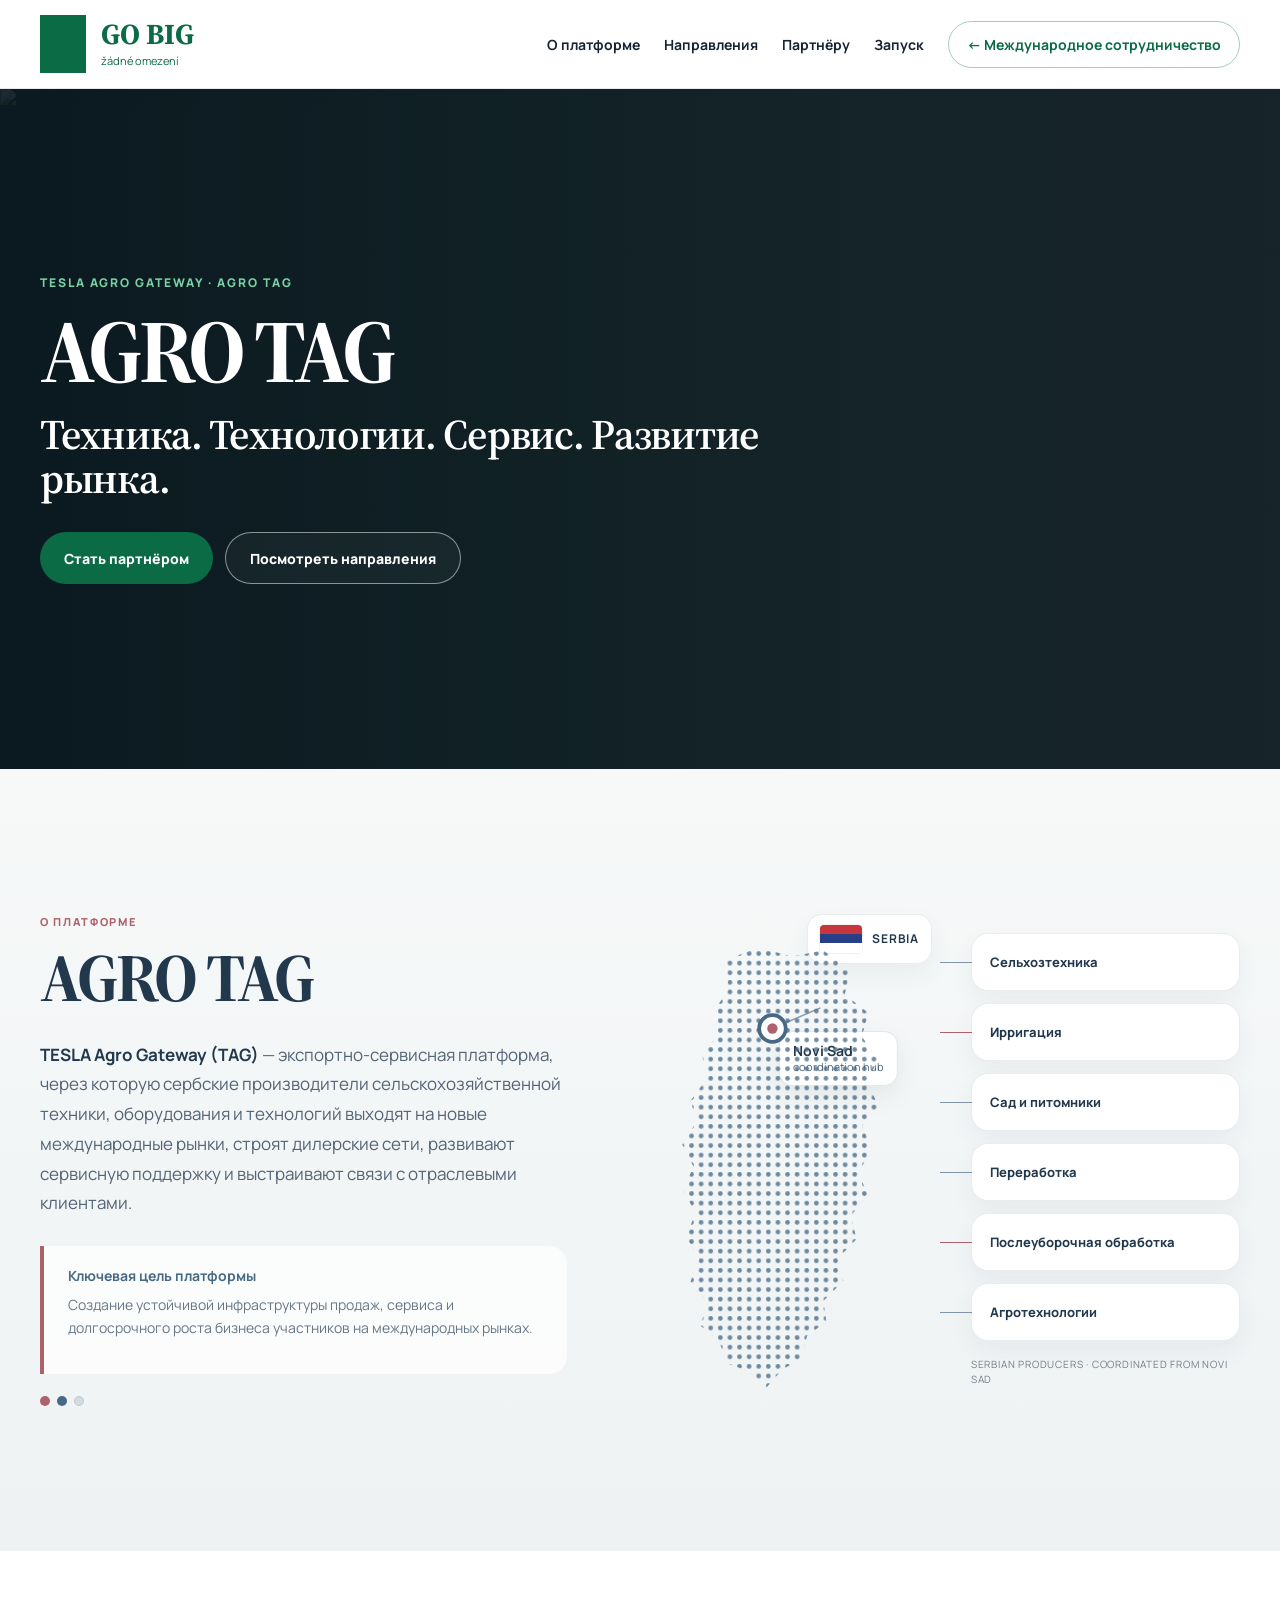
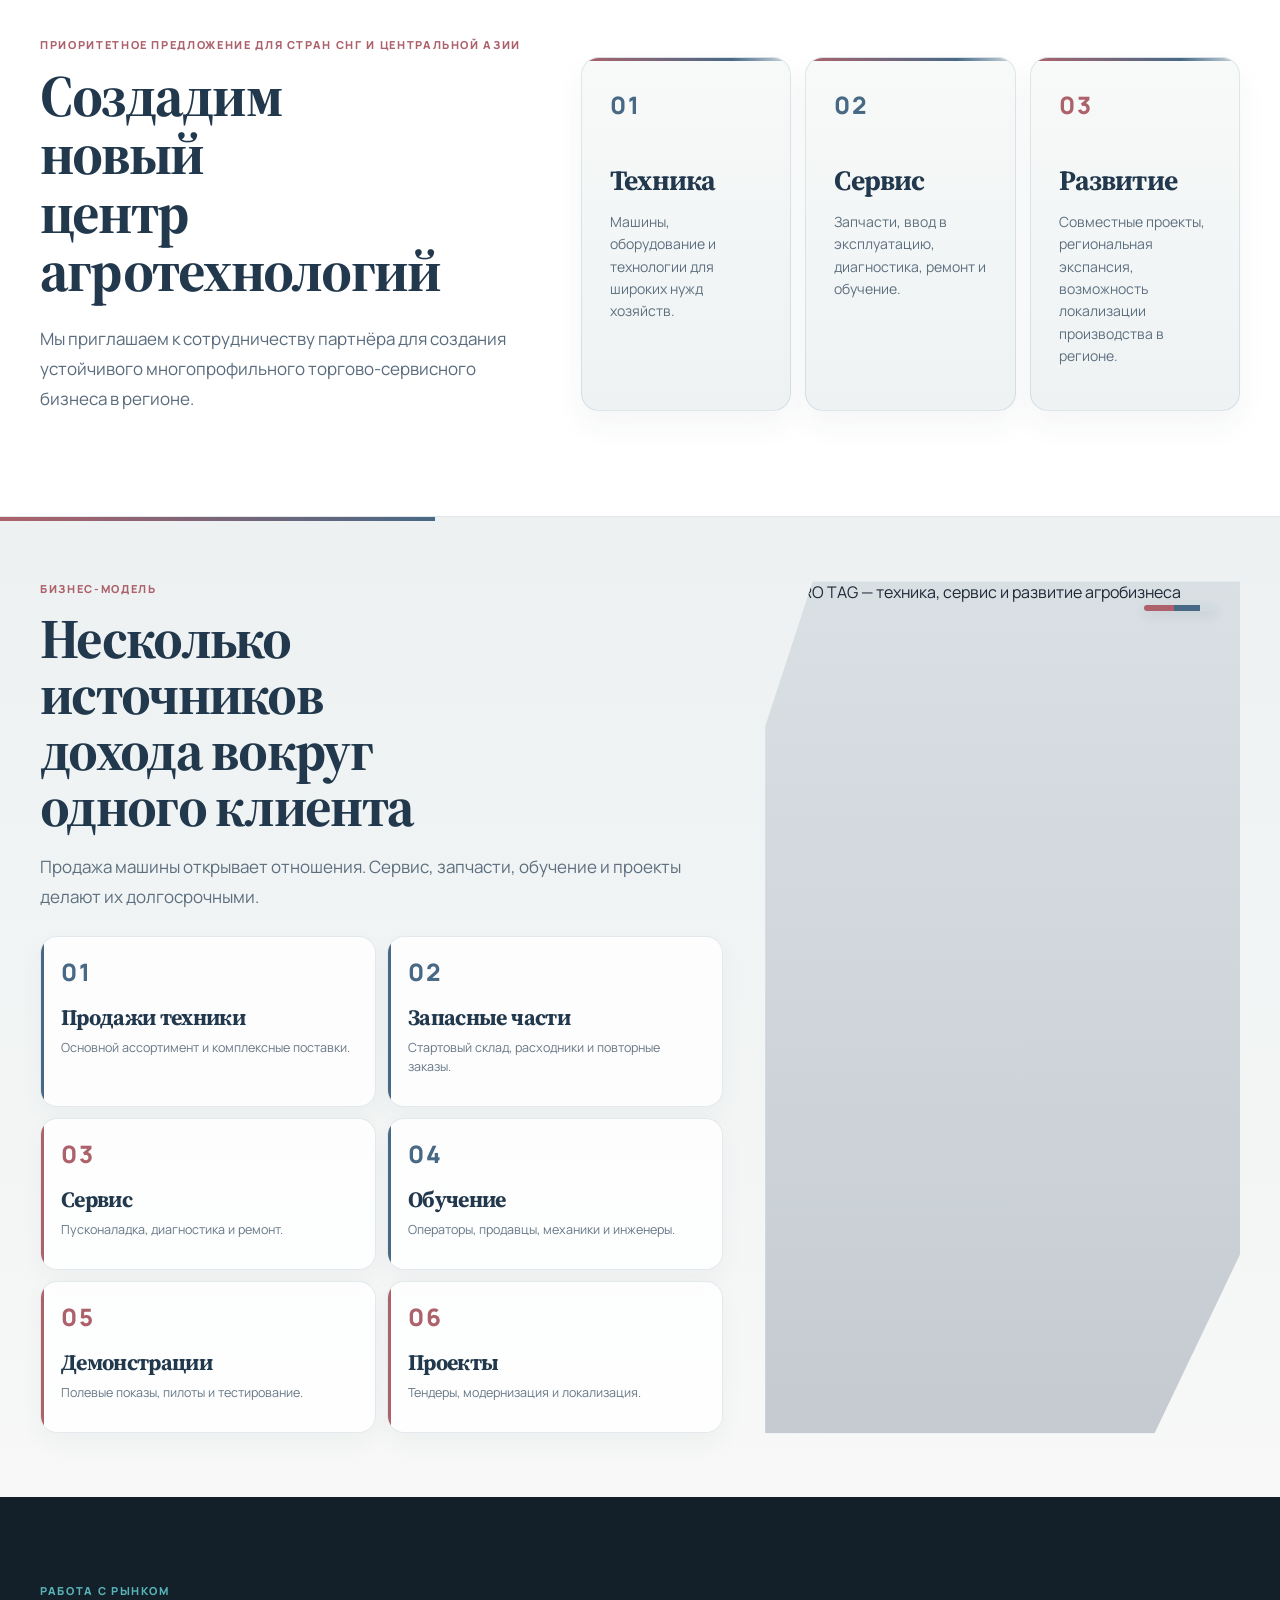
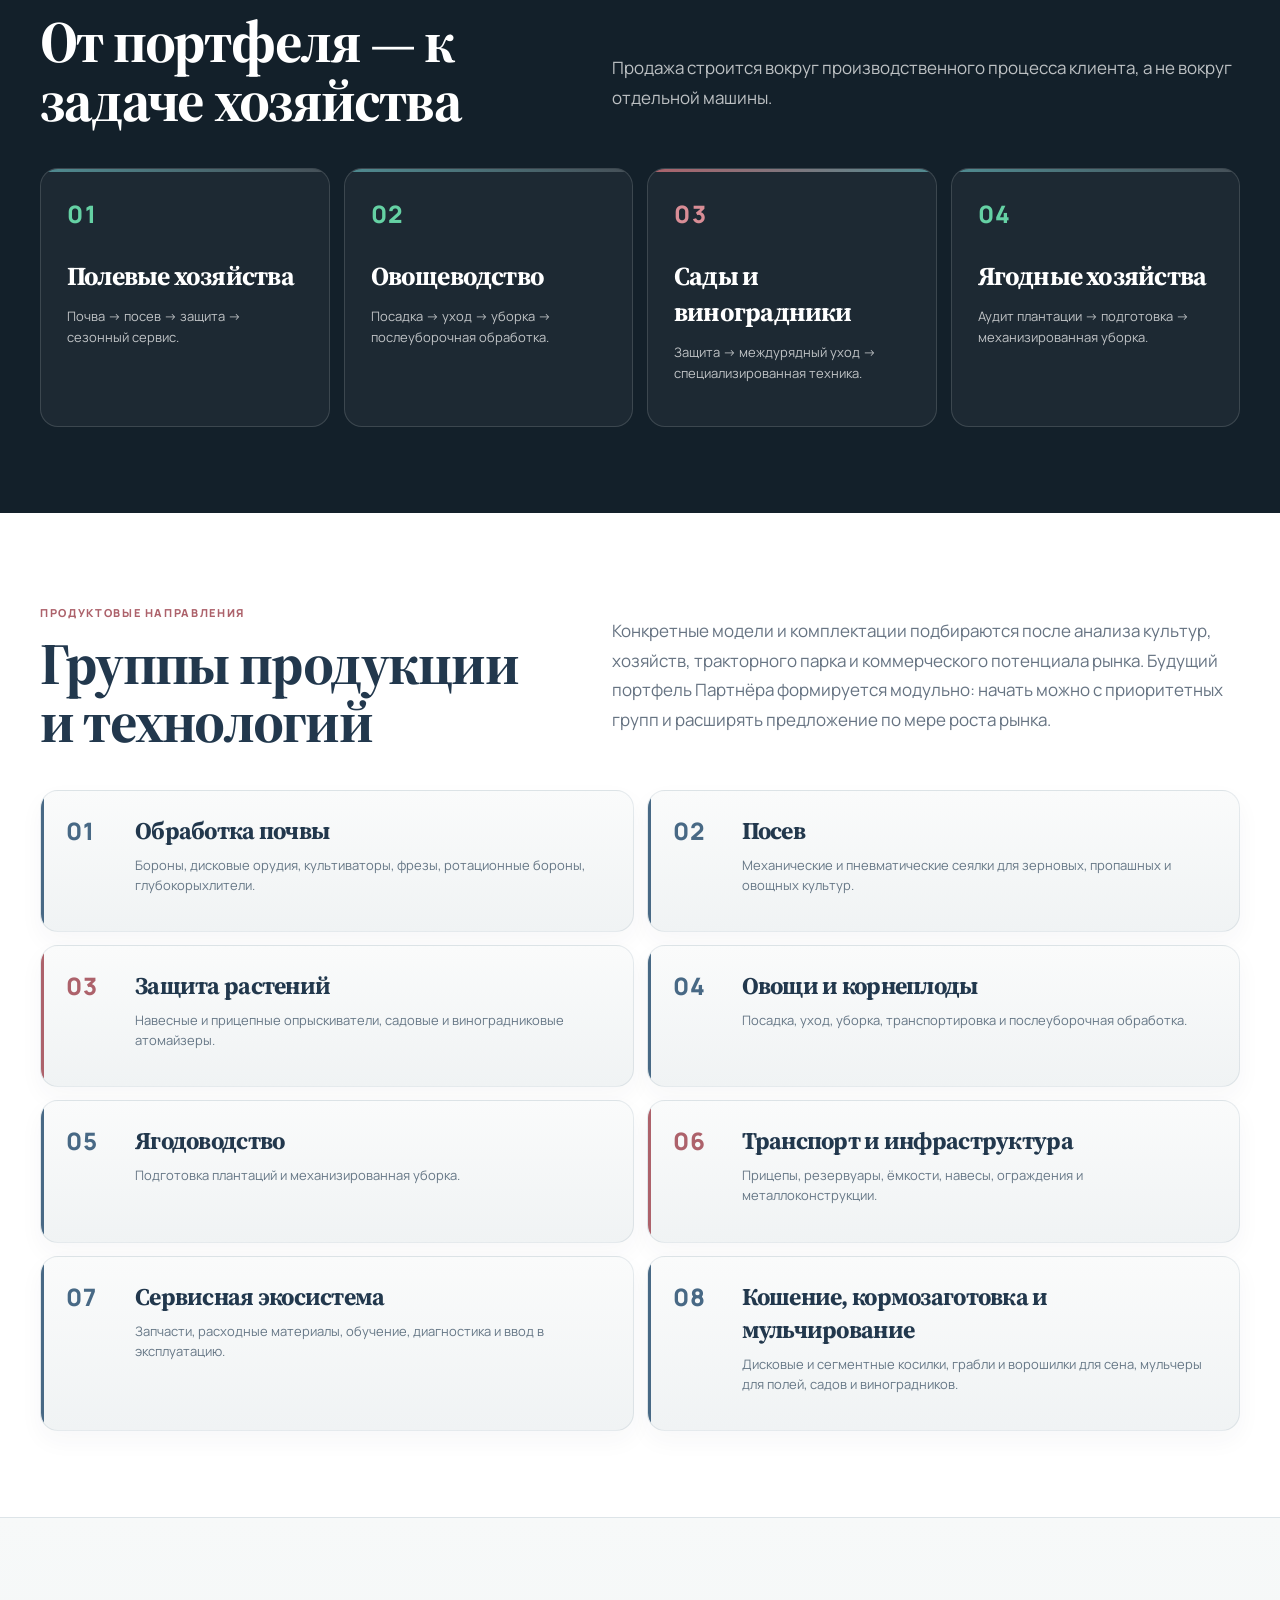
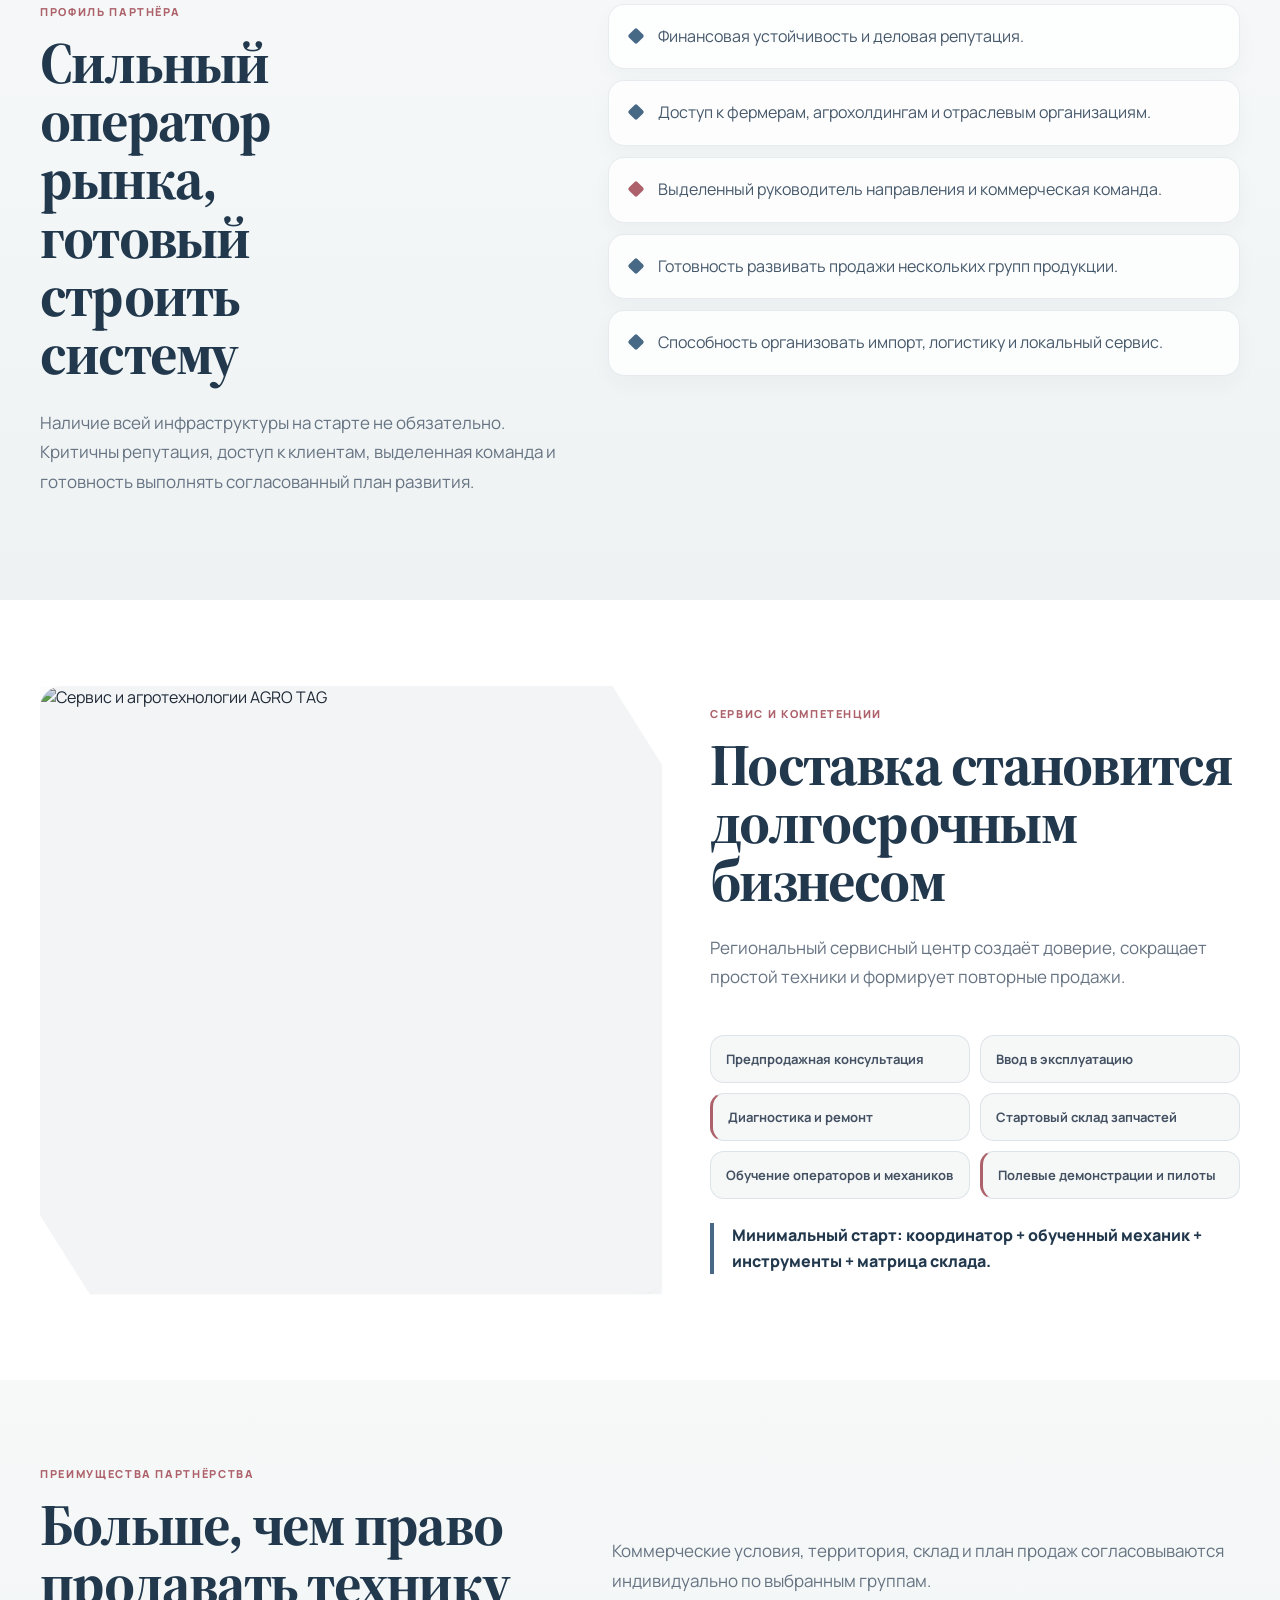
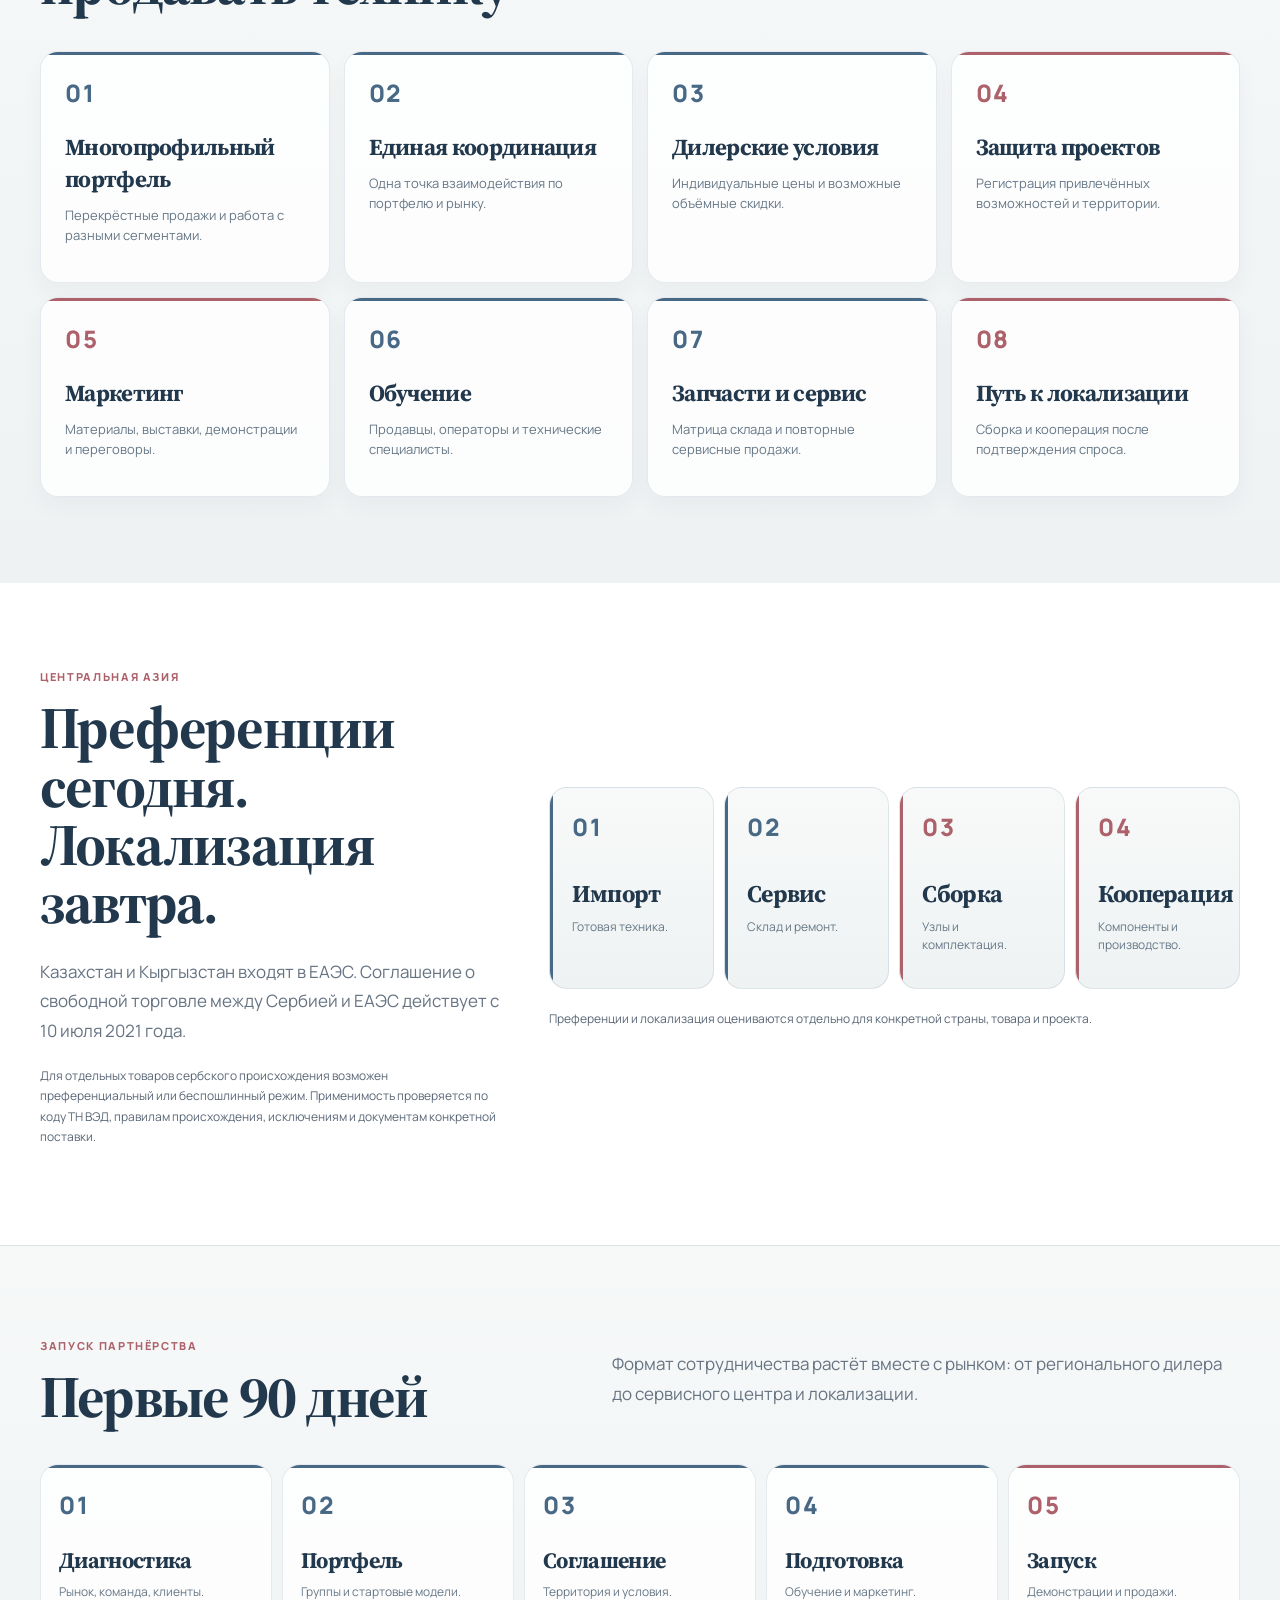
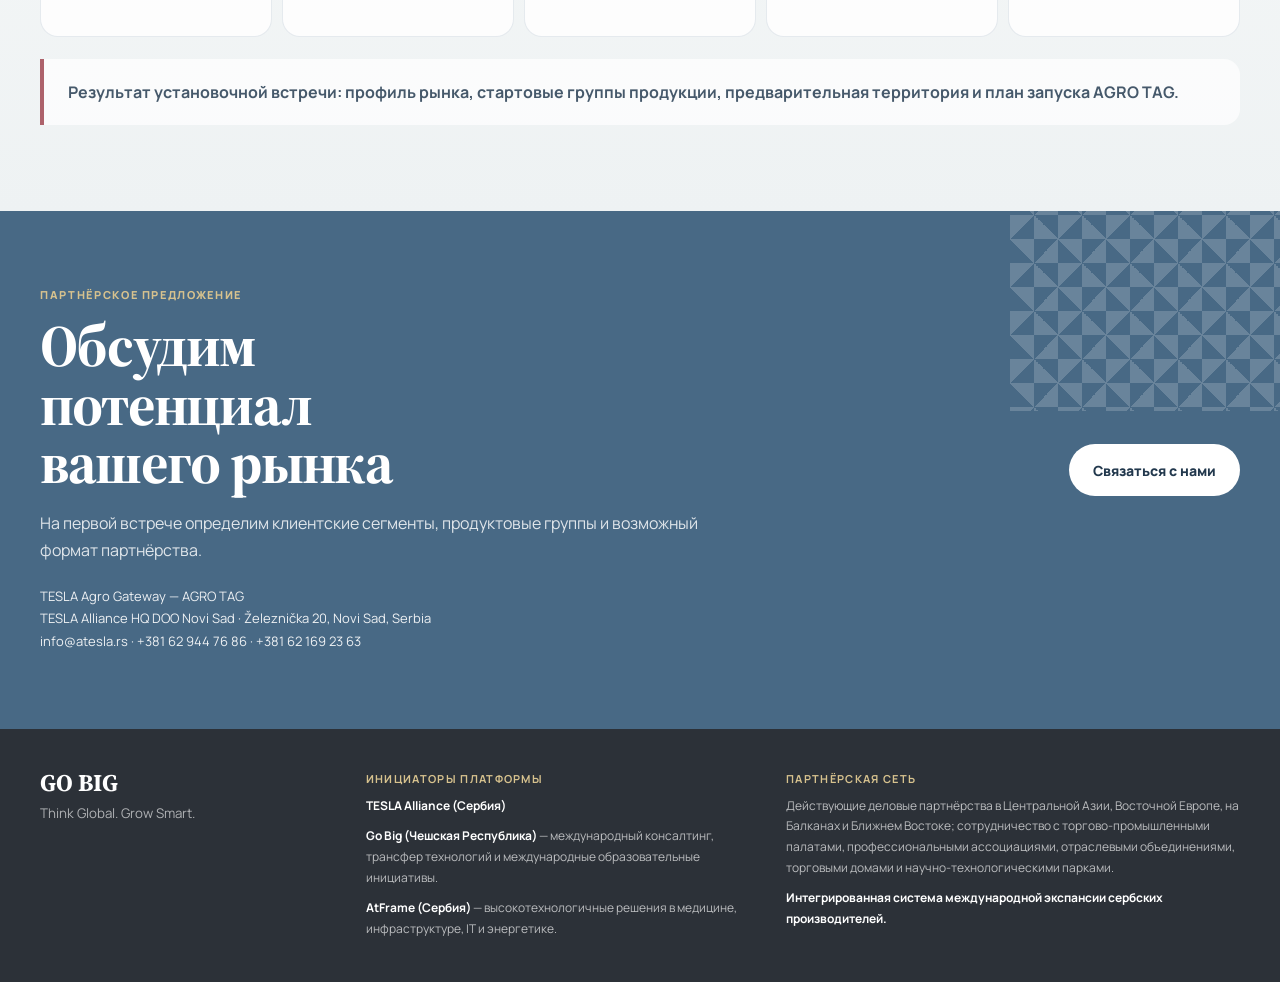
==== commit 05adc1a0: "Use dotted Serbia concept in AGRO TAG platform visual" ====
--- a/agro-tag.html
+++ b/agro-tag.html
@@ -26,8 +26,8 @@
 footer{padding:42px 0;background:#2c3138;color:#fff}.foot{display:grid;grid-template-columns:.75fr 1fr 1.2fr;gap:42px;align-items:start}.foot-brand strong{font:700 24px/1 var(--serif)}.foot-brand small{display:block;margin-top:8px;color:rgba(255,255,255,.62)}.foot-col b{display:block;margin-bottom:10px;color:#d7c28e;font-size:11px;letter-spacing:.12em;text-transform:uppercase}.foot-col p{margin:0;color:rgba(255,255,255,.68);font-size:12px;line-height:1.72}.foot-col p+p{margin-top:10px}.foot-col strong{color:#fff}
 @media(max-width:980px){.section-head,.presence-grid,.partner-shell,.service-shell,.asia-shell,.roles-shell,.revenue-shell{grid-template-columns:1fr}.serbia-map{min-height:560px}.serbia-map svg{left:10%;width:58%}.revenue-visual{min-height:470px;clip-path:polygon(6% 0,100% 0,100% 82%,86% 100%,0 100%,0 12%)}.benefit-grid{grid-template-columns:repeat(2,1fr)}.market-grid{grid-template-columns:repeat(2,1fr)}.launch-grid{grid-template-columns:repeat(3,1fr)}.cta-box{grid-template-columns:1fr}.foot{grid-template-columns:1fr 1fr}.nav{gap:12px}.hero{min-height:620px}}
 @media(max-width:700px){.wrap{width:calc(100% - 28px)}header{position:relative}.head{padding:14px 0;align-items:flex-start}.nav{display:none}.hero{min-height:650px}.hero-copy{padding:65px 0}.hero h1{font-size:58px}.hero h2{font-size:34px}section{padding:64px 0}.section-head{gap:20px}.flow,.revenue-grid,.market-grid,.products-grid,.benefit-grid,.ladder,.launch-grid,.service-list,.foot{grid-template-columns:1fr}.revenue{padding:54px 0}.revenue-copy h2{font-size:40px}.revenue-visual{min-height:350px;margin-top:8px}.service-image{min-height:360px}.cta{padding:62px 0}.roles-intro h2{font-size:48px}.serbia-map{min-height:820px;margin-top:12px}.serbia-map:before{font-size:72px;left:0;top:30%;opacity:.65}.serbia-map svg{position:relative;left:9%;top:0;width:82%;height:auto}.neighbor{font-size:9px}.map-label{position:relative;inset:auto!important;max-width:none;margin:8px 0;padding:12px 14px}.map-label:before{display:none}.palette-dots{margin-bottom:18px}}
-/* Clean Serbia visual: overrides only the right side of the platform block. */
-.serbia-map.clean-map{position:relative;min-height:620px;padding:24px 0;isolation:isolate}.serbia-map.clean-map:before{display:none}.map-badge{position:absolute;top:6px;left:94px;z-index:4;padding:10px 16px;border-radius:999px;background:#fff;border:1px solid rgba(72,105,133,.16);box-shadow:0 10px 24px rgba(41,62,82,.08);color:var(--deep);font-size:12px;font-weight:800;letter-spacing:.08em;text-transform:uppercase}.serbia-map.clean-map svg{position:absolute;z-index:1;left:62px;top:50px;width:330px;height:auto;filter:drop-shadow(0 20px 28px rgba(41,62,82,.11))}.serbia-map.clean-map .country{fill:#d9e2e5;stroke:#9fb2bd;stroke-width:2.6}.serbia-map.clean-map .route{fill:none;stroke:#6f89a1;stroke-width:2.8;opacity:.92}.serbia-map.clean-map .route.soft{stroke:#bd7c84;stroke-width:2;opacity:.58;stroke-dasharray:6 8}.serbia-map.clean-map .node{fill:#4f708b;stroke:#fff;stroke-width:3}.serbia-map.clean-map .node.accent{fill:#b96b75}.serbia-map.clean-map .hub{fill:#fff;stroke:#486985;stroke-width:5}.serbia-map.clean-map .hub-core{fill:#b96b75}.hub-label{position:absolute;left:278px;top:420px;z-index:4;padding:11px 14px;border-radius:14px;background:#fff;border:1px solid rgba(72,105,133,.14);box-shadow:0 10px 24px rgba(41,62,82,.08);color:#526679;font-size:11px;line-height:1.4;font-weight:700;white-space:nowrap}.hub-label strong{color:var(--deep);font-size:14px}.map-tag{position:absolute;z-index:4;min-width:190px;max-width:225px;padding:14px 16px;background:#fff;border:1px solid rgba(72,105,133,.12);border-radius:16px;box-shadow:0 12px 24px rgba(41,62,82,.06);color:var(--deep);font-size:13px;font-weight:700;line-height:1.35}.map-tag:before{content:"";position:absolute;top:50%;height:1px;background:#8197aa;opacity:.9}.map-tag.right:before{left:-34px;width:34px}.map-tag.left:before{right:-34px;width:34px}.t1{top:92px;right:0}.t2{top:205px;right:16px}.t3{top:318px;right:0}.t4{top:431px;right:14px}.t5{bottom:10px;left:4px;min-width:225px}.t6{bottom:10px;right:56px;min-width:190px}.serbia-caption{position:absolute;z-index:2;left:113px;bottom:38px;color:rgba(72,105,133,.34);font-size:11px;font-weight:800;letter-spacing:.12em;text-transform:uppercase}.palette-dots{margin-top:22px}@media(max-width:980px){.serbia-map.clean-map{min-height:760px;margin-top:18px}.map-badge{position:relative;top:auto;left:auto;display:inline-flex;margin:0 0 18px}.serbia-map.clean-map svg{position:relative;left:auto;top:auto;display:block;width:min(330px,72vw);margin:0 auto 18px}.hub-label{position:relative;left:auto;top:auto;width:max-content;margin:0 auto 16px}.map-tag{position:relative;inset:auto!important;min-width:0;max-width:none;margin:9px 0}.map-tag:before{display:none}.serbia-caption{display:none}}
+/* Dotted Serbia concept: visual only, left platform copy is unchanged. */
+.serbia-map.dot-map{position:relative;min-height:610px;padding:10px 0 10px;display:grid;grid-template-columns:minmax(300px,.92fr) minmax(220px,.78fr);gap:32px;align-items:center;isolation:isolate}.serbia-map.dot-map:before{display:none}.dot-map-visual{position:relative;min-height:560px;display:grid;place-items:center}.dot-map svg{position:relative!important;left:auto!important;top:auto!important;width:100%!important;height:auto!important;max-width:370px;filter:none!important;overflow:visible}.dot-map .dot-shape{fill:url(#dotPattern);stroke:none}.dot-map .novi-ring{fill:#fff;stroke:var(--blue);stroke-width:5}.dot-map .novi-core{fill:var(--rose)}.dot-map .novi-line{stroke:var(--blue);stroke-width:2;opacity:.65}.dot-map .novi-caption{position:absolute;left:52%;top:27%;transform:translateX(-6%);padding:10px 13px;border-radius:14px;background:#fff;border:1px solid rgba(72,105,133,.15);box-shadow:0 10px 24px rgba(41,62,82,.08);color:#51667a;font-size:11px;line-height:1.3;white-space:nowrap}.dot-map .novi-caption strong{display:block;color:var(--deep);font-size:14px}.serbia-flag-badge{position:absolute;right:2%;top:6%;display:flex;align-items:center;gap:10px;padding:10px 12px;border-radius:15px;background:rgba(255,255,255,.92);border:1px solid rgba(72,105,133,.12);box-shadow:0 10px 24px rgba(41,62,82,.06)}.flag-mini{width:42px;height:28px;border-radius:4px;overflow:hidden;box-shadow:0 0 0 1px rgba(0,0,0,.05)}.flag-mini i{display:block;height:33.333%}.flag-mini i:nth-child(1){background:#C6363C}.flag-mini i:nth-child(2){background:#273F87}.flag-mini i:nth-child(3){background:#fff}.serbia-flag-badge b{font-size:12px;letter-spacing:.08em;color:var(--deep)}.dot-map-list{display:grid;gap:12px;align-content:center}.dot-map-tag{position:relative;min-height:58px;padding:17px 18px;border-radius:17px;background:#fff;border:1px solid rgba(72,105,133,.12);box-shadow:0 10px 24px rgba(41,62,82,.055);display:flex;align-items:center;color:var(--deep);font-size:13px;font-weight:750;line-height:1.3}.dot-map-tag:before{content:"";position:absolute;left:-32px;top:50%;width:32px;height:1px;background:#8095a8}.dot-map-tag:nth-child(2):before,.dot-map-tag:nth-child(5):before{background:var(--rose)}.dot-map-note{margin-top:4px;color:#70808e;font-size:10px;line-height:1.5;text-transform:uppercase;letter-spacing:.08em}@media(max-width:980px){.serbia-map.dot-map{grid-template-columns:1fr;gap:18px;min-height:auto}.dot-map-visual{min-height:460px}.dot-map-list{grid-template-columns:repeat(2,minmax(0,1fr));gap:10px}.dot-map-tag:before{display:none}.serbia-flag-badge{right:8%;top:3%}}@media(max-width:700px){.dot-map-visual{min-height:400px}.dot-map svg{max-width:310px}.dot-map-list{grid-template-columns:1fr}.serbia-flag-badge{position:relative;right:auto;top:auto;width:max-content;margin:0 auto 10px}.dot-map .novi-caption{left:56%;top:25%}}
 /* Final visual override for the combined AGRO TAG center / benefits block. The build step creates these classes. */
 .center-benefits-shell{grid-template-columns:1.05fr 1.35fr!important;gap:46px!important;align-items:start!important}.center-visual{min-height:420px!important;height:auto!important;background:#eef2f3!important}.center-visual img{position:static!important;inset:auto!important;width:100%!important;height:auto!important;max-height:none!important;object-fit:contain!important;object-position:center center!important;filter:brightness(1.08) saturate(1.04) contrast(1.01)!important;background:#eef2f3}.center-visual:after{display:none!important}@media(max-width:980px){.center-benefits-shell{grid-template-columns:1fr!important}.center-visual{min-height:0!important}}
 </style>
@@ -36,7 +36,7 @@
 <header><div class="wrap head"><a class="brand" href="index.html"><span class="mark"></span><span><strong>GO BIG</strong><small>žádné omezení</small></span></a><nav class="nav"><a href="#model">О платформе</a><a href="#products">Направления</a><a href="#partner">Партнёру</a><a href="#launch">Запуск</a><a class="back" href="international.html">← Международное сотрудничество</a></nav></div></header>
 <main>
 <section class="hero"><img src="assets/project-agriculture.png" alt="AGRO TAG — агротехнологии и развитие рынка"/><div class="wrap"><div class="hero-copy"><div class="eyebrow">TESLA Agro Gateway · AGRO TAG</div><h1>AGRO TAG</h1><h2>Техника. Технологии. Сервис. Развитие рынка.</h2><div class="buttons"><a class="btn primary" href="#contact">Стать партнёром</a><a class="btn secondary" href="#products">Посмотреть направления</a></div></div></div></section>
-<section class="roles" id="model"><div class="wrap roles-shell"><div class="roles-intro"><div class="kicker">О платформе</div><h2>AGRO TAG</h2><div class="roles-copy"><p><strong>TESLA Agro Gateway (TAG)</strong> — экспортно-сервисная платформа, через которую сербские производители сельскохозяйственной техники, оборудования и технологий выходят на новые международные рынки, строят дилерские сети, развивают сервисную поддержку и выстраивают связи с отраслевыми клиентами.</p></div><div class="platform-goal"><b>Ключевая цель платформы</b><p>Создание устойчивой инфраструктуры продаж, сервиса и долгосрочного роста бизнеса участников на международных рынках.</p></div><div class="palette-dots"><span></span><span></span><span></span></div></div><div class="serbia-map clean-map" aria-label="Производственная экосистема AGRO TAG в Сербии"><div class="map-badge">SERBIA · Novi Sad</div><svg viewBox="0 0 520 640" role="img" aria-label="Карта Сербии"><path class="country" d="M190 34L246 22L300 39L344 30L390 68L382 110L424 143L414 187L441 228L421 267L444 309L416 346L432 386L403 423L413 466L381 501L390 545L356 575L347 612L311 628L280 612L244 600L231 563L198 536L208 496L181 462L196 423L172 388L189 350L165 313L189 275L181 234L207 197L198 157L222 121L217 82Z"/><path class="route" d="M241 118L308 152L346 140L366 206L324 255L258 247L223 300L274 346L336 333L382 382L320 432L245 485L282 540"/><path class="route soft" d="M308 152L258 247L324 255L274 346L320 432L282 540"/><circle class="node" cx="241" cy="118" r="9"/><circle class="node" cx="308" cy="152" r="9"/><circle class="node accent" cx="346" cy="140" r="9"/><circle class="node" cx="366" cy="206" r="9"/><circle class="node" cx="324" cy="255" r="9"/><circle class="node accent" cx="258" cy="247" r="9"/><circle class="node" cx="223" cy="300" r="9"/><circle class="node" cx="274" cy="346" r="9"/><circle class="node accent" cx="336" cy="333" r="9"/><circle class="node" cx="382" cy="382" r="9"/><circle class="hub" cx="320" cy="432" r="25"/><circle class="hub-core" cx="320" cy="432" r="10"/><circle class="node accent" cx="245" cy="485" r="9"/><circle class="node" cx="282" cy="540" r="9"/></svg><div class="hub-label">Координационный центр<br><strong>Novi Sad</strong></div><div class="map-tag right t1">Сельхозтехника</div><div class="map-tag right t2">Ирригация</div><div class="map-tag right t3">Сад и питомники</div><div class="map-tag right t4">Переработка</div><div class="map-tag left t5">Послеуборочная обработка</div><div class="map-tag right t6">Агротехнологии</div><div class="serbia-caption">Serbian producer network</div></div></div></section>
+<section class="roles" id="model"><div class="wrap roles-shell"><div class="roles-intro"><div class="kicker">О платформе</div><h2>AGRO TAG</h2><div class="roles-copy"><p><strong>TESLA Agro Gateway (TAG)</strong> — экспортно-сервисная платформа, через которую сербские производители сельскохозяйственной техники, оборудования и технологий выходят на новые международные рынки, строят дилерские сети, развивают сервисную поддержку и выстраивают связи с отраслевыми клиентами.</p></div><div class="platform-goal"><b>Ключевая цель платформы</b><p>Создание устойчивой инфраструктуры продаж, сервиса и долгосрочного роста бизнеса участников на международных рынках.</p></div><div class="palette-dots"><span></span><span></span><span></span></div></div><div class="serbia-map dot-map" aria-label="Сербская производственная экосистема AGRO TAG"><div class="dot-map-visual"><div class="serbia-flag-badge"><span class="flag-mini"><i></i><i></i><i></i></span><b>SERBIA</b></div><svg viewBox="0 0 430 620" role="img" aria-label="Точечная карта Сербии"><defs><pattern id="dotPattern" x="0" y="0" width="13" height="13" patternUnits="userSpaceOnUse"><circle cx="4.5" cy="4.5" r="3.2" fill="#486985" opacity=".78"/></pattern></defs><path class="dot-shape" d="M143 39L187 22L231 35L274 26L310 55L303 86L335 111L326 143L348 174L333 205L349 237L326 264L341 296L321 326L334 357L311 386L319 417L294 443L301 474L274 501L278 529L252 548L244 579L218 594L197 618L172 596L143 585L133 555L108 535L116 502L94 475L106 444L88 414L101 382L84 351L98 319L83 289L101 260L95 229L116 200L110 168L131 140L126 108L145 80Z"/><line class="novi-line" x1="205" y1="132" x2="270" y2="104"/><circle class="novi-ring" cx="205" cy="132" r="18"/><circle class="novi-core" cx="205" cy="132" r="7"/></svg><div class="novi-caption"><strong>Novi Sad</strong>coordination hub</div></div><div class="dot-map-list"><div class="dot-map-tag">Сельхозтехника</div><div class="dot-map-tag">Ирригация</div><div class="dot-map-tag">Сад и питомники</div><div class="dot-map-tag">Переработка</div><div class="dot-map-tag">Послеуборочная обработка</div><div class="dot-map-tag">Агротехнологии</div><div class="dot-map-note">Serbian producers · coordinated from Novi Sad</div></div></div></div></section>
 <section class="presence"><div class="wrap presence-grid"><div class="presence-copy"><div class="kicker">Приоритетное предложение для стран СНГ и Центральной Азии</div><h2>Создадим новый центр агротехнологий</h2><p class="lead">Мы приглашаем к сотрудничеству партнёра для создания устойчивого многопрофильного торгово-сервисного бизнеса в регионе.</p></div><div class="flow"><article class="flow-card"><b>01</b><h3>Техника</h3><p>Машины, оборудование и технологии для широких нужд хозяйств.</p></article><article class="flow-card"><b>02</b><h3>Сервис</h3><p>Запчасти, ввод в эксплуатацию, диагностика, ремонт и обучение.</p></article><article class="flow-card"><b>03</b><h3>Развитие</h3><p>Совместные проекты, региональная экспансия, возможность локализации производства в регионе.</p></article></div></div></section>
 <section class="revenue"><div class="wrap revenue-shell"><div class="revenue-copy"><div class="kicker">Бизнес-модель</div><h2>Несколько источников дохода вокруг одного клиента</h2><p class="lead">Продажа машины открывает отношения. Сервис, запчасти, обучение и проекты делают их долгосрочными.</p><div class="revenue-grid"><article class="mini"><b>01</b><h3>Продажи техники</h3><p>Основной ассортимент и комплексные поставки.</p></article><article class="mini"><b>02</b><h3>Запасные части</h3><p>Стартовый склад, расходники и повторные заказы.</p></article><article class="mini"><b>03</b><h3>Сервис</h3><p>Пусконаладка, диагностика и ремонт.</p></article><article class="mini"><b>04</b><h3>Обучение</h3><p>Операторы, продавцы, механики и инженеры.</p></article><article class="mini"><b>05</b><h3>Демонстрации</h3><p>Полевые показы, пилоты и тестирование.</p></article><article class="mini"><b>06</b><h3>Проекты</h3><p>Тендеры, модернизация и локализация.</p></article></div></div><div class="revenue-visual"><img src="assets/project-agriculture.png" alt="AGRO TAG — техника, сервис и развитие агробизнеса"/></div></div></section>
 <section class="market"><div class="wrap"><div class="section-head"><div><div class="kicker">Работа с рынком</div><h2>От портфеля — к задаче хозяйства</h2></div><p class="lead">Продажа строится вокруг производственного процесса клиента, а не вокруг отдельной машины.</p></div><div class="market-grid"><article class="market-card"><b>01</b><h3>Полевые хозяйства</h3><p>Почва → посев → защита → сезонный сервис.</p></article><article class="market-card"><b>02</b><h3>Овощеводство</h3><p>Посадка → уход → уборка → послеуборочная обработка.</p></article><article class="market-card"><b>03</b><h3>Сады и виноградники</h3><p>Защита → междурядный уход → специализированная техника.</p></article><article class="market-card"><b>04</b><h3>Ягодные хозяйства</h3><p>Аудит плантации → подготовка → механизированная уборка.</p></article></div></div></section>
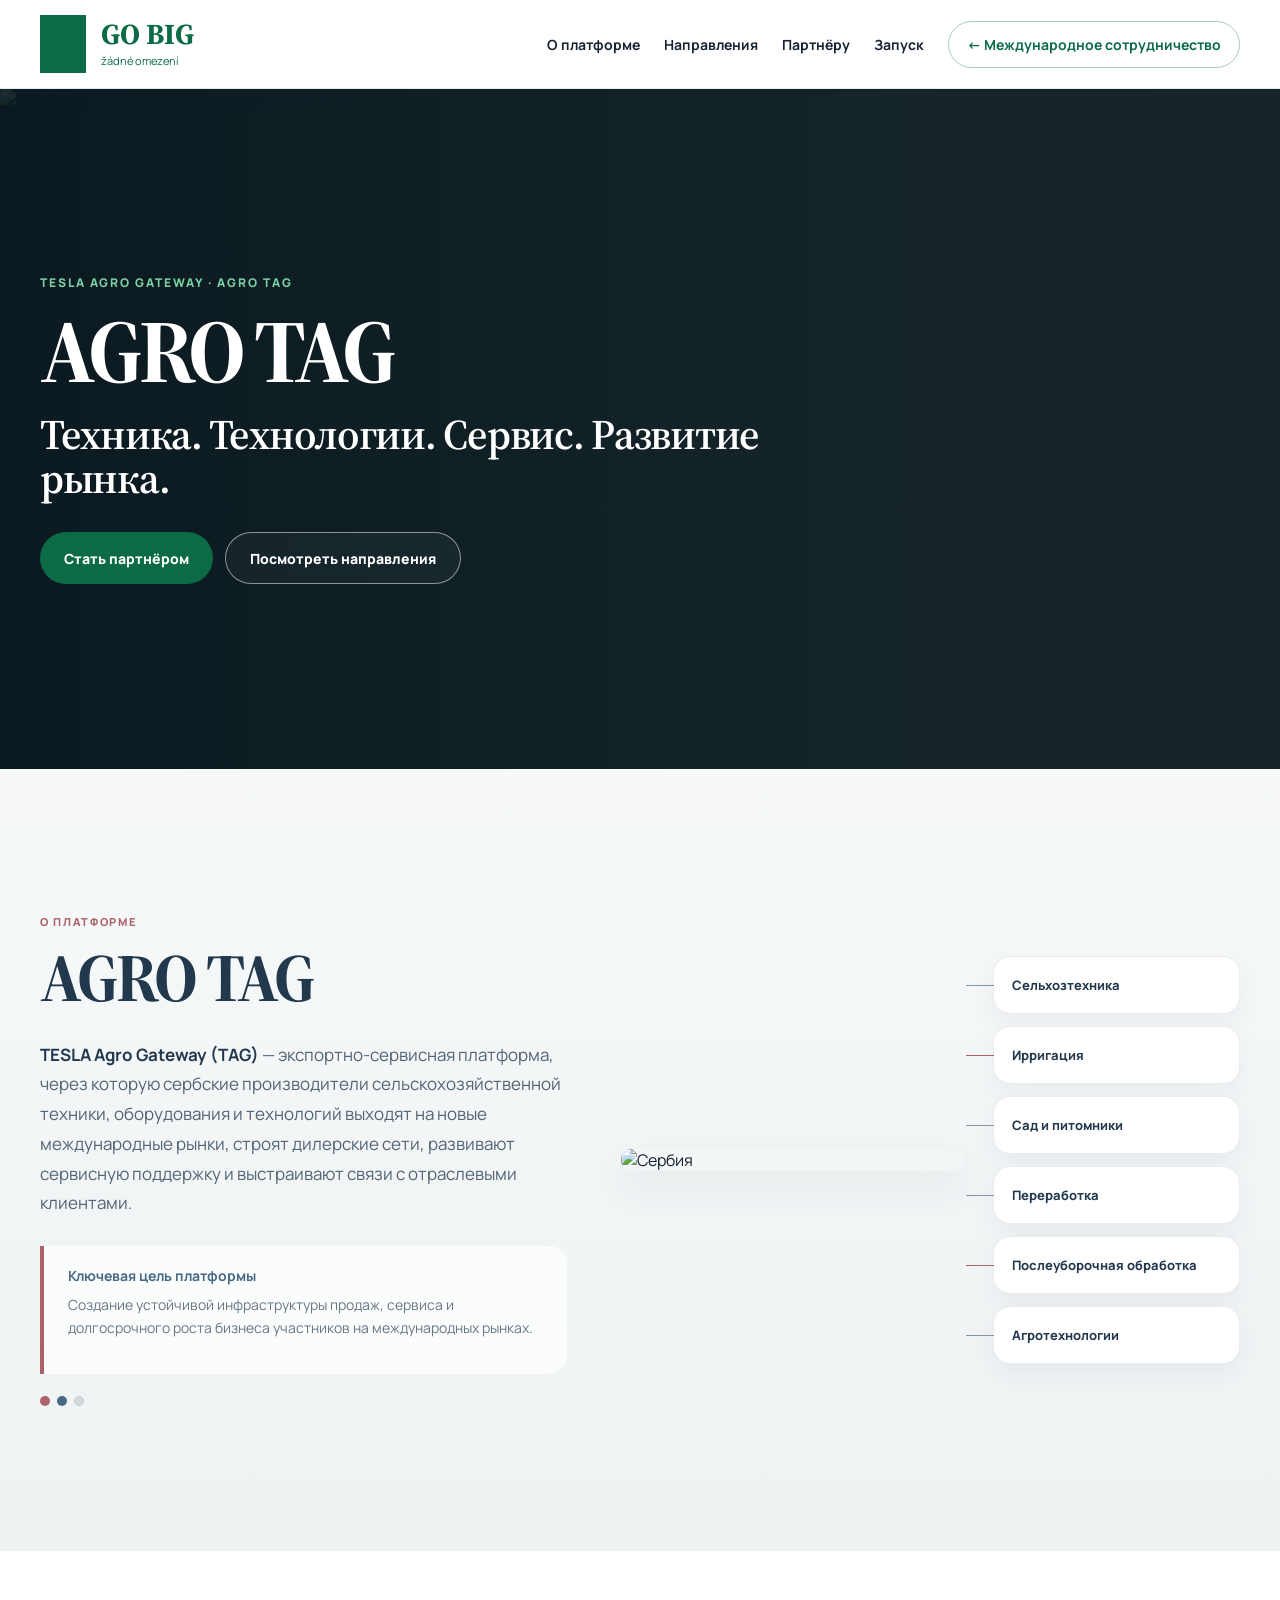
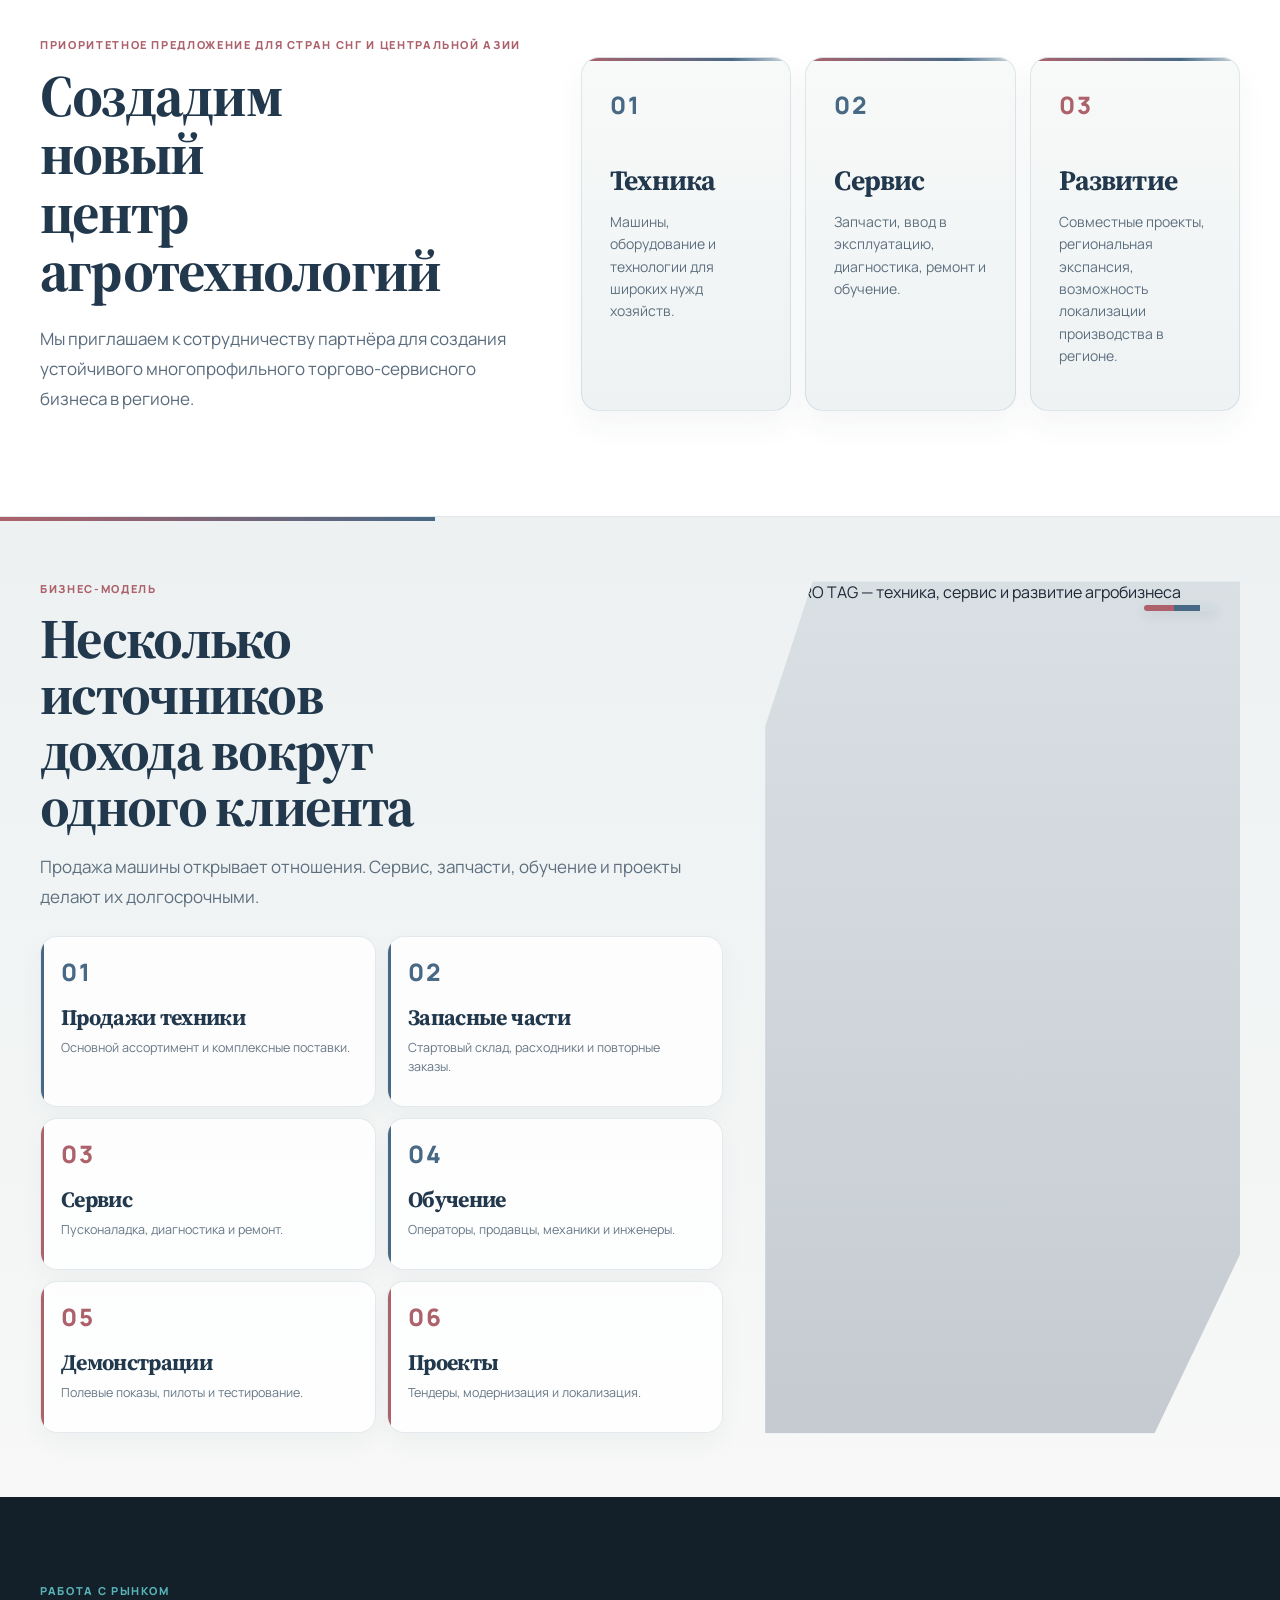
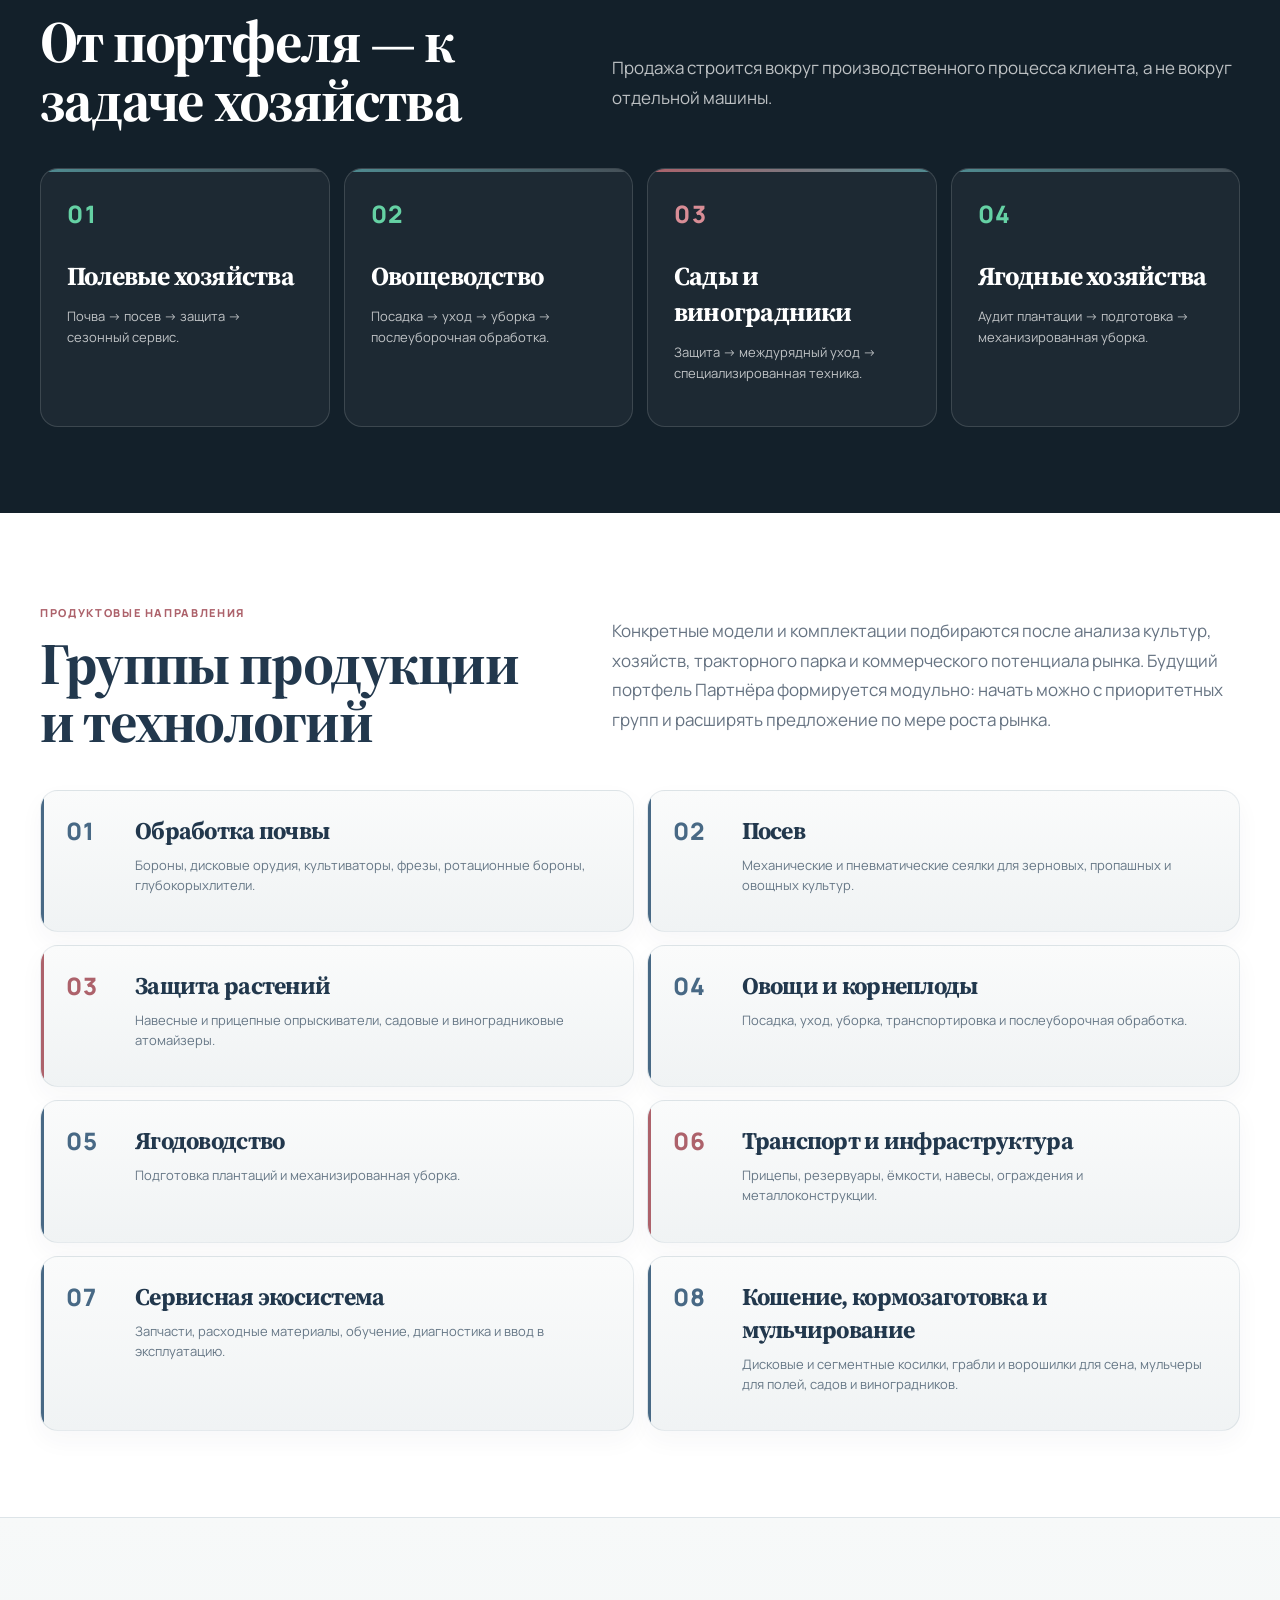
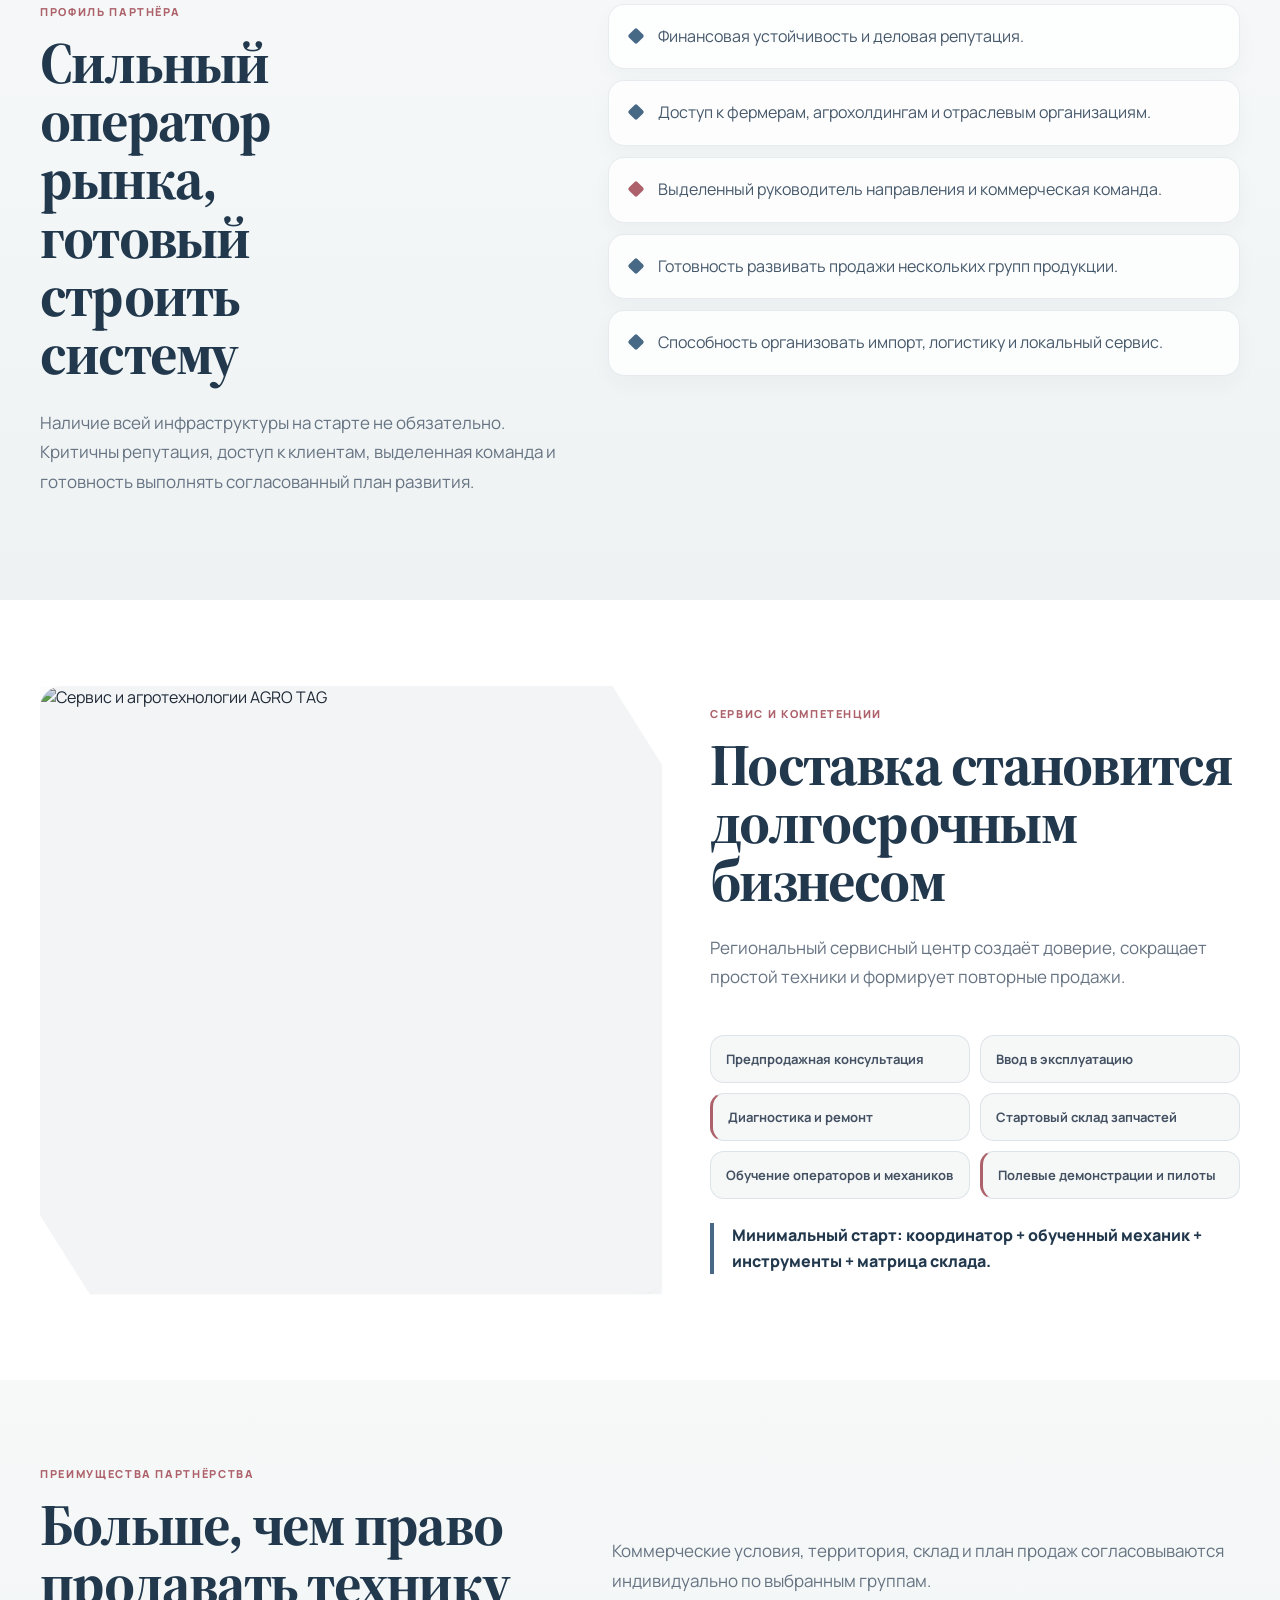
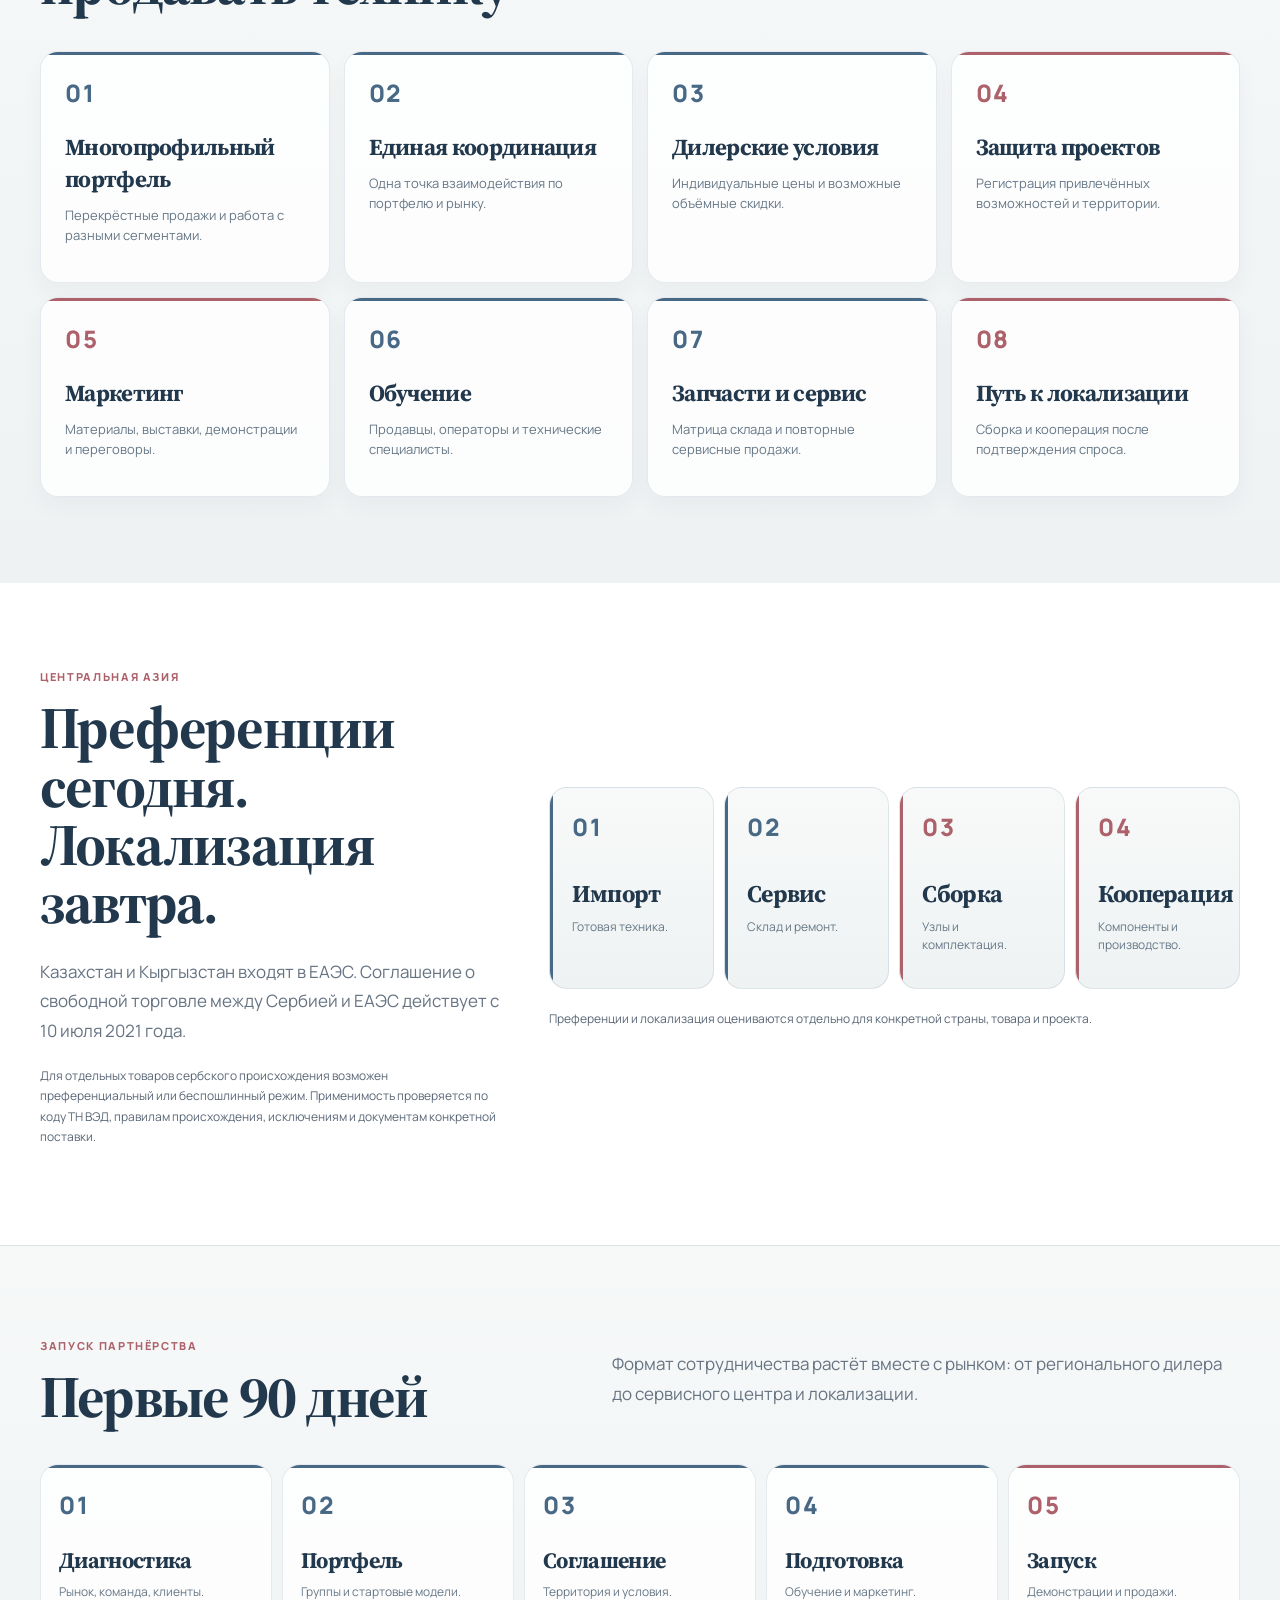
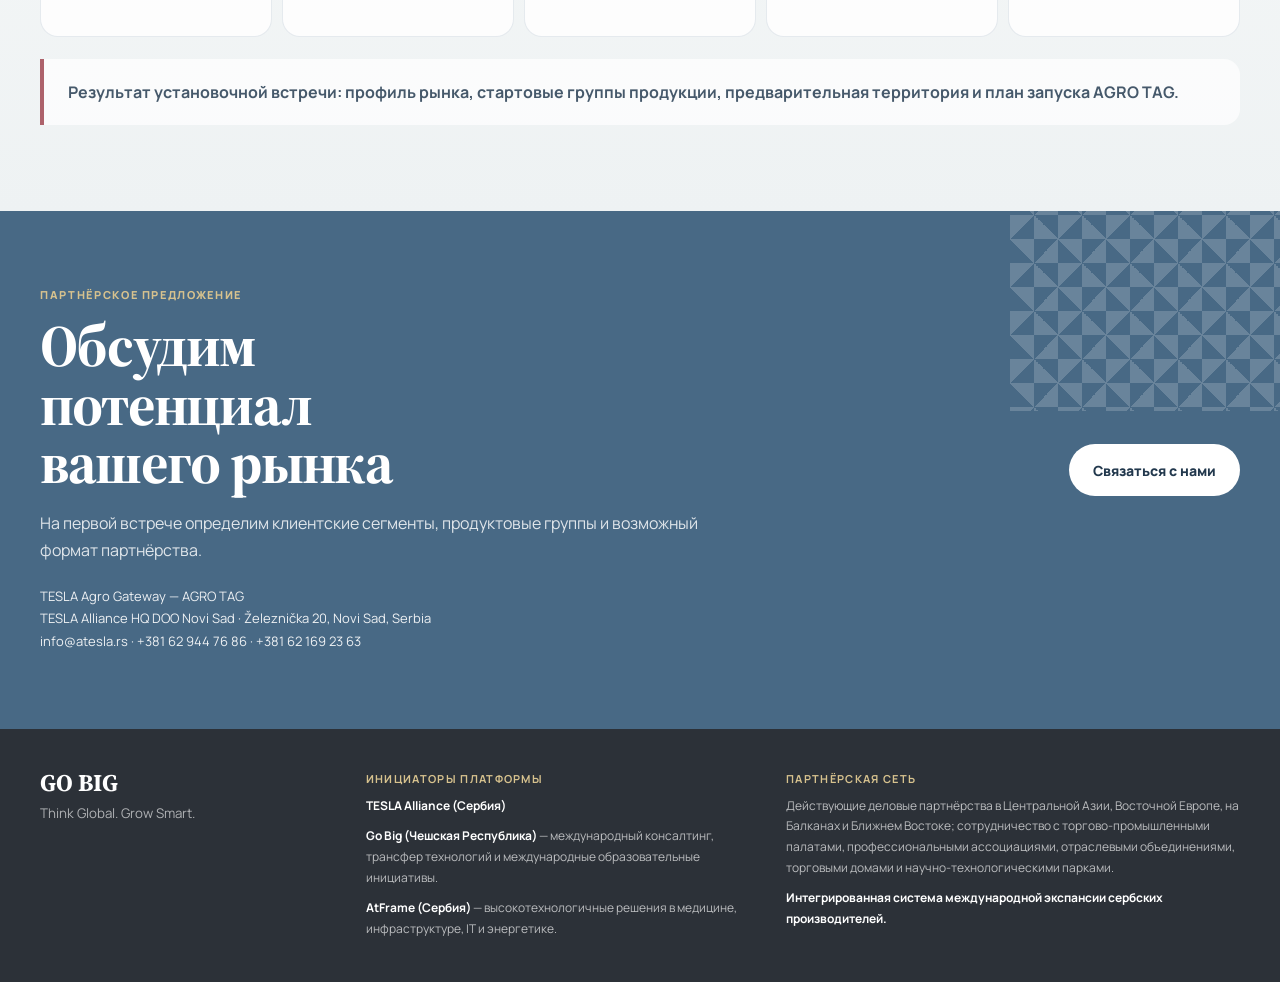
==== commit 84a7daa9: "Use Srbija image and remove Novi Sad marker" ====
--- a/agro-tag.html
+++ b/agro-tag.html
@@ -26,8 +26,8 @@
 footer{padding:42px 0;background:#2c3138;color:#fff}.foot{display:grid;grid-template-columns:.75fr 1fr 1.2fr;gap:42px;align-items:start}.foot-brand strong{font:700 24px/1 var(--serif)}.foot-brand small{display:block;margin-top:8px;color:rgba(255,255,255,.62)}.foot-col b{display:block;margin-bottom:10px;color:#d7c28e;font-size:11px;letter-spacing:.12em;text-transform:uppercase}.foot-col p{margin:0;color:rgba(255,255,255,.68);font-size:12px;line-height:1.72}.foot-col p+p{margin-top:10px}.foot-col strong{color:#fff}
 @media(max-width:980px){.section-head,.presence-grid,.partner-shell,.service-shell,.asia-shell,.roles-shell,.revenue-shell{grid-template-columns:1fr}.serbia-map{min-height:560px}.serbia-map svg{left:10%;width:58%}.revenue-visual{min-height:470px;clip-path:polygon(6% 0,100% 0,100% 82%,86% 100%,0 100%,0 12%)}.benefit-grid{grid-template-columns:repeat(2,1fr)}.market-grid{grid-template-columns:repeat(2,1fr)}.launch-grid{grid-template-columns:repeat(3,1fr)}.cta-box{grid-template-columns:1fr}.foot{grid-template-columns:1fr 1fr}.nav{gap:12px}.hero{min-height:620px}}
 @media(max-width:700px){.wrap{width:calc(100% - 28px)}header{position:relative}.head{padding:14px 0;align-items:flex-start}.nav{display:none}.hero{min-height:650px}.hero-copy{padding:65px 0}.hero h1{font-size:58px}.hero h2{font-size:34px}section{padding:64px 0}.section-head{gap:20px}.flow,.revenue-grid,.market-grid,.products-grid,.benefit-grid,.ladder,.launch-grid,.service-list,.foot{grid-template-columns:1fr}.revenue{padding:54px 0}.revenue-copy h2{font-size:40px}.revenue-visual{min-height:350px;margin-top:8px}.service-image{min-height:360px}.cta{padding:62px 0}.roles-intro h2{font-size:48px}.serbia-map{min-height:820px;margin-top:12px}.serbia-map:before{font-size:72px;left:0;top:30%;opacity:.65}.serbia-map svg{position:relative;left:9%;top:0;width:82%;height:auto}.neighbor{font-size:9px}.map-label{position:relative;inset:auto!important;max-width:none;margin:8px 0;padding:12px 14px}.map-label:before{display:none}.palette-dots{margin-bottom:18px}}
-/* Dotted Serbia concept: visual only, left platform copy is unchanged. */
-.serbia-map.dot-map{position:relative;min-height:610px;padding:10px 0 10px;display:grid;grid-template-columns:minmax(300px,.92fr) minmax(220px,.78fr);gap:32px;align-items:center;isolation:isolate}.serbia-map.dot-map:before{display:none}.dot-map-visual{position:relative;min-height:560px;display:grid;place-items:center}.dot-map svg{position:relative!important;left:auto!important;top:auto!important;width:100%!important;height:auto!important;max-width:370px;filter:none!important;overflow:visible}.dot-map .dot-shape{fill:url(#dotPattern);stroke:none}.dot-map .novi-ring{fill:#fff;stroke:var(--blue);stroke-width:5}.dot-map .novi-core{fill:var(--rose)}.dot-map .novi-line{stroke:var(--blue);stroke-width:2;opacity:.65}.dot-map .novi-caption{position:absolute;left:52%;top:27%;transform:translateX(-6%);padding:10px 13px;border-radius:14px;background:#fff;border:1px solid rgba(72,105,133,.15);box-shadow:0 10px 24px rgba(41,62,82,.08);color:#51667a;font-size:11px;line-height:1.3;white-space:nowrap}.dot-map .novi-caption strong{display:block;color:var(--deep);font-size:14px}.serbia-flag-badge{position:absolute;right:2%;top:6%;display:flex;align-items:center;gap:10px;padding:10px 12px;border-radius:15px;background:rgba(255,255,255,.92);border:1px solid rgba(72,105,133,.12);box-shadow:0 10px 24px rgba(41,62,82,.06)}.flag-mini{width:42px;height:28px;border-radius:4px;overflow:hidden;box-shadow:0 0 0 1px rgba(0,0,0,.05)}.flag-mini i{display:block;height:33.333%}.flag-mini i:nth-child(1){background:#C6363C}.flag-mini i:nth-child(2){background:#273F87}.flag-mini i:nth-child(3){background:#fff}.serbia-flag-badge b{font-size:12px;letter-spacing:.08em;color:var(--deep)}.dot-map-list{display:grid;gap:12px;align-content:center}.dot-map-tag{position:relative;min-height:58px;padding:17px 18px;border-radius:17px;background:#fff;border:1px solid rgba(72,105,133,.12);box-shadow:0 10px 24px rgba(41,62,82,.055);display:flex;align-items:center;color:var(--deep);font-size:13px;font-weight:750;line-height:1.3}.dot-map-tag:before{content:"";position:absolute;left:-32px;top:50%;width:32px;height:1px;background:#8095a8}.dot-map-tag:nth-child(2):before,.dot-map-tag:nth-child(5):before{background:var(--rose)}.dot-map-note{margin-top:4px;color:#70808e;font-size:10px;line-height:1.5;text-transform:uppercase;letter-spacing:.08em}@media(max-width:980px){.serbia-map.dot-map{grid-template-columns:1fr;gap:18px;min-height:auto}.dot-map-visual{min-height:460px}.dot-map-list{grid-template-columns:repeat(2,minmax(0,1fr));gap:10px}.dot-map-tag:before{display:none}.serbia-flag-badge{right:8%;top:3%}}@media(max-width:700px){.dot-map-visual{min-height:400px}.dot-map svg{max-width:310px}.dot-map-list{grid-template-columns:1fr}.serbia-flag-badge{position:relative;right:auto;top:auto;width:max-content;margin:0 auto 10px}.dot-map .novi-caption{left:56%;top:25%}}
+/* Srbija image concept: use the repository visual and keep only the product directions. */
+.serbia-map.image-map{position:relative;min-height:610px;padding:10px 0;display:grid;grid-template-columns:minmax(320px,1fr) minmax(220px,.72fr);gap:28px;align-items:center;isolation:isolate}.serbia-map.image-map:before{display:none}.serbia-image-wrap{position:relative;display:flex;align-items:center;justify-content:center;min-height:560px}.serbia-image-wrap img{position:relative!important;inset:auto!important;width:min(100%,520px)!important;height:auto!important;max-height:570px!important;object-fit:contain!important;filter:none!important;border-radius:22px;box-shadow:0 16px 36px rgba(41,62,82,.08)}.image-map-list{display:grid;gap:12px;align-content:center}.image-map-tag{position:relative;min-height:58px;padding:17px 18px;border-radius:17px;background:#fff;border:1px solid rgba(72,105,133,.12);box-shadow:0 10px 24px rgba(41,62,82,.055);display:flex;align-items:center;color:var(--deep);font-size:13px;font-weight:750;line-height:1.3}.image-map-tag:before{content:"";position:absolute;left:-28px;top:50%;width:28px;height:1px;background:#8095a8}.image-map-tag:nth-child(2):before,.image-map-tag:nth-child(5):before{background:var(--rose)}@media(max-width:980px){.serbia-map.image-map{grid-template-columns:1fr;min-height:auto}.serbia-image-wrap{min-height:auto}.image-map-list{grid-template-columns:repeat(2,minmax(0,1fr));gap:10px}.image-map-tag:before{display:none}}@media(max-width:700px){.image-map-list{grid-template-columns:1fr}.serbia-image-wrap img{max-height:none!important;width:100%!important}}
 /* Final visual override for the combined AGRO TAG center / benefits block. The build step creates these classes. */
 .center-benefits-shell{grid-template-columns:1.05fr 1.35fr!important;gap:46px!important;align-items:start!important}.center-visual{min-height:420px!important;height:auto!important;background:#eef2f3!important}.center-visual img{position:static!important;inset:auto!important;width:100%!important;height:auto!important;max-height:none!important;object-fit:contain!important;object-position:center center!important;filter:brightness(1.08) saturate(1.04) contrast(1.01)!important;background:#eef2f3}.center-visual:after{display:none!important}@media(max-width:980px){.center-benefits-shell{grid-template-columns:1fr!important}.center-visual{min-height:0!important}}
 </style>
@@ -36,7 +36,7 @@
 <header><div class="wrap head"><a class="brand" href="index.html"><span class="mark"></span><span><strong>GO BIG</strong><small>žádné omezení</small></span></a><nav class="nav"><a href="#model">О платформе</a><a href="#products">Направления</a><a href="#partner">Партнёру</a><a href="#launch">Запуск</a><a class="back" href="international.html">← Международное сотрудничество</a></nav></div></header>
 <main>
 <section class="hero"><img src="assets/project-agriculture.png" alt="AGRO TAG — агротехнологии и развитие рынка"/><div class="wrap"><div class="hero-copy"><div class="eyebrow">TESLA Agro Gateway · AGRO TAG</div><h1>AGRO TAG</h1><h2>Техника. Технологии. Сервис. Развитие рынка.</h2><div class="buttons"><a class="btn primary" href="#contact">Стать партнёром</a><a class="btn secondary" href="#products">Посмотреть направления</a></div></div></div></section>
-<section class="roles" id="model"><div class="wrap roles-shell"><div class="roles-intro"><div class="kicker">О платформе</div><h2>AGRO TAG</h2><div class="roles-copy"><p><strong>TESLA Agro Gateway (TAG)</strong> — экспортно-сервисная платформа, через которую сербские производители сельскохозяйственной техники, оборудования и технологий выходят на новые международные рынки, строят дилерские сети, развивают сервисную поддержку и выстраивают связи с отраслевыми клиентами.</p></div><div class="platform-goal"><b>Ключевая цель платформы</b><p>Создание устойчивой инфраструктуры продаж, сервиса и долгосрочного роста бизнеса участников на международных рынках.</p></div><div class="palette-dots"><span></span><span></span><span></span></div></div><div class="serbia-map dot-map" aria-label="Сербская производственная экосистема AGRO TAG"><div class="dot-map-visual"><div class="serbia-flag-badge"><span class="flag-mini"><i></i><i></i><i></i></span><b>SERBIA</b></div><svg viewBox="0 0 430 620" role="img" aria-label="Точечная карта Сербии"><defs><pattern id="dotPattern" x="0" y="0" width="13" height="13" patternUnits="userSpaceOnUse"><circle cx="4.5" cy="4.5" r="3.2" fill="#486985" opacity=".78"/></pattern></defs><path class="dot-shape" d="M143 39L187 22L231 35L274 26L310 55L303 86L335 111L326 143L348 174L333 205L349 237L326 264L341 296L321 326L334 357L311 386L319 417L294 443L301 474L274 501L278 529L252 548L244 579L218 594L197 618L172 596L143 585L133 555L108 535L116 502L94 475L106 444L88 414L101 382L84 351L98 319L83 289L101 260L95 229L116 200L110 168L131 140L126 108L145 80Z"/><line class="novi-line" x1="205" y1="132" x2="270" y2="104"/><circle class="novi-ring" cx="205" cy="132" r="18"/><circle class="novi-core" cx="205" cy="132" r="7"/></svg><div class="novi-caption"><strong>Novi Sad</strong>coordination hub</div></div><div class="dot-map-list"><div class="dot-map-tag">Сельхозтехника</div><div class="dot-map-tag">Ирригация</div><div class="dot-map-tag">Сад и питомники</div><div class="dot-map-tag">Переработка</div><div class="dot-map-tag">Послеуборочная обработка</div><div class="dot-map-tag">Агротехнологии</div><div class="dot-map-note">Serbian producers · coordinated from Novi Sad</div></div></div></div></section>
+<section class="roles" id="model"><div class="wrap roles-shell"><div class="roles-intro"><div class="kicker">О платформе</div><h2>AGRO TAG</h2><div class="roles-copy"><p><strong>TESLA Agro Gateway (TAG)</strong> — экспортно-сервисная платформа, через которую сербские производители сельскохозяйственной техники, оборудования и технологий выходят на новые международные рынки, строят дилерские сети, развивают сервисную поддержку и выстраивают связи с отраслевыми клиентами.</p></div><div class="platform-goal"><b>Ключевая цель платформы</b><p>Создание устойчивой инфраструктуры продаж, сервиса и долгосрочного роста бизнеса участников на международных рынках.</p></div><div class="palette-dots"><span></span><span></span><span></span></div></div><div class="serbia-map image-map" aria-label="Сербия — производственная база AGRO TAG"><div class="serbia-image-wrap"><img src="https://raw.githubusercontent.com/serbiagobig/gobigeurope-site/main/Srbija.jpg" alt="Сербия"/></div><div class="image-map-list"><div class="image-map-tag">Сельхозтехника</div><div class="image-map-tag">Ирригация</div><div class="image-map-tag">Сад и питомники</div><div class="image-map-tag">Переработка</div><div class="image-map-tag">Послеуборочная обработка</div><div class="image-map-tag">Агротехнологии</div></div></div></div></section>
 <section class="presence"><div class="wrap presence-grid"><div class="presence-copy"><div class="kicker">Приоритетное предложение для стран СНГ и Центральной Азии</div><h2>Создадим новый центр агротехнологий</h2><p class="lead">Мы приглашаем к сотрудничеству партнёра для создания устойчивого многопрофильного торгово-сервисного бизнеса в регионе.</p></div><div class="flow"><article class="flow-card"><b>01</b><h3>Техника</h3><p>Машины, оборудование и технологии для широких нужд хозяйств.</p></article><article class="flow-card"><b>02</b><h3>Сервис</h3><p>Запчасти, ввод в эксплуатацию, диагностика, ремонт и обучение.</p></article><article class="flow-card"><b>03</b><h3>Развитие</h3><p>Совместные проекты, региональная экспансия, возможность локализации производства в регионе.</p></article></div></div></section>
 <section class="revenue"><div class="wrap revenue-shell"><div class="revenue-copy"><div class="kicker">Бизнес-модель</div><h2>Несколько источников дохода вокруг одного клиента</h2><p class="lead">Продажа машины открывает отношения. Сервис, запчасти, обучение и проекты делают их долгосрочными.</p><div class="revenue-grid"><article class="mini"><b>01</b><h3>Продажи техники</h3><p>Основной ассортимент и комплексные поставки.</p></article><article class="mini"><b>02</b><h3>Запасные части</h3><p>Стартовый склад, расходники и повторные заказы.</p></article><article class="mini"><b>03</b><h3>Сервис</h3><p>Пусконаладка, диагностика и ремонт.</p></article><article class="mini"><b>04</b><h3>Обучение</h3><p>Операторы, продавцы, механики и инженеры.</p></article><article class="mini"><b>05</b><h3>Демонстрации</h3><p>Полевые показы, пилоты и тестирование.</p></article><article class="mini"><b>06</b><h3>Проекты</h3><p>Тендеры, модернизация и локализация.</p></article></div></div><div class="revenue-visual"><img src="assets/project-agriculture.png" alt="AGRO TAG — техника, сервис и развитие агробизнеса"/></div></div></section>
 <section class="market"><div class="wrap"><div class="section-head"><div><div class="kicker">Работа с рынком</div><h2>От портфеля — к задаче хозяйства</h2></div><p class="lead">Продажа строится вокруг производственного процесса клиента, а не вокруг отдельной машины.</p></div><div class="market-grid"><article class="market-card"><b>01</b><h3>Полевые хозяйства</h3><p>Почва → посев → защита → сезонный сервис.</p></article><article class="market-card"><b>02</b><h3>Овощеводство</h3><p>Посадка → уход → уборка → послеуборочная обработка.</p></article><article class="market-card"><b>03</b><h3>Сады и виноградники</h3><p>Защита → междурядный уход → специализированная техника.</p></article><article class="market-card"><b>04</b><h3>Ягодные хозяйства</h3><p>Аудит плантации → подготовка → механизированная уборка.</p></article></div></div></section>
